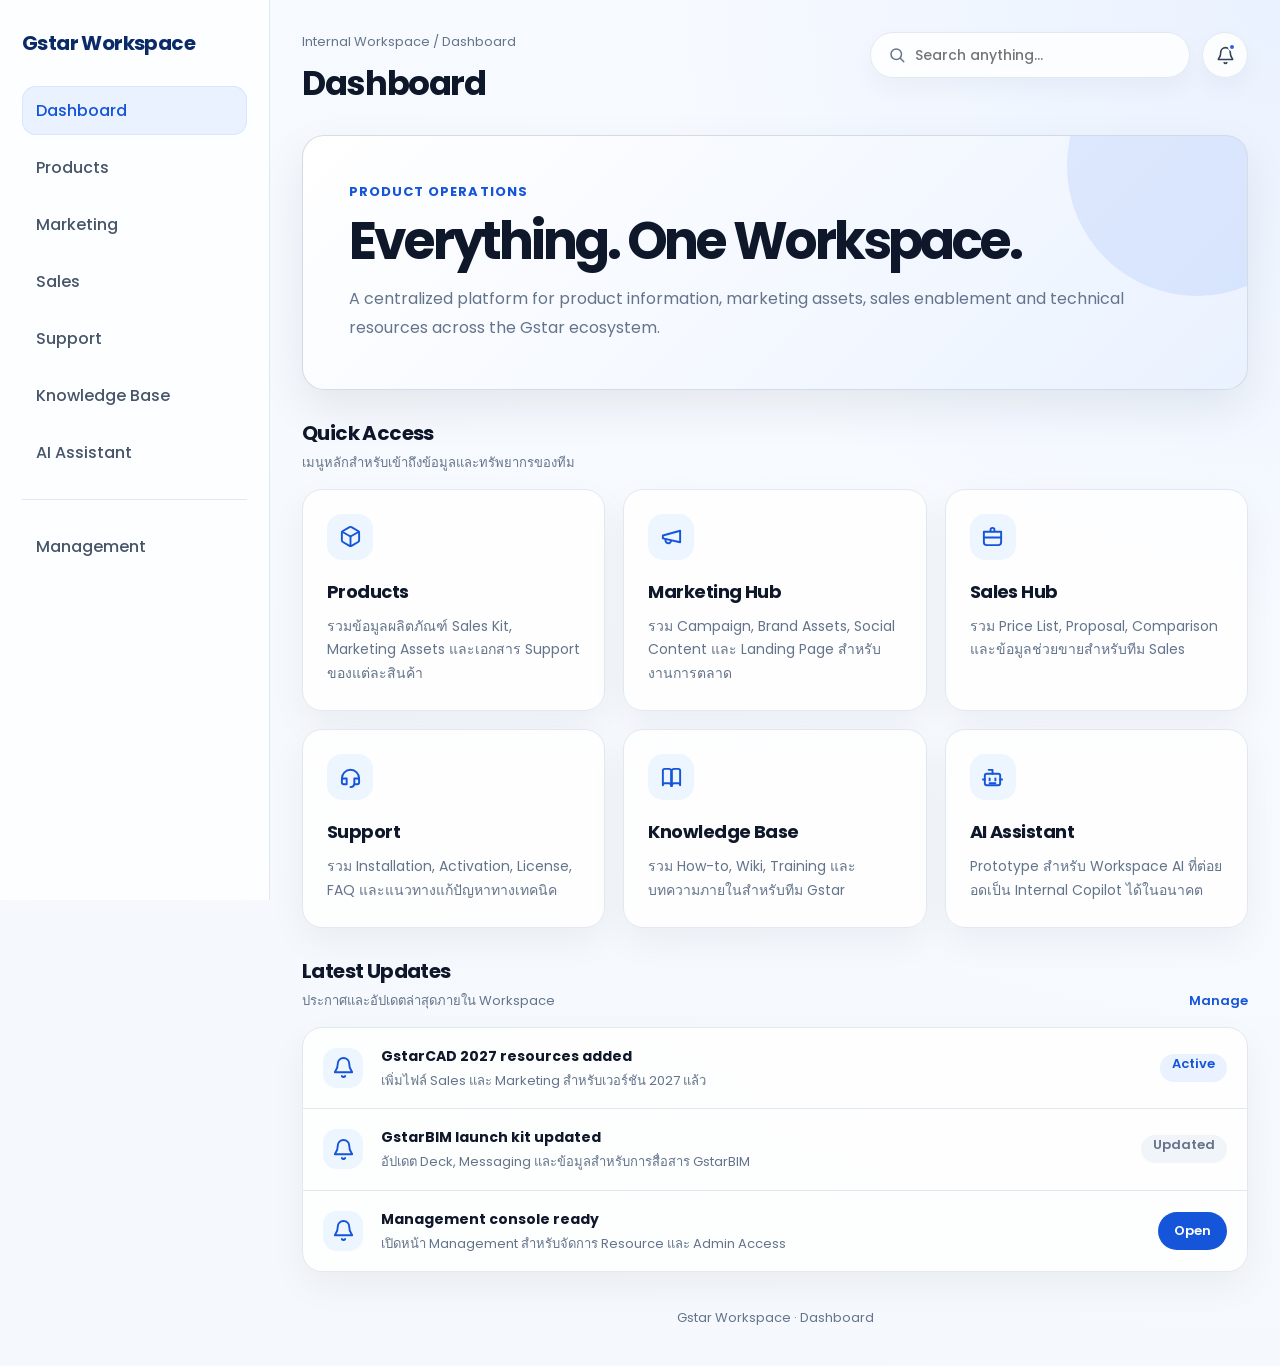
==== index.html @ fdd66564 "Add files via upload" ====
<!DOCTYPE html>
<html lang="th">
<head>
<meta charset="UTF-8">
<meta name="viewport" content="width=device-width,initial-scale=1">
<title>Gstar Workspace | Dashboard</title>
<link href="https://fonts.googleapis.com/css2?family=Poppins:wght@400;500;600;700&display=swap" rel="stylesheet">
<link rel="stylesheet" href="assets/css/style.css">
<link rel="icon" type="image/png" href="assets/img/favicon.png">
</head>
<body>
<div class="wrapper">
  <aside class="sidebar">
    <div class="logo">Gstar Workspace</div>
    <nav class="nav">
      <a class="active" href="index.html">Dashboard</a>
      <a href="products.html">Products</a>
      <a href="marketing.html">Marketing</a>
      <a href="sales.html">Sales</a>
      <a href="support.html">Support</a>
      <a href="knowledge.html">Knowledge Base</a>
      <a href="ai-assistant.html">AI Assistant</a>
      <div class="divider"></div>
      <a href="management-login.html">Management</a>
    </nav>
  </aside>

  <main class="main">
    <div class="top">
      <div>
        <div class="crumb">Internal Workspace / Dashboard</div>
        <h1>Dashboard</h1>
      </div>

      <div class="top-actions">
        <div class="search-wrap">
          <svg class="top-icon" viewBox="0 0 24 24" aria-hidden="true"><circle cx="11" cy="11" r="7"></circle><path d="m21 21-4.3-4.3"></path></svg>
          <input id="workspaceSearch" class="search-input" type="search" placeholder="Search anything..." autocomplete="off">
          <div id="searchResults" class="search-results"></div>
        </div>

        <button class="notification-btn" id="notificationBtn" type="button" aria-label="Notifications">
          <svg viewBox="0 0 24 24" aria-hidden="true"><path d="M10.27 21a2 2 0 0 0 3.46 0"></path><path d="M18 8a6 6 0 0 0-12 0c0 7-3 7-3 9h18c0-2-3-2-3-9"></path></svg>
          <span class="notification-dot"></span>
        </button>

        <div class="notification-panel" id="notificationPanel">
          <div class="notification-head">
            <strong>Latest Updates</strong>
            <span>3 new</span>
          </div>
          <a class="notification-item" href="#latest-updates">
            <span class="notification-mark"></span>
            <div><strong>GstarCAD 2027 resources added</strong><small>Sales และ Marketing materials พร้อมใช้งาน</small></div>
          </a>
          <a class="notification-item" href="#latest-updates">
            <span class="notification-mark"></span>
            <div><strong>GstarBIM launch kit updated</strong><small>อัปเดต Deck, Messaging และ Launch resources</small></div>
          </a>
          <a class="notification-item" href="management-login.html">
            <span class="notification-mark"></span>
            <div><strong>Management console ready</strong><small>เปิดใช้งานระบบจัดการภายใน Workspace</small></div>
          </a>
        </div>
      </div>
    </div>

    <section class="hero">
      <div class="kicker">Product Operations</div>
      <h2>Everything. One Workspace.</h2>
      <p>A centralized platform for product information, marketing assets, sales enablement and technical resources across the Gstar ecosystem.</p>
    </section>

    <section class="section">
      <div class="section-head">
        <div>
          <div class="section-title">Quick Access</div>
          <div class="section-desc">เมนูหลักสำหรับเข้าถึงข้อมูลและทรัพยากรของทีม</div>
        </div>
      </div>

      <div class="grid-3 dashboard-grid">
        <a class="card quick-card" href="products.html">
          <div class="quick-icon" aria-hidden="true">
            <svg viewBox="0 0 24 24"><path d="M21 16V8a2 2 0 0 0-1-1.73l-7-4a2 2 0 0 0-2 0l-7 4A2 2 0 0 0 3 8v8a2 2 0 0 0 1 1.73l7 4a2 2 0 0 0 2 0l7-4A2 2 0 0 0 21 16Z"></path><path d="m3.3 7 8.7 5 8.7-5"></path><path d="M12 22V12"></path></svg>
          </div>
          <h3>Products</h3>
          <p>รวมข้อมูลผลิตภัณฑ์ Sales Kit, Marketing Assets และเอกสาร Support ของแต่ละสินค้า</p>
        </a>

        <a class="card quick-card" href="marketing.html">
          <div class="quick-icon" aria-hidden="true">
            <svg viewBox="0 0 24 24"><path d="m3 11 18-5v12L3 14v-3Z"></path><path d="M11.6 16.8a3 3 0 1 1-5.8-1.6"></path></svg>
          </div>
          <h3>Marketing Hub</h3>
          <p>รวม Campaign, Brand Assets, Social Content และ Landing Page สำหรับงานการตลาด</p>
        </a>

        <a class="card quick-card" href="sales.html">
          <div class="quick-icon" aria-hidden="true">
            <svg viewBox="0 0 24 24"><path d="M10 6V5a2 2 0 0 1 2-2h0a2 2 0 0 1 2 2v1"></path><path d="M3 7h18v11a3 3 0 0 1-3 3H6a3 3 0 0 1-3-3V7Z"></path><path d="M3 13h18"></path></svg>
          </div>
          <h3>Sales Hub</h3>
          <p>รวม Price List, Proposal, Comparison และข้อมูลช่วยขายสำหรับทีม Sales</p>
        </a>

        <a class="card quick-card" href="support.html">
          <div class="quick-icon" aria-hidden="true">
            <svg viewBox="0 0 24 24"><path d="M3 13a9 9 0 1 1 18 0"></path><path d="M5 13h3v6H5a2 2 0 0 1-2-2v-2a2 2 0 0 1 2-2Z"></path><path d="M19 13h-3v6h3a2 2 0 0 0 2-2v-2a2 2 0 0 0-2-2Z"></path><path d="M16 19a4 4 0 0 1-4 3"></path></svg>
          </div>
          <h3>Support</h3>
          <p>รวม Installation, Activation, License, FAQ และแนวทางแก้ปัญหาทางเทคนิค</p>
        </a>

        <a class="card quick-card" href="knowledge.html">
          <div class="quick-icon" aria-hidden="true">
            <svg viewBox="0 0 24 24"><path d="M12 7v14"></path><path d="M3 5a2 2 0 0 1 2-2h4a3 3 0 0 1 3 3v15a3 3 0 0 0-3-3H5a2 2 0 0 0-2 2V5Z"></path><path d="M21 5a2 2 0 0 0-2-2h-4a3 3 0 0 0-3 3v15a3 3 0 0 1 3-3h4a2 2 0 0 1 2 2V5Z"></path></svg>
          </div>
          <h3>Knowledge Base</h3>
          <p>รวม How-to, Wiki, Training และบทความภายในสำหรับทีม Gstar</p>
        </a>

        <a class="card quick-card" href="ai-assistant.html">
          <div class="quick-icon" aria-hidden="true">
            <svg viewBox="0 0 24 24"><path d="M12 8V4H8"></path><rect x="4" y="8" width="16" height="12" rx="2"></rect><path d="M2 14h2"></path><path d="M20 14h2"></path><path d="M9 13v2"></path><path d="M15 13v2"></path><path d="M9 18h6"></path></svg>
          </div>
          <h3>AI Assistant</h3>
          <p>Prototype สำหรับ Workspace AI ที่ต่อยอดเป็น Internal Copilot ได้ในอนาคต</p>
        </a>
      </div>
    </section>

    <section class="section" id="latest-updates">
      <div class="section-head">
        <div>
          <div class="section-title">Latest Updates</div>
          <div class="section-desc">ประกาศและอัปเดตล่าสุดภายใน Workspace</div>
        </div>
        <a class="text-link" href="management-login.html">Manage</a>
      </div>

      <div class="list announcement-list" id="announcementList">
        <div class="list-item announcement-item">
          <div class="announcement-icon" aria-hidden="true">
            <svg viewBox="0 0 24 24"><path d="M18 8a6 6 0 0 0-12 0c0 7-3 7-3 9h18c0-2-3-2-3-9"></path><path d="M10.3 21a2 2 0 0 0 3.4 0"></path></svg>
          </div>
          <div><strong>GstarCAD 2027 resources added</strong><span>เพิ่มไฟล์ Sales และ Marketing สำหรับเวอร์ชัน 2027 แล้ว</span></div>
          <span class="tag blue">Active</span>
        </div>

        <div class="list-item announcement-item">
          <div class="announcement-icon" aria-hidden="true">
            <svg viewBox="0 0 24 24"><path d="M18 8a6 6 0 0 0-12 0c0 7-3 7-3 9h18c0-2-3-2-3-9"></path><path d="M10.3 21a2 2 0 0 0 3.4 0"></path></svg>
          </div>
          <div><strong>GstarBIM launch kit updated</strong><span>อัปเดต Deck, Messaging และข้อมูลสำหรับการสื่อสาร GstarBIM</span></div>
          <span class="tag">Updated</span>
        </div>

        <div class="list-item announcement-item">
          <div class="announcement-icon" aria-hidden="true">
            <svg viewBox="0 0 24 24"><path d="M18 8a6 6 0 0 0-12 0c0 7-3 7-3 9h18c0-2-3-2-3-9"></path><path d="M10.3 21a2 2 0 0 0 3.4 0"></path></svg>
          </div>
          <div><strong>Management console ready</strong><span>เปิดหน้า Management สำหรับจัดการ Resource และ Admin Access</span></div>
          <a class="btn primary" href="management-login.html">Open</a>
        </div>
      </div>
    </section>

    <div class="footer">Gstar Workspace · Dashboard</div>
  </main>
</div>
<script src="assets/js/app.js"></script>
</body>
</html>
---- assets/css/style.css ----
:root{
  --bg:#f5f8fc;
  --panel:#ffffff;
  --panel-soft:rgba(255,255,255,.82);
  --text:#0f172a;
  --muted:#64748b;
  --line:#e2e8f0;
  --blue:#1455d9;
  --blue-2:#2563eb;
  --blue-soft:#edf5ff;
  --shadow:0 18px 45px rgba(15,23,42,.08);
  --radius:22px;
}
*{box-sizing:border-box}
body{
  margin:0;
  font-family:Poppins,Arial,sans-serif;
  background:radial-gradient(circle at top right,#eaf2ff 0,#f7faff 34%,var(--bg) 78%);
  color:var(--text);
}
a{color:inherit}
.wrapper{display:flex;min-height:100vh}
.sidebar{
  width:270px;
  padding:28px 22px;
  background:rgba(255,255,255,.78);
  border-right:1px solid var(--line);
  backdrop-filter:blur(18px);
  position:sticky;
  top:0;
  height:100vh;
}
.logo{
  font-size:20px;
  font-weight:700;
  letter-spacing:-.03em;
  color:#0b2b68;
  margin-bottom:28px;
}
.nav{display:flex;flex-direction:column;gap:8px}
.nav a{
  text-decoration:none;
  color:#475569;
  padding:12px 14px;
  border-radius:14px;
  font-weight:500;
  transition:.2s ease;
}
.nav a:hover{background:#f1f5f9;color:#0f172a}
.nav a.active{background:#eaf2ff;color:var(--blue);box-shadow:inset 0 0 0 1px #d8e7ff}
.divider{height:1px;background:var(--line);margin:14px 0}
.main{flex:1;padding:32px;min-width:0}
.top{
  display:flex;
  align-items:flex-start;
  justify-content:space-between;
  gap:24px;
  margin-bottom:26px;
  position:relative;
  z-index:10;
}
.crumb{color:var(--muted);font-size:13px;margin-bottom:6px}
h1{margin:0;font-size:34px;letter-spacing:-.04em}
.top-actions{display:flex;align-items:center;gap:12px;position:relative}
.search-wrap{position:relative;width:320px}
.search-input{
  width:100%;
  height:46px;
  border:1px solid var(--line);
  border-radius:999px;
  background:var(--panel-soft);
  padding:0 18px 0 44px;
  outline:none;
  color:#0f172a;
  font:500 14px Poppins,Arial,sans-serif;
  box-shadow:0 10px 25px rgba(15,23,42,.04);
}
.search-input:focus{border-color:#b9d5ff;box-shadow:0 0 0 4px rgba(37,99,235,.10)}
.top-icon{
  width:18px;height:18px;position:absolute;left:18px;top:14px;z-index:2;
  stroke:#64748b;stroke-width:2;fill:none;stroke-linecap:round;stroke-linejoin:round;
}
.search-results{
  display:none;
  position:absolute;
  right:0;
  top:54px;
  width:380px;
  max-height:430px;
  overflow:auto;
  background:#fff;
  border:1px solid var(--line);
  border-radius:20px;
  box-shadow:var(--shadow);
  padding:10px;
}
.search-results.show{display:block}
.search-result-item{
  display:flex;gap:12px;align-items:flex-start;
  padding:12px;
  border-radius:14px;
  text-decoration:none;
}
.search-result-item:hover{background:#f8fafc}
.search-result-icon{
  width:36px;height:36px;border-radius:12px;background:var(--blue-soft);color:var(--blue);
  display:flex;align-items:center;justify-content:center;flex:0 0 auto;font-size:14px;font-weight:700;
}
.search-result-item strong{display:block;font-size:14px;margin-bottom:2px}
.search-result-item span{display:block;color:var(--muted);font-size:12px;line-height:1.5}
.search-empty{padding:18px;color:var(--muted);font-size:13px;text-align:center}
.notification-btn{
  width:46px;height:46px;border-radius:999px;border:1px solid var(--line);
  background:var(--panel-soft);display:flex;align-items:center;justify-content:center;
  color:#334155;cursor:pointer;position:relative;box-shadow:0 10px 25px rgba(15,23,42,.04);
}
.notification-btn:hover{background:#fff;color:var(--blue)}
.notification-btn svg{width:19px;height:19px;stroke:currentColor;stroke-width:2;fill:none;stroke-linecap:round;stroke-linejoin:round}
.notification-dot{position:absolute;right:11px;top:10px;width:8px;height:8px;border-radius:99px;background:#2563eb;border:2px solid #fff}
.notification-panel{
  display:none;
  position:absolute;
  right:0;
  top:56px;
  width:360px;
  background:#fff;
  border:1px solid var(--line);
  border-radius:20px;
  box-shadow:var(--shadow);
  padding:12px;
}
.notification-panel.show{display:block}
.notification-head{display:flex;align-items:center;justify-content:space-between;padding:8px 10px 12px;border-bottom:1px solid var(--line);margin-bottom:6px}
.notification-head span{font-size:12px;color:var(--blue);font-weight:600}
.notification-item{display:flex;gap:10px;text-decoration:none;padding:12px;border-radius:14px}
.notification-item:hover{background:#f8fafc}
.notification-item strong{display:block;font-size:13px;margin-bottom:3px}
.notification-item small{display:block;color:var(--muted);line-height:1.5}
.notification-mark{width:9px;height:9px;border-radius:99px;background:var(--blue);margin-top:6px;flex:0 0 auto}
.hero{
  background:linear-gradient(135deg,#ffffff 0%,#f4f8ff 55%,#eaf2ff 100%);
  border:1px solid rgba(203,213,225,.8);
  border-radius:var(--radius);
  padding:46px;
  box-shadow:var(--shadow);
  overflow:hidden;
  position:relative;
}
.hero:after{content:"";position:absolute;right:-80px;top:-100px;width:260px;height:260px;border-radius:999px;background:rgba(37,99,235,.10)}
.kicker{font-size:13px;font-weight:700;color:var(--blue);text-transform:uppercase;letter-spacing:.08em;margin-bottom:12px}
.hero h2{font-size:52px;letter-spacing:-.06em;line-height:1.02;margin:0 0 18px;max-width:760px}
.hero p{color:var(--muted);font-size:16px;line-height:1.8;max-width:780px;margin:0}
.section{margin-top:28px}
.section-head{display:flex;align-items:flex-end;justify-content:space-between;gap:20px;margin-bottom:16px}
.section-title{font-size:20px;font-weight:700;letter-spacing:-.03em}
.section-desc{font-size:13px;color:var(--muted);margin-top:4px}
.grid-4{display:grid;grid-template-columns:repeat(4,minmax(0,1fr));gap:18px}
.grid-3{display:grid;grid-template-columns:repeat(3,minmax(0,1fr));gap:18px}
.dashboard-grid{align-items:stretch}
.card{
  display:block;
  text-decoration:none;
  color:inherit;
  background:rgba(255,255,255,.86);
  border:1px solid var(--line);
  border-radius:20px;
  padding:24px;
  box-shadow:0 14px 36px rgba(15,23,42,.05);
  transition:.2s ease;
}
.card:hover{transform:translateY(-3px);box-shadow:0 22px 50px rgba(15,23,42,.08);border-color:#c8daf6}
.card h3{margin:0 0 10px;font-size:18px;letter-spacing:-.03em;text-decoration:none}
.card p{margin:0;color:var(--muted);line-height:1.7;font-size:14px;text-decoration:none}
.icon,.quick-icon{
  width:46px;height:46px;border-radius:15px;background:var(--blue-soft);color:var(--blue);
  display:flex;align-items:center;justify-content:center;margin-bottom:18px;font-weight:700;
}
.quick-icon svg,.announcement-icon svg{width:23px;height:23px;stroke:currentColor;stroke-width:2;fill:none;stroke-linecap:round;stroke-linejoin:round}
.list{background:rgba(255,255,255,.86);border:1px solid var(--line);border-radius:20px;overflow:hidden;box-shadow:0 14px 36px rgba(15,23,42,.05)}
.list-item{display:flex;align-items:center;justify-content:space-between;gap:18px;padding:18px 20px;border-bottom:1px solid var(--line)}
.list-item:last-child{border-bottom:0}
.list-item strong{display:block;font-size:14px;margin-bottom:4px}
.list-item span{display:block;color:var(--muted);font-size:13px;line-height:1.5}
.announcement-item{justify-content:flex-start}
.announcement-item>div:nth-child(2){flex:1}
.announcement-icon{width:40px;height:40px;border-radius:14px;background:var(--blue-soft);color:var(--blue);display:flex;align-items:center;justify-content:center;flex:0 0 auto}
.tag{display:inline-flex;align-items:center;justify-content:center;height:28px;padding:0 12px;border-radius:999px;background:#f1f5f9;color:#475569;font-size:12px;font-weight:600;white-space:nowrap}
.tag.blue{background:#eaf2ff;color:var(--blue)}
.btn{display:inline-flex;align-items:center;justify-content:center;min-height:38px;padding:0 16px;border-radius:999px;text-decoration:none;border:0;font:600 13px Poppins,Arial,sans-serif;cursor:pointer;white-space:nowrap}
.btn.primary{background:var(--blue);color:#fff}
.btn.secondary{background:#f1f5f9;color:#334155}
.text-link{font-size:13px;font-weight:600;color:var(--blue);text-decoration:none}
.footer{color:var(--muted);font-size:13px;text-align:center;margin:36px 0 6px}
.login-page{min-height:100vh;display:grid;grid-template-columns:1.05fr .95fr;background:radial-gradient(circle at top left,#eaf2ff,#f8fbff 48%,#f5f8fc)}
.login-brand-panel{padding:48px;display:flex;flex-direction:column;justify-content:space-between}
.login-logo{font-size:22px;font-weight:700;color:#0b2b68;letter-spacing:-.03em}
.login-copy h1{font-size:52px;line-height:1.02;letter-spacing:-.06em;margin:0 0 18px;max-width:620px}
.login-copy p{color:var(--muted);line-height:1.8;max-width:620px}
.back-link{display:inline-flex;margin-top:22px;text-decoration:none;color:var(--blue);font-weight:600}
.login-side{display:flex;align-items:center;justify-content:center;padding:40px}
.login-card{width:min(440px,100%);background:#fff;border:1px solid var(--line);border-radius:24px;padding:34px;box-shadow:var(--shadow)}
.login-card h2{margin:0 0 8px;font-size:28px;letter-spacing:-.04em}
.login-card p,.login-note{color:var(--muted);line-height:1.7;font-size:13px}
.login-card label{display:block;margin:22px 0 8px;font-size:13px;font-weight:600;color:#334155}
.login-card input{width:100%;height:48px;border:1px solid var(--line);border-radius:14px;padding:0 14px;outline:none;font:500 14px Poppins,Arial,sans-serif;margin-bottom:16px}
.login-card input:focus{border-color:#b9d5ff;box-shadow:0 0 0 4px rgba(37,99,235,.10)}
.login-card .btn{width:100%;height:48px;margin-bottom:14px}
.login-error{display:none;color:#dc2626;background:#fef2f2;border:1px solid #fecaca;border-radius:12px;padding:10px 12px;font-size:13px;margin-bottom:12px}
.login-error.show{display:block}
.chat-box{background:#fff;border:1px solid var(--line);border-radius:20px;box-shadow:var(--shadow);overflow:hidden}
.chat-area{padding:20px;display:flex;flex-direction:column;gap:12px;min-height:260px}
.bubble{max-width:70%;padding:14px 16px;border-radius:18px;line-height:1.6;font-size:14px}
.bubble.ai{background:#f1f5f9;align-self:flex-start}.bubble.user{background:#eaf2ff;color:#0b2b68;align-self:flex-end}
.prompt-row{display:flex;gap:10px;border-top:1px solid var(--line);padding:14px}.prompt-row input{flex:1;border:1px solid var(--line);border-radius:999px;padding:0 16px;outline:none}
@media(max-width:1100px){.grid-4,.grid-3{grid-template-columns:repeat(2,minmax(0,1fr))}.sidebar{width:240px}.hero h2{font-size:42px}}
@media(max-width:820px){.wrapper{display:block}.sidebar{position:relative;width:100%;height:auto}.main{padding:22px}.top{display:block}.top-actions{margin-top:18px}.search-wrap{width:100%}.search-results,.notification-panel{width:calc(100vw - 44px);right:0}.grid-4,.grid-3{grid-template-columns:1fr}.hero{padding:30px}.hero h2{font-size:36px}.login-page{grid-template-columns:1fr}.login-brand-panel{gap:70px}}
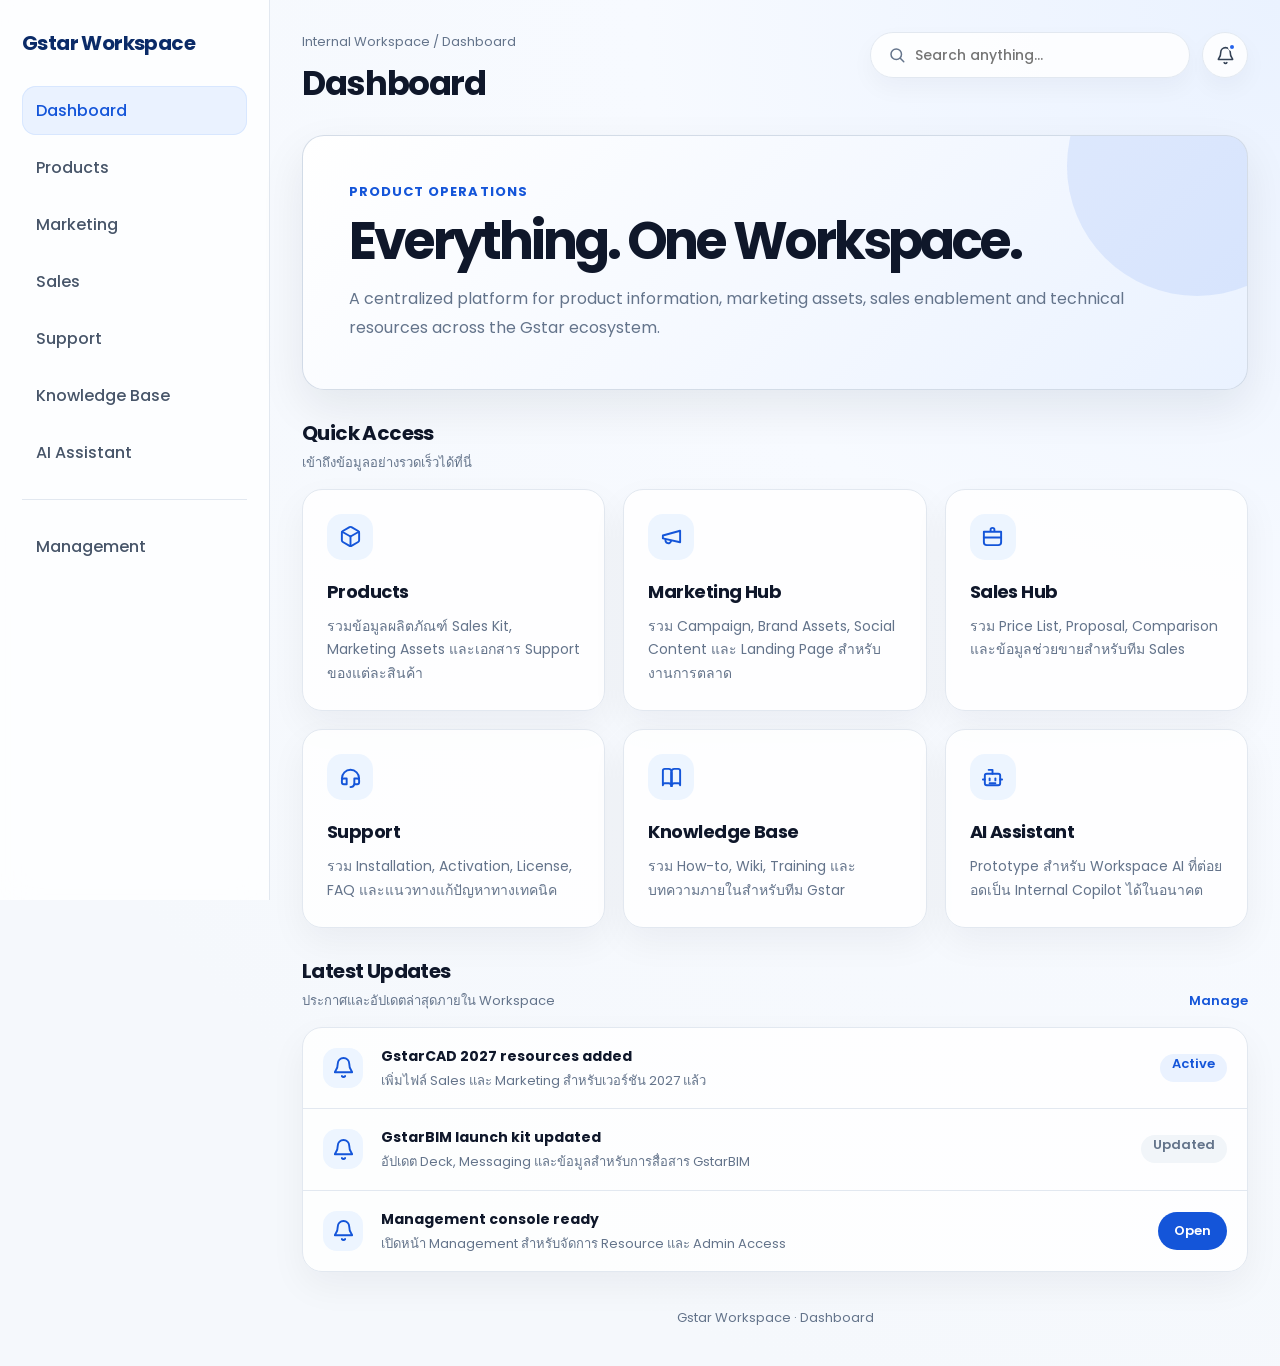
==== commit 93a840dd: "Update index.html" ====
--- a/index.html
+++ b/index.html
@@ -75,7 +75,7 @@
       <div class="section-head">
         <div>
           <div class="section-title">Quick Access</div>
-          <div class="section-desc">เมนูหลักสำหรับเข้าถึงข้อมูลและทรัพยากรของทีม</div>
+          <div class="section-desc">เข้าถึงข้อมูลอย่างรวดเร็วได้ที่นี่</div>
         </div>
       </div>
 
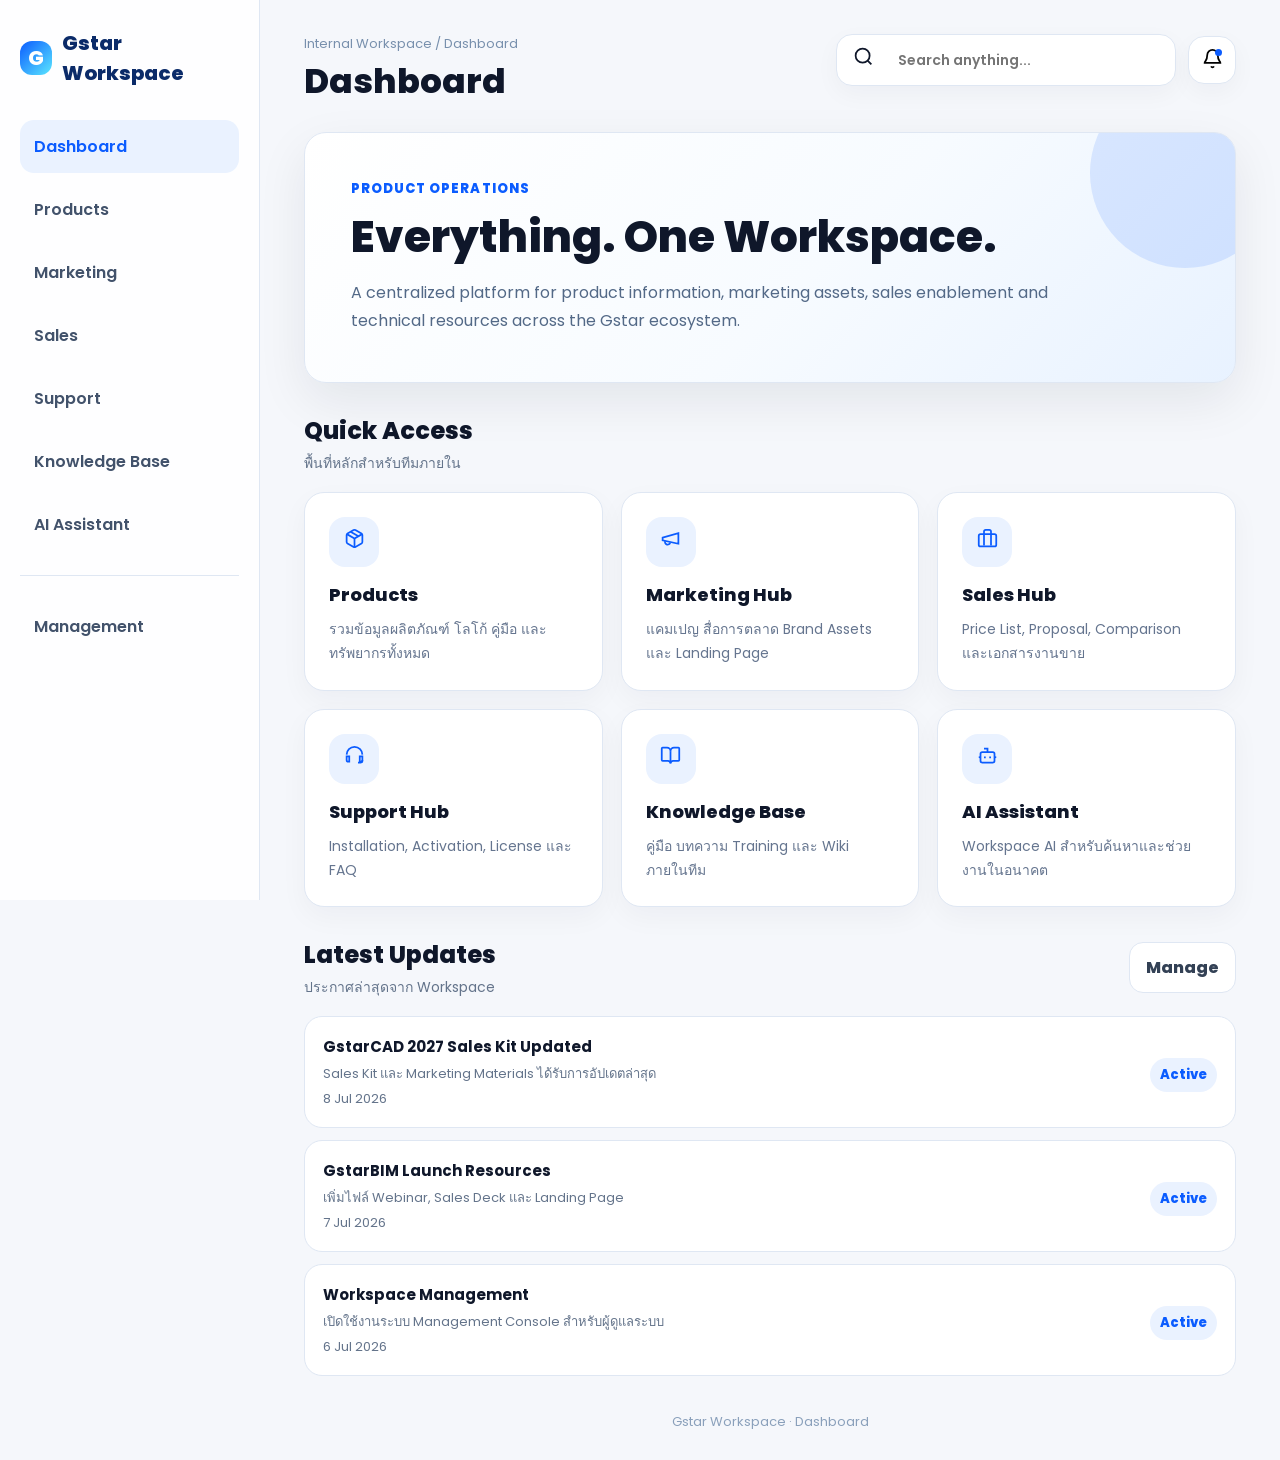
==== commit 943f5cdd: "Add files via upload" ====
--- a/index.html
+++ b/index.html
@@ -1,174 +1,57 @@
 <!DOCTYPE html>
-<html lang="th">
+<html lang="en">
 <head>
 <meta charset="UTF-8">
-<meta name="viewport" content="width=device-width,initial-scale=1">
+<meta name="viewport" content="width=device-width, initial-scale=1">
 <title>Gstar Workspace | Dashboard</title>
-<link href="https://fonts.googleapis.com/css2?family=Poppins:wght@400;500;600;700&display=swap" rel="stylesheet">
+<link rel="preconnect" href="https://fonts.googleapis.com">
+<link rel="preconnect" href="https://fonts.gstatic.com" crossorigin>
+<link href="https://fonts.googleapis.com/css2?family=Poppins:wght@400;500;600;700;800&display=swap" rel="stylesheet">
 <link rel="stylesheet" href="assets/css/style.css">
 <link rel="icon" type="image/png" href="assets/img/favicon.png">
 </head>
 <body>
 <div class="wrapper">
   <aside class="sidebar">
-    <div class="logo">Gstar Workspace</div>
-    <nav class="nav">
-      <a class="active" href="index.html">Dashboard</a>
-      <a href="products.html">Products</a>
-      <a href="marketing.html">Marketing</a>
-      <a href="sales.html">Sales</a>
-      <a href="support.html">Support</a>
-      <a href="knowledge.html">Knowledge Base</a>
-      <a href="ai-assistant.html">AI Assistant</a>
-      <div class="divider"></div>
-      <a href="management-login.html">Management</a>
-    </nav>
+    <a class="brand" href="index.html"><span class="brand-mark">G</span><span>Gstar Workspace</span></a>
+    <nav class="nav"><a class="active" href="index.html">Dashboard</a>
+<a class="" href="products.html">Products</a>
+<a class="" href="marketing.html">Marketing</a>
+<a class="" href="sales.html">Sales</a>
+<a class="" href="support.html">Support</a>
+<a class="" href="knowledge.html">Knowledge Base</a>
+<a class="" href="ai-assistant.html">AI Assistant</a><div class="divider"></div><a class="" href="management-login.html">Management</a></nav>
   </aside>
-
   <main class="main">
-    <div class="top">
-      <div>
-        <div class="crumb">Internal Workspace / Dashboard</div>
-        <h1>Dashboard</h1>
-      </div>
-
-      <div class="top-actions">
-        <div class="search-wrap">
-          <svg class="top-icon" viewBox="0 0 24 24" aria-hidden="true"><circle cx="11" cy="11" r="7"></circle><path d="m21 21-4.3-4.3"></path></svg>
-          <input id="workspaceSearch" class="search-input" type="search" placeholder="Search anything..." autocomplete="off">
-          <div id="searchResults" class="search-results"></div>
-        </div>
-
-        <button class="notification-btn" id="notificationBtn" type="button" aria-label="Notifications">
-          <svg viewBox="0 0 24 24" aria-hidden="true"><path d="M10.27 21a2 2 0 0 0 3.46 0"></path><path d="M18 8a6 6 0 0 0-12 0c0 7-3 7-3 9h18c0-2-3-2-3-9"></path></svg>
-          <span class="notification-dot"></span>
-        </button>
-
-        <div class="notification-panel" id="notificationPanel">
-          <div class="notification-head">
-            <strong>Latest Updates</strong>
-            <span>3 new</span>
-          </div>
-          <a class="notification-item" href="#latest-updates">
-            <span class="notification-mark"></span>
-            <div><strong>GstarCAD 2027 resources added</strong><small>Sales และ Marketing materials พร้อมใช้งาน</small></div>
-          </a>
-          <a class="notification-item" href="#latest-updates">
-            <span class="notification-mark"></span>
-            <div><strong>GstarBIM launch kit updated</strong><small>อัปเดต Deck, Messaging และ Launch resources</small></div>
-          </a>
-          <a class="notification-item" href="management-login.html">
-            <span class="notification-mark"></span>
-            <div><strong>Management console ready</strong><small>เปิดใช้งานระบบจัดการภายใน Workspace</small></div>
-          </a>
-        </div>
-      </div>
-    </div>
-
-    <section class="hero">
-      <div class="kicker">Product Operations</div>
-      <h2>Everything. One Workspace.</h2>
-      <p>A centralized platform for product information, marketing assets, sales enablement and technical resources across the Gstar ecosystem.</p>
-    </section>
-
-    <section class="section">
-      <div class="section-head">
-        <div>
-          <div class="section-title">Quick Access</div>
-          <div class="section-desc">เข้าถึงข้อมูลอย่างรวดเร็วได้ที่นี่</div>
-        </div>
-      </div>
-
-      <div class="grid-3 dashboard-grid">
-        <a class="card quick-card" href="products.html">
-          <div class="quick-icon" aria-hidden="true">
-            <svg viewBox="0 0 24 24"><path d="M21 16V8a2 2 0 0 0-1-1.73l-7-4a2 2 0 0 0-2 0l-7 4A2 2 0 0 0 3 8v8a2 2 0 0 0 1 1.73l7 4a2 2 0 0 0 2 0l7-4A2 2 0 0 0 21 16Z"></path><path d="m3.3 7 8.7 5 8.7-5"></path><path d="M12 22V12"></path></svg>
-          </div>
-          <h3>Products</h3>
-          <p>รวมข้อมูลผลิตภัณฑ์ Sales Kit, Marketing Assets และเอกสาร Support ของแต่ละสินค้า</p>
-        </a>
-
-        <a class="card quick-card" href="marketing.html">
-          <div class="quick-icon" aria-hidden="true">
-            <svg viewBox="0 0 24 24"><path d="m3 11 18-5v12L3 14v-3Z"></path><path d="M11.6 16.8a3 3 0 1 1-5.8-1.6"></path></svg>
-          </div>
-          <h3>Marketing Hub</h3>
-          <p>รวม Campaign, Brand Assets, Social Content และ Landing Page สำหรับงานการตลาด</p>
-        </a>
-
-        <a class="card quick-card" href="sales.html">
-          <div class="quick-icon" aria-hidden="true">
-            <svg viewBox="0 0 24 24"><path d="M10 6V5a2 2 0 0 1 2-2h0a2 2 0 0 1 2 2v1"></path><path d="M3 7h18v11a3 3 0 0 1-3 3H6a3 3 0 0 1-3-3V7Z"></path><path d="M3 13h18"></path></svg>
-          </div>
-          <h3>Sales Hub</h3>
-          <p>รวม Price List, Proposal, Comparison และข้อมูลช่วยขายสำหรับทีม Sales</p>
-        </a>
-
-        <a class="card quick-card" href="support.html">
-          <div class="quick-icon" aria-hidden="true">
-            <svg viewBox="0 0 24 24"><path d="M3 13a9 9 0 1 1 18 0"></path><path d="M5 13h3v6H5a2 2 0 0 1-2-2v-2a2 2 0 0 1 2-2Z"></path><path d="M19 13h-3v6h3a2 2 0 0 0 2-2v-2a2 2 0 0 0-2-2Z"></path><path d="M16 19a4 4 0 0 1-4 3"></path></svg>
-          </div>
-          <h3>Support</h3>
-          <p>รวม Installation, Activation, License, FAQ และแนวทางแก้ปัญหาทางเทคนิค</p>
-        </a>
-
-        <a class="card quick-card" href="knowledge.html">
-          <div class="quick-icon" aria-hidden="true">
-            <svg viewBox="0 0 24 24"><path d="M12 7v14"></path><path d="M3 5a2 2 0 0 1 2-2h4a3 3 0 0 1 3 3v15a3 3 0 0 0-3-3H5a2 2 0 0 0-2 2V5Z"></path><path d="M21 5a2 2 0 0 0-2-2h-4a3 3 0 0 0-3 3v15a3 3 0 0 1 3-3h4a2 2 0 0 1 2 2V5Z"></path></svg>
-          </div>
-          <h3>Knowledge Base</h3>
-          <p>รวม How-to, Wiki, Training และบทความภายในสำหรับทีม Gstar</p>
-        </a>
-
-        <a class="card quick-card" href="ai-assistant.html">
-          <div class="quick-icon" aria-hidden="true">
-            <svg viewBox="0 0 24 24"><path d="M12 8V4H8"></path><rect x="4" y="8" width="16" height="12" rx="2"></rect><path d="M2 14h2"></path><path d="M20 14h2"></path><path d="M9 13v2"></path><path d="M15 13v2"></path><path d="M9 18h6"></path></svg>
-          </div>
-          <h3>AI Assistant</h3>
-          <p>Prototype สำหรับ Workspace AI ที่ต่อยอดเป็น Internal Copilot ได้ในอนาคต</p>
-        </a>
-      </div>
-    </section>
-
-    <section class="section" id="latest-updates">
-      <div class="section-head">
-        <div>
-          <div class="section-title">Latest Updates</div>
-          <div class="section-desc">ประกาศและอัปเดตล่าสุดภายใน Workspace</div>
-        </div>
-        <a class="text-link" href="management-login.html">Manage</a>
-      </div>
-
-      <div class="list announcement-list" id="announcementList">
-        <div class="list-item announcement-item">
-          <div class="announcement-icon" aria-hidden="true">
-            <svg viewBox="0 0 24 24"><path d="M18 8a6 6 0 0 0-12 0c0 7-3 7-3 9h18c0-2-3-2-3-9"></path><path d="M10.3 21a2 2 0 0 0 3.4 0"></path></svg>
-          </div>
-          <div><strong>GstarCAD 2027 resources added</strong><span>เพิ่มไฟล์ Sales และ Marketing สำหรับเวอร์ชัน 2027 แล้ว</span></div>
-          <span class="tag blue">Active</span>
-        </div>
-
-        <div class="list-item announcement-item">
-          <div class="announcement-icon" aria-hidden="true">
-            <svg viewBox="0 0 24 24"><path d="M18 8a6 6 0 0 0-12 0c0 7-3 7-3 9h18c0-2-3-2-3-9"></path><path d="M10.3 21a2 2 0 0 0 3.4 0"></path></svg>
-          </div>
-          <div><strong>GstarBIM launch kit updated</strong><span>อัปเดต Deck, Messaging และข้อมูลสำหรับการสื่อสาร GstarBIM</span></div>
-          <span class="tag">Updated</span>
-        </div>
-
-        <div class="list-item announcement-item">
-          <div class="announcement-icon" aria-hidden="true">
-            <svg viewBox="0 0 24 24"><path d="M18 8a6 6 0 0 0-12 0c0 7-3 7-3 9h18c0-2-3-2-3-9"></path><path d="M10.3 21a2 2 0 0 0 3.4 0"></path></svg>
-          </div>
-          <div><strong>Management console ready</strong><span>เปิดหน้า Management สำหรับจัดการ Resource และ Admin Access</span></div>
-          <a class="btn primary" href="management-login.html">Open</a>
-        </div>
-      </div>
-    </section>
-
-    <div class="footer">Gstar Workspace · Dashboard</div>
+    <header class="topbar">
+      <div><div class="crumb">Internal Workspace / Dashboard</div><h1>Dashboard</h1></div>
+      <div class="top-actions"><div class="search-shell"><span data-icon="search"></span><input id="globalSearch" type="search" placeholder="Search anything..." autocomplete="off"><div id="globalSearchResults" class="search-results"></div></div><button class="icon-btn" id="bellButton" aria-label="Notifications"><span data-icon="bell"></span><span class="dot"></span></button></div>
+    </header>
+    <div class="notification-panel" id="notificationPanel"><div class="panel-title">Latest Updates</div><div id="notificationItems"></div><a class="panel-link" href="Gstar-Management.html">Manage announcements →</a></div>
+    <section class="hero dashboard-hero">
+  <div class="kicker">Product Operations</div>
+  <h2>Everything. One Workspace.</h2>
+  <p>A centralized platform for product information, marketing assets, sales enablement and technical resources across the Gstar ecosystem.</p>
+</section>
+<section class="section">
+  <div class="section-head"><div><div class="section-title">Quick Access</div><div class="section-desc">พื้นที่หลักสำหรับทีมภายใน</div></div></div>
+  <div class="grid-6 quick-grid">
+    <a class="card quick-card" href="products.html"><div class="icon-badge"><span data-icon="package"></span></div><h3>Products</h3><p>รวมข้อมูลผลิตภัณฑ์ โลโก้ คู่มือ และทรัพยากรทั้งหมด</p></a>
+    <a class="card quick-card" href="marketing.html"><div class="icon-badge"><span data-icon="megaphone"></span></div><h3>Marketing Hub</h3><p>แคมเปญ สื่อการตลาด Brand Assets และ Landing Page</p></a>
+    <a class="card quick-card" href="sales.html"><div class="icon-badge"><span data-icon="briefcase"></span></div><h3>Sales Hub</h3><p>Price List, Proposal, Comparison และเอกสารงานขาย</p></a>
+    <a class="card quick-card" href="support.html"><div class="icon-badge"><span data-icon="headset"></span></div><h3>Support Hub</h3><p>Installation, Activation, License และ FAQ</p></a>
+    <a class="card quick-card" href="knowledge.html"><div class="icon-badge"><span data-icon="book-open"></span></div><h3>Knowledge Base</h3><p>คู่มือ บทความ Training และ Wiki ภายในทีม</p></a>
+    <a class="card quick-card" href="ai-assistant.html"><div class="icon-badge"><span data-icon="bot"></span></div><h3>AI Assistant</h3><p>Workspace AI สำหรับค้นหาและช่วยงานในอนาคต</p></a>
+  </div>
+</section>
+<section class="section">
+  <div class="section-head"><div><div class="section-title">Latest Updates</div><div class="section-desc">ประกาศล่าสุดจาก Workspace</div></div><a class="btn secondary" href="Gstar-Management.html">Manage</a></div>
+  <div class="list" id="dashboardAnnouncements"></div>
+</section>
+    <footer class="footer">Gstar Workspace · Dashboard</footer>
   </main>
 </div>
 <script src="assets/js/app.js"></script>
+
 </body>
-</html>
+</html>
--- a/assets/css/style.css
+++ b/assets/css/style.css
@@ -1,216 +1,2 @@
-:root{
-  --bg:#f5f8fc;
-  --panel:#ffffff;
-  --panel-soft:rgba(255,255,255,.82);
-  --text:#0f172a;
-  --muted:#64748b;
-  --line:#e2e8f0;
-  --blue:#1455d9;
-  --blue-2:#2563eb;
-  --blue-soft:#edf5ff;
-  --shadow:0 18px 45px rgba(15,23,42,.08);
-  --radius:22px;
-}
-*{box-sizing:border-box}
-body{
-  margin:0;
-  font-family:Poppins,Arial,sans-serif;
-  background:radial-gradient(circle at top right,#eaf2ff 0,#f7faff 34%,var(--bg) 78%);
-  color:var(--text);
-}
-a{color:inherit}
-.wrapper{display:flex;min-height:100vh}
-.sidebar{
-  width:270px;
-  padding:28px 22px;
-  background:rgba(255,255,255,.78);
-  border-right:1px solid var(--line);
-  backdrop-filter:blur(18px);
-  position:sticky;
-  top:0;
-  height:100vh;
-}
-.logo{
-  font-size:20px;
-  font-weight:700;
-  letter-spacing:-.03em;
-  color:#0b2b68;
-  margin-bottom:28px;
-}
-.nav{display:flex;flex-direction:column;gap:8px}
-.nav a{
-  text-decoration:none;
-  color:#475569;
-  padding:12px 14px;
-  border-radius:14px;
-  font-weight:500;
-  transition:.2s ease;
-}
-.nav a:hover{background:#f1f5f9;color:#0f172a}
-.nav a.active{background:#eaf2ff;color:var(--blue);box-shadow:inset 0 0 0 1px #d8e7ff}
-.divider{height:1px;background:var(--line);margin:14px 0}
-.main{flex:1;padding:32px;min-width:0}
-.top{
-  display:flex;
-  align-items:flex-start;
-  justify-content:space-between;
-  gap:24px;
-  margin-bottom:26px;
-  position:relative;
-  z-index:10;
-}
-.crumb{color:var(--muted);font-size:13px;margin-bottom:6px}
-h1{margin:0;font-size:34px;letter-spacing:-.04em}
-.top-actions{display:flex;align-items:center;gap:12px;position:relative}
-.search-wrap{position:relative;width:320px}
-.search-input{
-  width:100%;
-  height:46px;
-  border:1px solid var(--line);
-  border-radius:999px;
-  background:var(--panel-soft);
-  padding:0 18px 0 44px;
-  outline:none;
-  color:#0f172a;
-  font:500 14px Poppins,Arial,sans-serif;
-  box-shadow:0 10px 25px rgba(15,23,42,.04);
-}
-.search-input:focus{border-color:#b9d5ff;box-shadow:0 0 0 4px rgba(37,99,235,.10)}
-.top-icon{
-  width:18px;height:18px;position:absolute;left:18px;top:14px;z-index:2;
-  stroke:#64748b;stroke-width:2;fill:none;stroke-linecap:round;stroke-linejoin:round;
-}
-.search-results{
-  display:none;
-  position:absolute;
-  right:0;
-  top:54px;
-  width:380px;
-  max-height:430px;
-  overflow:auto;
-  background:#fff;
-  border:1px solid var(--line);
-  border-radius:20px;
-  box-shadow:var(--shadow);
-  padding:10px;
-}
-.search-results.show{display:block}
-.search-result-item{
-  display:flex;gap:12px;align-items:flex-start;
-  padding:12px;
-  border-radius:14px;
-  text-decoration:none;
-}
-.search-result-item:hover{background:#f8fafc}
-.search-result-icon{
-  width:36px;height:36px;border-radius:12px;background:var(--blue-soft);color:var(--blue);
-  display:flex;align-items:center;justify-content:center;flex:0 0 auto;font-size:14px;font-weight:700;
-}
-.search-result-item strong{display:block;font-size:14px;margin-bottom:2px}
-.search-result-item span{display:block;color:var(--muted);font-size:12px;line-height:1.5}
-.search-empty{padding:18px;color:var(--muted);font-size:13px;text-align:center}
-.notification-btn{
-  width:46px;height:46px;border-radius:999px;border:1px solid var(--line);
-  background:var(--panel-soft);display:flex;align-items:center;justify-content:center;
-  color:#334155;cursor:pointer;position:relative;box-shadow:0 10px 25px rgba(15,23,42,.04);
-}
-.notification-btn:hover{background:#fff;color:var(--blue)}
-.notification-btn svg{width:19px;height:19px;stroke:currentColor;stroke-width:2;fill:none;stroke-linecap:round;stroke-linejoin:round}
-.notification-dot{position:absolute;right:11px;top:10px;width:8px;height:8px;border-radius:99px;background:#2563eb;border:2px solid #fff}
-.notification-panel{
-  display:none;
-  position:absolute;
-  right:0;
-  top:56px;
-  width:360px;
-  background:#fff;
-  border:1px solid var(--line);
-  border-radius:20px;
-  box-shadow:var(--shadow);
-  padding:12px;
-}
-.notification-panel.show{display:block}
-.notification-head{display:flex;align-items:center;justify-content:space-between;padding:8px 10px 12px;border-bottom:1px solid var(--line);margin-bottom:6px}
-.notification-head span{font-size:12px;color:var(--blue);font-weight:600}
-.notification-item{display:flex;gap:10px;text-decoration:none;padding:12px;border-radius:14px}
-.notification-item:hover{background:#f8fafc}
-.notification-item strong{display:block;font-size:13px;margin-bottom:3px}
-.notification-item small{display:block;color:var(--muted);line-height:1.5}
-.notification-mark{width:9px;height:9px;border-radius:99px;background:var(--blue);margin-top:6px;flex:0 0 auto}
-.hero{
-  background:linear-gradient(135deg,#ffffff 0%,#f4f8ff 55%,#eaf2ff 100%);
-  border:1px solid rgba(203,213,225,.8);
-  border-radius:var(--radius);
-  padding:46px;
-  box-shadow:var(--shadow);
-  overflow:hidden;
-  position:relative;
-}
-.hero:after{content:"";position:absolute;right:-80px;top:-100px;width:260px;height:260px;border-radius:999px;background:rgba(37,99,235,.10)}
-.kicker{font-size:13px;font-weight:700;color:var(--blue);text-transform:uppercase;letter-spacing:.08em;margin-bottom:12px}
-.hero h2{font-size:52px;letter-spacing:-.06em;line-height:1.02;margin:0 0 18px;max-width:760px}
-.hero p{color:var(--muted);font-size:16px;line-height:1.8;max-width:780px;margin:0}
-.section{margin-top:28px}
-.section-head{display:flex;align-items:flex-end;justify-content:space-between;gap:20px;margin-bottom:16px}
-.section-title{font-size:20px;font-weight:700;letter-spacing:-.03em}
-.section-desc{font-size:13px;color:var(--muted);margin-top:4px}
-.grid-4{display:grid;grid-template-columns:repeat(4,minmax(0,1fr));gap:18px}
-.grid-3{display:grid;grid-template-columns:repeat(3,minmax(0,1fr));gap:18px}
-.dashboard-grid{align-items:stretch}
-.card{
-  display:block;
-  text-decoration:none;
-  color:inherit;
-  background:rgba(255,255,255,.86);
-  border:1px solid var(--line);
-  border-radius:20px;
-  padding:24px;
-  box-shadow:0 14px 36px rgba(15,23,42,.05);
-  transition:.2s ease;
-}
-.card:hover{transform:translateY(-3px);box-shadow:0 22px 50px rgba(15,23,42,.08);border-color:#c8daf6}
-.card h3{margin:0 0 10px;font-size:18px;letter-spacing:-.03em;text-decoration:none}
-.card p{margin:0;color:var(--muted);line-height:1.7;font-size:14px;text-decoration:none}
-.icon,.quick-icon{
-  width:46px;height:46px;border-radius:15px;background:var(--blue-soft);color:var(--blue);
-  display:flex;align-items:center;justify-content:center;margin-bottom:18px;font-weight:700;
-}
-.quick-icon svg,.announcement-icon svg{width:23px;height:23px;stroke:currentColor;stroke-width:2;fill:none;stroke-linecap:round;stroke-linejoin:round}
-.list{background:rgba(255,255,255,.86);border:1px solid var(--line);border-radius:20px;overflow:hidden;box-shadow:0 14px 36px rgba(15,23,42,.05)}
-.list-item{display:flex;align-items:center;justify-content:space-between;gap:18px;padding:18px 20px;border-bottom:1px solid var(--line)}
-.list-item:last-child{border-bottom:0}
-.list-item strong{display:block;font-size:14px;margin-bottom:4px}
-.list-item span{display:block;color:var(--muted);font-size:13px;line-height:1.5}
-.announcement-item{justify-content:flex-start}
-.announcement-item>div:nth-child(2){flex:1}
-.announcement-icon{width:40px;height:40px;border-radius:14px;background:var(--blue-soft);color:var(--blue);display:flex;align-items:center;justify-content:center;flex:0 0 auto}
-.tag{display:inline-flex;align-items:center;justify-content:center;height:28px;padding:0 12px;border-radius:999px;background:#f1f5f9;color:#475569;font-size:12px;font-weight:600;white-space:nowrap}
-.tag.blue{background:#eaf2ff;color:var(--blue)}
-.btn{display:inline-flex;align-items:center;justify-content:center;min-height:38px;padding:0 16px;border-radius:999px;text-decoration:none;border:0;font:600 13px Poppins,Arial,sans-serif;cursor:pointer;white-space:nowrap}
-.btn.primary{background:var(--blue);color:#fff}
-.btn.secondary{background:#f1f5f9;color:#334155}
-.text-link{font-size:13px;font-weight:600;color:var(--blue);text-decoration:none}
-.footer{color:var(--muted);font-size:13px;text-align:center;margin:36px 0 6px}
-.login-page{min-height:100vh;display:grid;grid-template-columns:1.05fr .95fr;background:radial-gradient(circle at top left,#eaf2ff,#f8fbff 48%,#f5f8fc)}
-.login-brand-panel{padding:48px;display:flex;flex-direction:column;justify-content:space-between}
-.login-logo{font-size:22px;font-weight:700;color:#0b2b68;letter-spacing:-.03em}
-.login-copy h1{font-size:52px;line-height:1.02;letter-spacing:-.06em;margin:0 0 18px;max-width:620px}
-.login-copy p{color:var(--muted);line-height:1.8;max-width:620px}
-.back-link{display:inline-flex;margin-top:22px;text-decoration:none;color:var(--blue);font-weight:600}
-.login-side{display:flex;align-items:center;justify-content:center;padding:40px}
-.login-card{width:min(440px,100%);background:#fff;border:1px solid var(--line);border-radius:24px;padding:34px;box-shadow:var(--shadow)}
-.login-card h2{margin:0 0 8px;font-size:28px;letter-spacing:-.04em}
-.login-card p,.login-note{color:var(--muted);line-height:1.7;font-size:13px}
-.login-card label{display:block;margin:22px 0 8px;font-size:13px;font-weight:600;color:#334155}
-.login-card input{width:100%;height:48px;border:1px solid var(--line);border-radius:14px;padding:0 14px;outline:none;font:500 14px Poppins,Arial,sans-serif;margin-bottom:16px}
-.login-card input:focus{border-color:#b9d5ff;box-shadow:0 0 0 4px rgba(37,99,235,.10)}
-.login-card .btn{width:100%;height:48px;margin-bottom:14px}
-.login-error{display:none;color:#dc2626;background:#fef2f2;border:1px solid #fecaca;border-radius:12px;padding:10px 12px;font-size:13px;margin-bottom:12px}
-.login-error.show{display:block}
-.chat-box{background:#fff;border:1px solid var(--line);border-radius:20px;box-shadow:var(--shadow);overflow:hidden}
-.chat-area{padding:20px;display:flex;flex-direction:column;gap:12px;min-height:260px}
-.bubble{max-width:70%;padding:14px 16px;border-radius:18px;line-height:1.6;font-size:14px}
-.bubble.ai{background:#f1f5f9;align-self:flex-start}.bubble.user{background:#eaf2ff;color:#0b2b68;align-self:flex-end}
-.prompt-row{display:flex;gap:10px;border-top:1px solid var(--line);padding:14px}.prompt-row input{flex:1;border:1px solid var(--line);border-radius:999px;padding:0 16px;outline:none}
-@media(max-width:1100px){.grid-4,.grid-3{grid-template-columns:repeat(2,minmax(0,1fr))}.sidebar{width:240px}.hero h2{font-size:42px}}
-@media(max-width:820px){.wrapper{display:block}.sidebar{position:relative;width:100%;height:auto}.main{padding:22px}.top{display:block}.top-actions{margin-top:18px}.search-wrap{width:100%}.search-results,.notification-panel{width:calc(100vw - 44px);right:0}.grid-4,.grid-3{grid-template-columns:1fr}.hero{padding:30px}.hero h2{font-size:36px}.login-page{grid-template-columns:1fr}.login-brand-panel{gap:70px}}
+
+:root{--bg:#f5f7fb;--panel:#fff;--text:#0f172a;--muted:#64748b;--line:#dfe7f3;--blue:#0b5cff;--blue2:#eaf2ff;--shadow:0 18px 50px rgba(15,23,42,.08);--radius:22px}*{box-sizing:border-box}body{margin:0;font-family:Poppins,Arial,sans-serif;background:var(--bg);color:var(--text)}a{color:inherit}.wrapper{display:flex;min-height:100vh}.sidebar{width:260px;background:rgba(255,255,255,.86);border-right:1px solid var(--line);padding:28px 20px;position:fixed;inset:0 auto 0 0;backdrop-filter:blur(16px)}.brand{display:flex;align-items:center;gap:10px;font-weight:800;font-size:20px;text-decoration:none;color:#0b2b69}.brand-mark{width:34px;height:34px;border-radius:12px;background:linear-gradient(135deg,#0b5cff,#5be7ff);color:#fff;display:grid;place-items:center;font-weight:800}.nav{display:flex;flex-direction:column;gap:10px;margin-top:32px}.nav a{text-decoration:none;color:#42526b;font-weight:600;padding:14px 14px;border-radius:14px}.nav a:hover,.nav a.active{background:var(--blue2);color:var(--blue)}.divider{height:1px;background:var(--line);margin:14px 0}.main{margin-left:260px;width:calc(100% - 260px);padding:34px 44px 28px}.topbar{display:flex;justify-content:space-between;gap:24px;align-items:flex-start;margin-bottom:34px}.crumb{font-size:13px;color:#7890ad;margin-bottom:10px}.topbar h1{font-size:34px;line-height:1;margin:0;font-weight:800}.top-actions{display:flex;align-items:center;gap:12px;position:relative}.search-shell,.product-search{height:52px;background:#fff;border:1px solid var(--line);border-radius:16px;display:flex;align-items:center;gap:10px;padding:0 16px;box-shadow:0 8px 24px rgba(15,23,42,.04);position:relative}.search-shell{width:340px}.search-shell input,.product-search input{border:0;outline:0;width:100%;font:600 14px Poppins;color:var(--text);background:transparent}.icon-btn{width:48px;height:48px;border-radius:16px;border:1px solid var(--line);background:#fff;display:grid;place-items:center;cursor:pointer;position:relative;box-shadow:0 8px 24px rgba(15,23,42,.04)}.dot{position:absolute;right:13px;top:12px;width:7px;height:7px;border-radius:50%;background:var(--blue)}[data-icon] svg{width:21px;height:21px;stroke:currentColor}.notification-panel{display:none;position:absolute;right:44px;top:98px;width:360px;background:#fff;border:1px solid var(--line);border-radius:18px;box-shadow:var(--shadow);z-index:30;padding:16px}.notification-panel.show{display:block}.panel-title{font-weight:800;margin-bottom:8px}.panel-link{display:block;text-decoration:none;color:var(--blue);font-weight:700;margin-top:12px}.hero{background:linear-gradient(135deg,#fff 0%,#f7fbff 55%,#e8f2ff 100%);border:1px solid var(--line);border-radius:var(--radius);padding:46px;box-shadow:var(--shadow);margin-bottom:30px;position:relative;overflow:hidden}.hero:after{content:"";position:absolute;right:-45px;top:-55px;width:190px;height:190px;border-radius:50%;background:rgba(11,92,255,.12)}.kicker{color:var(--blue);font-size:13px;font-weight:800;letter-spacing:.08em;text-transform:uppercase;margin-bottom:14px}.hero h2{font-size:44px;line-height:1.08;margin:0 0 18px;font-weight:800;max-width:820px}.hero p{font-size:16px;line-height:1.8;color:#536987;max-width:760px;margin:0}.section{margin-top:30px}.section-head{display:flex;justify-content:space-between;gap:16px;align-items:center;margin-bottom:18px}.section-title{font-size:24px;font-weight:800}.section-desc{font-size:14px;color:var(--muted);margin-top:4px}.grid-3,.grid-4,.grid-6{display:grid;gap:18px}.grid-3{grid-template-columns:repeat(3,1fr)}.grid-4{grid-template-columns:repeat(4,1fr)}.grid-6{grid-template-columns:repeat(3,1fr)}.card{background:#fff;border:1px solid var(--line);border-radius:20px;padding:24px;text-decoration:none;box-shadow:0 10px 28px rgba(15,23,42,.04);transition:.2s;color:inherit}.card:hover{transform:translateY(-4px);border-color:#b8d1ff;box-shadow:var(--shadow)}.card h3{font-size:18px;margin:14px 0 10px;font-weight:800;text-decoration:none}.card p{font-size:14px;line-height:1.7;color:#65758f;margin:0;text-decoration:none}.icon-badge{width:50px;height:50px;border-radius:16px;background:var(--blue2);color:var(--blue);display:grid;place-items:center}.list{display:grid;gap:12px}.list-item{background:#fff;border:1px solid var(--line);border-radius:18px;padding:18px;display:flex;justify-content:space-between;gap:18px;align-items:center}.list-item strong{display:block;font-size:15px}.list-item span{display:block;color:var(--muted);font-size:13px;margin-top:5px}.tag{padding:7px 10px;border-radius:999px;background:#eef2f7;color:#54657d;font-size:12px;font-weight:800;white-space:nowrap}.tag.blue{background:var(--blue2);color:var(--blue)}.tag.off{background:#fff1f2;color:#e11d48}.btn{border:0;border-radius:14px;padding:12px 16px;font-weight:800;text-decoration:none;cursor:pointer;font-family:Poppins}.btn.primary{background:var(--blue);color:#fff}.btn.secondary{background:#fff;border:1px solid var(--line);color:#334155}.footer{text-align:center;color:#8aa0bb;font-size:13px;margin-top:36px}.search-results{display:none;position:absolute;top:58px;right:0;width:420px;background:#fff;border:1px solid var(--line);border-radius:18px;box-shadow:var(--shadow);z-index:40;overflow:hidden}.search-results.show{display:block}.search-result{display:flex;gap:12px;padding:14px 16px;text-decoration:none;border-bottom:1px solid #edf2f8}.search-result:hover{background:#f8fbff}.search-result:last-child{border-bottom:0}.search-result small{color:var(--muted)}.products-toolbar{display:flex;justify-content:space-between;gap:16px;align-items:center}.product-search{width:340px}.category-tabs{display:flex;gap:10px;flex-wrap:wrap;justify-content:flex-end}.tab{border:1px solid var(--line);background:#fff;border-radius:999px;padding:10px 14px;font-weight:800;color:#50627b;cursor:pointer}.tab.active{background:var(--blue);border-color:var(--blue);color:#fff}.product-groups{display:grid;gap:28px}.product-group-title{font-size:22px;font-weight:800;margin:0 0 14px;display:flex;align-items:center;gap:10px}.product-count{font-size:13px;color:var(--muted);font-weight:700}.product-grid{display:grid;grid-template-columns:repeat(4,1fr);gap:18px}.product-card{background:#fff;border:1px solid var(--line);border-radius:24px;padding:22px;text-align:center;text-decoration:none;box-shadow:0 12px 30px rgba(15,23,42,.05);transition:.22s;position:relative;overflow:hidden}.product-card:hover{transform:translateY(-5px);border-color:#b6d0ff;box-shadow:var(--shadow)}.product-logo-wrap{height:120px;display:grid;place-items:center;margin-bottom:16px}.product-logo{max-width:112px;max-height:96px;object-fit:contain;transition:.22s}.product-card:hover .product-logo{transform:scale(1.06)}.product-card h3{font-size:18px;margin:0 0 6px;font-weight:800}.product-card p{font-size:13px;color:#64748b;margin:0 0 12px;line-height:1.5}.product-meta{display:flex;justify-content:center;gap:8px;flex-wrap:wrap}.external-mark{position:absolute;right:14px;top:14px;color:var(--blue)}.empty-state{padding:28px;border:1px dashed var(--line);border-radius:20px;color:var(--muted);text-align:center}.login-page{min-height:100vh;display:grid;grid-template-columns:1fr 520px}.login-brand-panel{padding:48px;background:linear-gradient(135deg,#fff,#eaf2ff);display:flex;flex-direction:column;justify-content:space-between}.login-copy h1{font-size:48px;line-height:1.08;margin:14px 0}.login-copy p{color:#536987;line-height:1.8;max-width:620px}.back-link{color:var(--blue);font-weight:800;text-decoration:none}.login-side{display:grid;place-items:center;background:#fff}.login-card{width:380px;border:1px solid var(--line);border-radius:24px;padding:30px;box-shadow:var(--shadow)}label{display:block;font-size:13px;font-weight:800;color:#46566d;margin:14px 0 7px}input,textarea{width:100%;border:1px solid var(--line);border-radius:14px;padding:12px 14px;font-family:Poppins;outline:none}textarea{resize:vertical}.login-error{display:none;color:#e11d48;font-size:13px;font-weight:700;margin-top:12px}.login-error.show{display:block}.login-note{font-size:12px;color:var(--muted);line-height:1.7;margin-top:14px}.admin-table{display:grid;gap:10px}.admin-row{background:#fff;border:1px solid var(--line);border-radius:18px;padding:14px;display:grid;grid-template-columns:1fr auto;gap:14px;align-items:center}.admin-row-actions{display:flex;gap:8px;flex-wrap:wrap}.mini-btn{border:1px solid var(--line);background:#fff;border-radius:10px;padding:8px 10px;font-weight:800;cursor:pointer}.mini-btn.danger{color:#e11d48}.modal{position:fixed;inset:0;background:rgba(15,23,42,.45);display:none;place-items:center;z-index:100}.modal.show{display:grid}.modal-card{width:min(520px,92vw);background:#fff;border-radius:24px;padding:24px;box-shadow:var(--shadow)}.modal-card h3{margin-top:0}.check{display:flex;gap:10px;align-items:center}.check input{width:auto}.modal-actions{display:flex;justify-content:flex-end;gap:10px;margin-top:18px}@media(max-width:1100px){.grid-4,.product-grid{grid-template-columns:repeat(2,1fr)}.grid-6{grid-template-columns:repeat(2,1fr)}.topbar{flex-direction:column}.search-shell{width:min(100%,420px)}.products-toolbar{align-items:flex-start;flex-direction:column}.category-tabs{justify-content:flex-start}.login-page{grid-template-columns:1fr}}@media(max-width:760px){.sidebar{position:static;width:100%;border-right:0;border-bottom:1px solid var(--line)}.wrapper{display:block}.main{margin-left:0;width:100%;padding:24px 18px}.grid-3,.grid-4,.grid-6,.product-grid{grid-template-columns:1fr}.hero{padding:30px}.hero h2{font-size:34px}.search-results{width:calc(100vw - 36px);right:auto;left:0}.notification-panel{right:18px;left:18px;width:auto}.product-search{width:100%}}
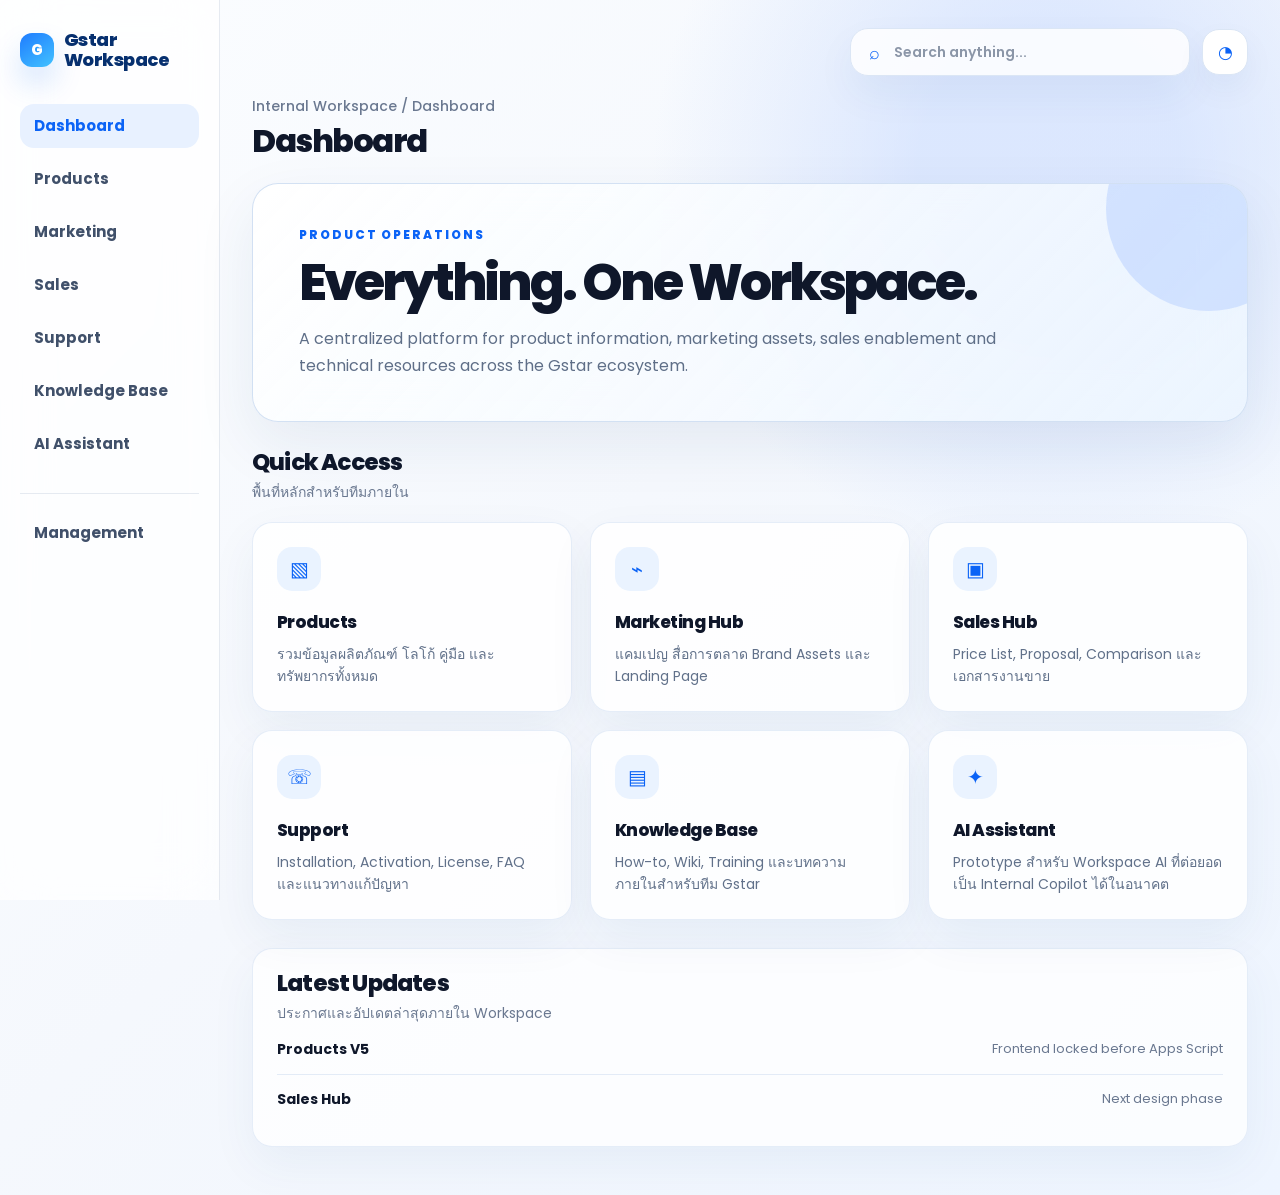
==== commit 6080d8c2: "Add files via upload" ====
--- a/index.html
+++ b/index.html
@@ -1,57 +1,103 @@
 <!DOCTYPE html>
-<html lang="en">
+<html lang="th">
 <head>
-<meta charset="UTF-8">
-<meta name="viewport" content="width=device-width, initial-scale=1">
-<title>Gstar Workspace | Dashboard</title>
-<link rel="preconnect" href="https://fonts.googleapis.com">
-<link rel="preconnect" href="https://fonts.gstatic.com" crossorigin>
-<link href="https://fonts.googleapis.com/css2?family=Poppins:wght@400;500;600;700;800&display=swap" rel="stylesheet">
-<link rel="stylesheet" href="assets/css/style.css">
-<link rel="icon" type="image/png" href="assets/img/favicon.png">
+  <meta charset="UTF-8" />
+  <meta name="viewport" content="width=device-width, initial-scale=1.0" />
+  <title>Gstar Workspace | Dashboard</title>
+  <link rel="preconnect" href="https://fonts.googleapis.com">
+  <link rel="preconnect" href="https://fonts.gstatic.com" crossorigin>
+  <link href="https://fonts.googleapis.com/css2?family=Poppins:wght@400;500;600;700;800&display=swap" rel="stylesheet">
+  <link rel="stylesheet" href="style.css" />
+  <link rel="stylesheet" href="dashboard.css" />
 </head>
 <body>
-<div class="wrapper">
-  <aside class="sidebar">
-    <a class="brand" href="index.html"><span class="brand-mark">G</span><span>Gstar Workspace</span></a>
-    <nav class="nav"><a class="active" href="index.html">Dashboard</a>
-<a class="" href="products.html">Products</a>
-<a class="" href="marketing.html">Marketing</a>
-<a class="" href="sales.html">Sales</a>
-<a class="" href="support.html">Support</a>
-<a class="" href="knowledge.html">Knowledge Base</a>
-<a class="" href="ai-assistant.html">AI Assistant</a><div class="divider"></div><a class="" href="management-login.html">Management</a></nav>
-  </aside>
-  <main class="main">
-    <header class="topbar">
-      <div><div class="crumb">Internal Workspace / Dashboard</div><h1>Dashboard</h1></div>
-      <div class="top-actions"><div class="search-shell"><span data-icon="search"></span><input id="globalSearch" type="search" placeholder="Search anything..." autocomplete="off"><div id="globalSearchResults" class="search-results"></div></div><button class="icon-btn" id="bellButton" aria-label="Notifications"><span data-icon="bell"></span><span class="dot"></span></button></div>
-    </header>
-    <div class="notification-panel" id="notificationPanel"><div class="panel-title">Latest Updates</div><div id="notificationItems"></div><a class="panel-link" href="Gstar-Management.html">Manage announcements →</a></div>
-    <section class="hero dashboard-hero">
-  <div class="kicker">Product Operations</div>
-  <h2>Everything. One Workspace.</h2>
-  <p>A centralized platform for product information, marketing assets, sales enablement and technical resources across the Gstar ecosystem.</p>
-</section>
-<section class="section">
-  <div class="section-head"><div><div class="section-title">Quick Access</div><div class="section-desc">พื้นที่หลักสำหรับทีมภายใน</div></div></div>
-  <div class="grid-6 quick-grid">
-    <a class="card quick-card" href="products.html"><div class="icon-badge"><span data-icon="package"></span></div><h3>Products</h3><p>รวมข้อมูลผลิตภัณฑ์ โลโก้ คู่มือ และทรัพยากรทั้งหมด</p></a>
-    <a class="card quick-card" href="marketing.html"><div class="icon-badge"><span data-icon="megaphone"></span></div><h3>Marketing Hub</h3><p>แคมเปญ สื่อการตลาด Brand Assets และ Landing Page</p></a>
-    <a class="card quick-card" href="sales.html"><div class="icon-badge"><span data-icon="briefcase"></span></div><h3>Sales Hub</h3><p>Price List, Proposal, Comparison และเอกสารงานขาย</p></a>
-    <a class="card quick-card" href="support.html"><div class="icon-badge"><span data-icon="headset"></span></div><h3>Support Hub</h3><p>Installation, Activation, License และ FAQ</p></a>
-    <a class="card quick-card" href="knowledge.html"><div class="icon-badge"><span data-icon="book-open"></span></div><h3>Knowledge Base</h3><p>คู่มือ บทความ Training และ Wiki ภายในทีม</p></a>
-    <a class="card quick-card" href="ai-assistant.html"><div class="icon-badge"><span data-icon="bot"></span></div><h3>AI Assistant</h3><p>Workspace AI สำหรับค้นหาและช่วยงานในอนาคต</p></a>
+  <div class="workspace-shell">
+    <aside class="sidebar">
+      <div class="brand-block">
+        <div class="brand-mark">G</div>
+        <div class="brand-name"><span>Gstar</span><span>Workspace</span></div>
+      </div>
+
+      <nav class="side-nav" aria-label="Main navigation">
+        <a href="index.html" class="active">Dashboard</a>
+        <a href="products.html">Products</a>
+        <a href="marketing.html">Marketing</a>
+        <a href="sales.html">Sales</a>
+        <a href="support.html">Support</a>
+        <a href="knowledge.html">Knowledge Base</a>
+        <a href="ai.html">AI Assistant</a>
+        <div class="nav-separator"></div>
+        <a href="management.html">Management</a>
+      </nav>
+    </aside>
+
+    <main class="main-content">
+      <header class="topbar">
+        <div></div>
+        <div class="global-search"><span class="search-icon">⌕</span><input type="search" placeholder="Search anything..." /></div>
+        <button class="notify-button" aria-label="Notifications">◔</button>
+      </header>
+
+      <section class="page-title-row">
+        <p>Internal Workspace / Dashboard</p>
+        <h1>Dashboard</h1>
+      </section>
+
+      <section class="hero-panel glass-panel dashboard-hero">
+        <div class="hero-copy">
+          <p class="eyebrow">Product Operations</p>
+          <h2>Everything. One Workspace.</h2>
+          <p>A centralized platform for product information, marketing assets, sales enablement and technical resources across the Gstar ecosystem.</p>
+        </div>
+      </section>
+
+      <section class="quick-section">
+        <div class="section-head">
+          <h2 class="section-title">Quick Access</h2>
+          <p class="section-subtitle">พื้นที่หลักสำหรับทีมภายใน</p>
+        </div>
+
+        <div class="compact-grid">
+          <article class="workspace-card">
+            <div class="card-icon">▧</div>
+            <h3>Products</h3>
+            <p>รวมข้อมูลผลิตภัณฑ์ โลโก้ คู่มือ และทรัพยากรทั้งหมด</p>
+          </article>
+          <article class="workspace-card">
+            <div class="card-icon">⌁</div>
+            <h3>Marketing Hub</h3>
+            <p>แคมเปญ สื่อการตลาด Brand Assets และ Landing Page</p>
+          </article>
+          <article class="workspace-card">
+            <div class="card-icon">▣</div>
+            <h3>Sales Hub</h3>
+            <p>Price List, Proposal, Comparison และเอกสารงานขาย</p>
+          </article>
+          <article class="workspace-card">
+            <div class="card-icon">☏</div>
+            <h3>Support</h3>
+            <p>Installation, Activation, License, FAQ และแนวทางแก้ปัญหา</p>
+          </article>
+          <article class="workspace-card">
+            <div class="card-icon">▤</div>
+            <h3>Knowledge Base</h3>
+            <p>How-to, Wiki, Training และบทความภายในสำหรับทีม Gstar</p>
+          </article>
+          <article class="workspace-card">
+            <div class="card-icon">✦</div>
+            <h3>AI Assistant</h3>
+            <p>Prototype สำหรับ Workspace AI ที่ต่อยอดเป็น Internal Copilot ได้ในอนาคต</p>
+          </article>
+        </div>
+      </section>
+
+      <section class="latest-panel">
+        <h2 class="section-title">Latest Updates</h2>
+        <p class="section-subtitle">ประกาศและอัปเดตล่าสุดภายใน Workspace</p>
+        <div class="latest-row"><strong>Products V5</strong><span>Frontend locked before Apps Script</span></div>
+        <div class="latest-row"><strong>Sales Hub</strong><span>Next design phase</span></div>
+      </section>
+    </main>
   </div>
-</section>
-<section class="section">
-  <div class="section-head"><div><div class="section-title">Latest Updates</div><div class="section-desc">ประกาศล่าสุดจาก Workspace</div></div><a class="btn secondary" href="Gstar-Management.html">Manage</a></div>
-  <div class="list" id="dashboardAnnouncements"></div>
-</section>
-    <footer class="footer">Gstar Workspace · Dashboard</footer>
-  </main>
-</div>
-<script src="assets/js/app.js"></script>
-
 </body>
-</html>+</html>
--- a/style.css
+++ b/style.css
@@ -0,0 +1,105 @@
+:root{
+  --bg:#f5f7fb;
+  --panel:#ffffff;
+  --panel-soft:#f7fbff;
+  --text:#0f172a;
+  --muted:#66758d;
+  --muted-2:#8a98ad;
+  --blue:#0b63f6;
+  --blue-2:#eaf3ff;
+  --line:#dbe6f5;
+  --line-soft:rgba(219,230,245,.72);
+  --shadow:0 22px 60px rgba(24,64,120,.08);
+  --shadow-strong:0 34px 90px rgba(24,64,120,.13);
+  --radius-xl:26px;
+  --radius-lg:20px;
+  --radius-md:16px;
+  --sidebar:220px;
+  --font:'Poppins','DB Heavent','DB Helvethaica X',Arial,sans-serif;
+}
+*{box-sizing:border-box}
+html{scroll-behavior:smooth}
+body{
+  margin:0;
+  min-height:100vh;
+  color:var(--text);
+  font-family:var(--font);
+  background:
+    radial-gradient(circle at 82% 14%,rgba(201,219,255,.58) 0 9%,transparent 27%),
+    linear-gradient(135deg,#fbfdff 0%,#f5f8fd 46%,#eef5ff 100%);
+}
+button,input{font-family:inherit}
+button{cursor:pointer}
+.workspace-shell{display:grid;grid-template-columns:var(--sidebar) 1fr;min-height:100vh}
+.sidebar{
+  position:sticky;top:0;height:100vh;
+  padding:30px 20px;
+  border-right:1px solid rgba(25,65,120,.10);
+  background:rgba(255,255,255,.72);
+  backdrop-filter:blur(24px);
+}
+.brand-block{display:flex;align-items:center;gap:10px;margin:0 0 34px}
+.brand-mark{
+  width:34px;height:34px;border-radius:12px;
+  display:grid;place-items:center;
+  color:white;font-weight:800;font-size:15px;
+  background:linear-gradient(145deg,#1f7cff,#42c2ff);
+  box-shadow:0 16px 30px rgba(13,99,246,.18);
+}
+.brand-name{display:grid;gap:1px;color:#07306f;font-weight:800;font-size:18px;line-height:1.08;letter-spacing:-.03em}
+.side-nav{display:grid;gap:9px}
+.side-nav a{
+  display:flex;align-items:center;min-height:44px;
+  padding:0 14px;border-radius:14px;
+  text-decoration:none;color:#40506a;
+  font-size:15px;font-weight:700;
+  transition:background .18s ease,color .18s ease,transform .18s ease;
+}
+.side-nav a:hover{background:rgba(234,243,255,.72);color:var(--blue);transform:translateX(2px)}
+.side-nav a.active{background:#e8f1ff;color:var(--blue)}
+.side-nav .nav-separator{height:1px;background:rgba(25,65,120,.10);margin:18px 0 8px}
+.main-content{width:min(1240px,100%);margin:0 auto;padding:28px 32px 48px}
+.topbar{display:grid;grid-template-columns:1fr minmax(260px,340px) 46px;gap:12px;align-items:center;margin-bottom:20px}
+.global-search{
+  height:48px;display:flex;align-items:center;gap:12px;padding:0 18px;
+  border:1px solid var(--line);border-radius:18px;
+  background:rgba(255,255,255,.84);box-shadow:0 18px 42px rgba(24,64,120,.055);
+}
+.global-search .search-icon{font-size:18px;color:var(--blue)}
+.global-search input{width:100%;border:0;outline:0;background:transparent;color:var(--text);font-size:14px;font-weight:600}
+.global-search input::placeholder{color:#8b96a8}
+.notify-button{width:46px;height:46px;border:1px solid var(--line);border-radius:17px;background:#fff;color:var(--blue);font-size:17px;box-shadow:0 14px 32px rgba(24,64,120,.05)}
+.page-title-row{margin:0 0 26px}
+.page-title-row p{margin:0 0 8px;color:#6a7890;font-size:14px;font-weight:500}
+.page-title-row h1{margin:0;font-size:32px;line-height:1;font-weight:800;letter-spacing:-.045em}
+.glass-panel{
+  position:relative;overflow:hidden;
+  border:1px solid rgba(207,222,242,.9);
+  border-radius:var(--radius-xl);
+  background:linear-gradient(135deg,rgba(255,255,255,.92),rgba(237,246,255,.78));
+  box-shadow:var(--shadow);
+  backdrop-filter:blur(22px);
+}
+.glass-panel::after{
+  content:"";position:absolute;right:-64px;top:-78px;width:205px;height:205px;border-radius:999px;
+  background:rgba(188,211,255,.56);pointer-events:none;
+}
+.eyebrow{margin:0 0 12px;color:var(--blue);text-transform:uppercase;letter-spacing:.16em;font-size:12px;font-weight:800}
+.hero-panel{padding:42px 46px;margin-bottom:28px;min-height:210px;display:grid;align-items:center}
+.hero-panel .hero-copy{position:relative;z-index:1;max-width:820px}
+.hero-panel h2{margin:0;font-size:clamp(38px,4vw,56px);line-height:1.02;font-weight:800;letter-spacing:-.06em}
+.hero-panel p:not(.eyebrow){margin:18px 0 0;color:#5f6f88;font-size:16px;line-height:1.65;max-width:760px}
+.section-title{margin:0 0 6px;font-size:23px;line-height:1.1;font-weight:800;letter-spacing:-.035em}
+.section-subtitle{margin:0;color:#6a7890;font-size:14px;line-height:1.6}
+.compact-grid{display:grid;grid-template-columns:repeat(3,minmax(0,1fr));gap:18px}
+.workspace-card,.quick-card,.dashboard-card{
+  min-height:166px;padding:24px;border:1px solid var(--line-soft);border-radius:20px;background:rgba(255,255,255,.84);
+  box-shadow:0 18px 48px rgba(24,64,120,.06);transition:transform .18s ease,box-shadow .18s ease,border-color .18s ease;
+}
+.workspace-card:hover,.quick-card:hover,.dashboard-card:hover{transform:translateY(-3px);border-color:#cfe0fb;box-shadow:0 28px 70px rgba(24,64,120,.10)}
+.card-icon{width:44px;height:44px;border-radius:15px;display:grid;place-items:center;background:#eaf3ff;color:var(--blue);font-size:20px;margin-bottom:18px}
+.workspace-card h3,.quick-card h3,.dashboard-card h3{margin:0 0 8px;font-size:17px;font-weight:800;letter-spacing:-.03em}
+.workspace-card p,.quick-card p,.dashboard-card p{margin:0;color:#61718a;font-size:14px;line-height:1.58}
+.footer-note{text-align:center;color:#8b98ad;font-size:12px;margin:36px 0 0}
+@media(max-width:1100px){.compact-grid{grid-template-columns:repeat(2,minmax(0,1fr))}.main-content{padding:26px 26px 44px}}
+@media(max-width:820px){.workspace-shell{grid-template-columns:1fr}.sidebar{position:relative;height:auto;padding:22px}.side-nav{grid-template-columns:repeat(2,minmax(0,1fr))}.side-nav .nav-separator{grid-column:1/-1}.topbar{grid-template-columns:1fr}.main-content{padding:22px}.hero-panel{padding:32px 26px}.compact-grid{grid-template-columns:1fr}}
--- a/dashboard.css
+++ b/dashboard.css
@@ -0,0 +1,5 @@
+.dashboard-hero{margin-bottom:28px}
+.quick-section{margin-top:4px}.quick-section .section-head{margin-bottom:18px}
+.latest-panel{margin-top:28px;padding:22px 24px;border:1px solid var(--line-soft);border-radius:20px;background:rgba(255,255,255,.76);box-shadow:0 18px 48px rgba(24,64,120,.055)}
+.latest-row{display:flex;align-items:center;justify-content:space-between;gap:18px;padding:14px 0;border-top:1px solid rgba(219,230,245,.75)}
+.latest-row:first-of-type{border-top:0}.latest-row strong{font-size:14px}.latest-row span{color:#6a7890;font-size:13px}.manage-link{color:var(--blue);font-weight:800;text-decoration:none;font-size:13px}
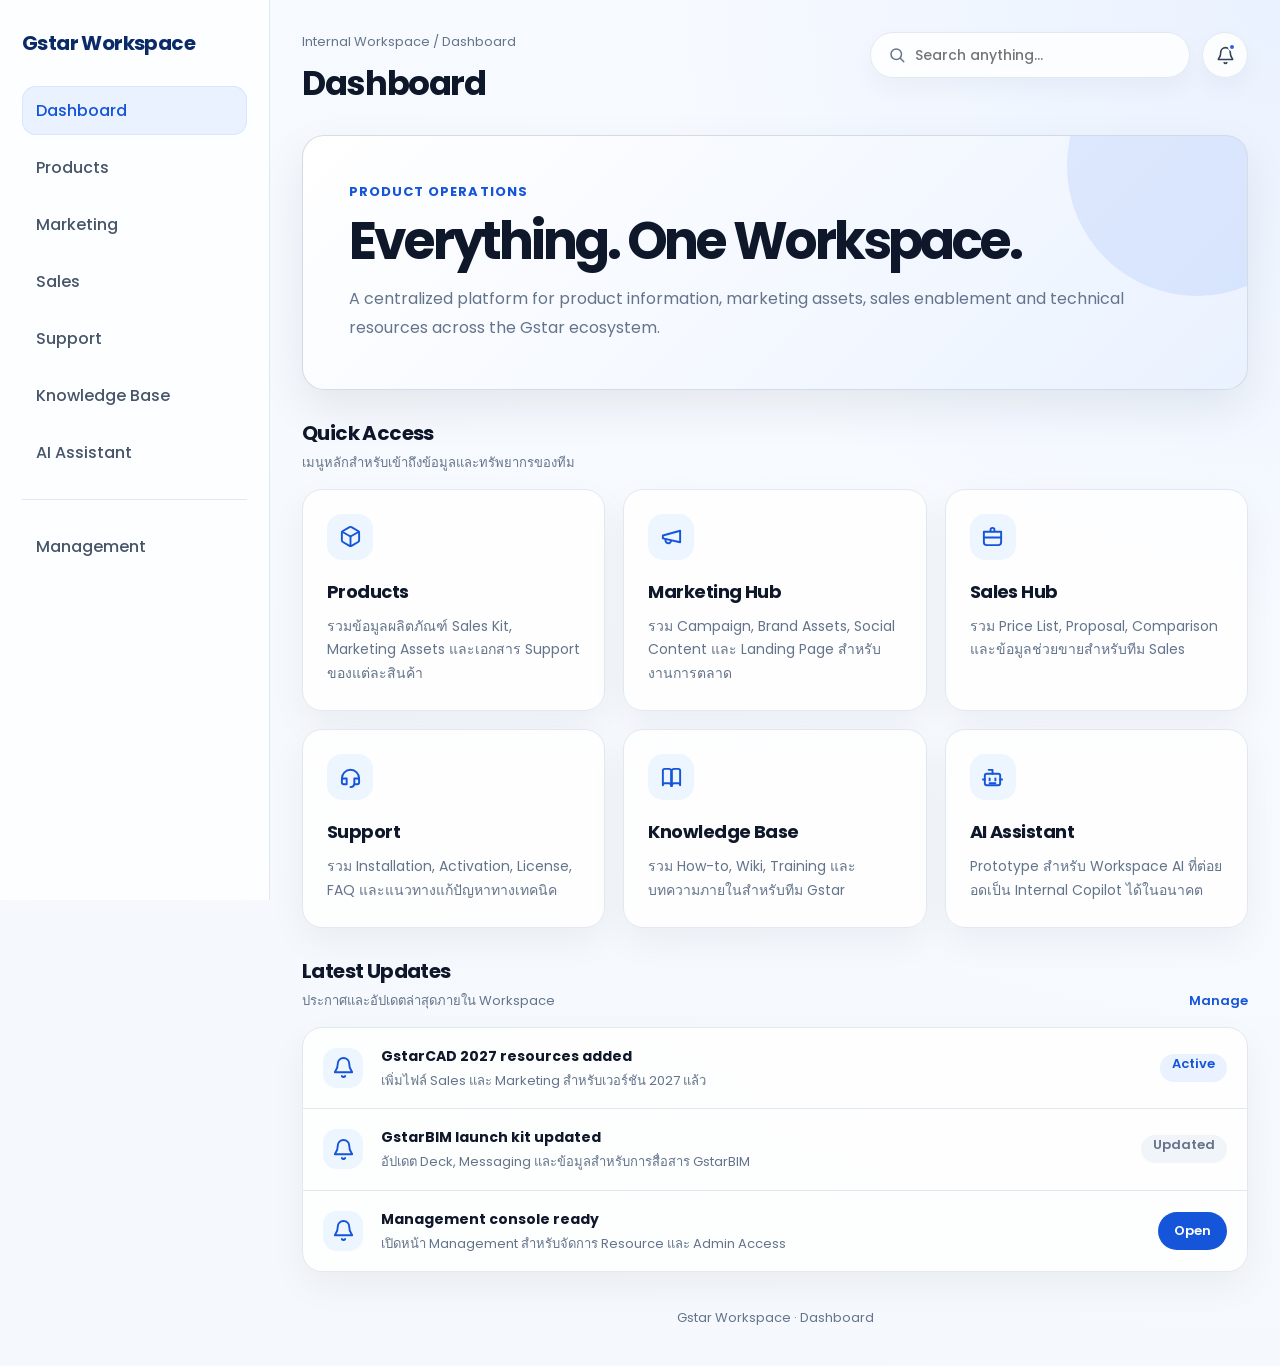
==== commit 1a25acce: "Add files via upload" ====
--- a/index.html
+++ b/index.html
@@ -1,103 +1,174 @@
 <!DOCTYPE html>
 <html lang="th">
 <head>
-  <meta charset="UTF-8" />
-  <meta name="viewport" content="width=device-width, initial-scale=1.0" />
-  <title>Gstar Workspace | Dashboard</title>
-  <link rel="preconnect" href="https://fonts.googleapis.com">
-  <link rel="preconnect" href="https://fonts.gstatic.com" crossorigin>
-  <link href="https://fonts.googleapis.com/css2?family=Poppins:wght@400;500;600;700;800&display=swap" rel="stylesheet">
-  <link rel="stylesheet" href="style.css" />
-  <link rel="stylesheet" href="dashboard.css" />
+<meta charset="UTF-8">
+<meta name="viewport" content="width=device-width,initial-scale=1">
+<title>Gstar Workspace | Dashboard</title>
+<link href="https://fonts.googleapis.com/css2?family=Poppins:wght@400;500;600;700&display=swap" rel="stylesheet">
+<link rel="stylesheet" href="assets/css/style.css">
+<link rel="icon" type="image/png" href="assets/img/favicon.png">
 </head>
 <body>
-  <div class="workspace-shell">
-    <aside class="sidebar">
-      <div class="brand-block">
-        <div class="brand-mark">G</div>
-        <div class="brand-name"><span>Gstar</span><span>Workspace</span></div>
+<div class="wrapper">
+  <aside class="sidebar">
+    <div class="logo">Gstar Workspace</div>
+    <nav class="nav">
+      <a class="active" href="index.html">Dashboard</a>
+      <a href="products.html">Products</a>
+      <a href="marketing.html">Marketing</a>
+      <a href="sales.html">Sales</a>
+      <a href="support.html">Support</a>
+      <a href="knowledge.html">Knowledge Base</a>
+      <a href="ai-assistant.html">AI Assistant</a>
+      <div class="divider"></div>
+      <a href="management-login.html">Management</a>
+    </nav>
+  </aside>
+
+  <main class="main">
+    <div class="top">
+      <div>
+        <div class="crumb">Internal Workspace / Dashboard</div>
+        <h1>Dashboard</h1>
       </div>
 
-      <nav class="side-nav" aria-label="Main navigation">
-        <a href="index.html" class="active">Dashboard</a>
-        <a href="products.html">Products</a>
-        <a href="marketing.html">Marketing</a>
-        <a href="sales.html">Sales</a>
-        <a href="support.html">Support</a>
-        <a href="knowledge.html">Knowledge Base</a>
-        <a href="ai.html">AI Assistant</a>
-        <div class="nav-separator"></div>
-        <a href="management.html">Management</a>
-      </nav>
-    </aside>
-
-    <main class="main-content">
-      <header class="topbar">
-        <div></div>
-        <div class="global-search"><span class="search-icon">⌕</span><input type="search" placeholder="Search anything..." /></div>
-        <button class="notify-button" aria-label="Notifications">◔</button>
-      </header>
-
-      <section class="page-title-row">
-        <p>Internal Workspace / Dashboard</p>
-        <h1>Dashboard</h1>
-      </section>
-
-      <section class="hero-panel glass-panel dashboard-hero">
-        <div class="hero-copy">
-          <p class="eyebrow">Product Operations</p>
-          <h2>Everything. One Workspace.</h2>
-          <p>A centralized platform for product information, marketing assets, sales enablement and technical resources across the Gstar ecosystem.</p>
-        </div>
-      </section>
-
-      <section class="quick-section">
-        <div class="section-head">
-          <h2 class="section-title">Quick Access</h2>
-          <p class="section-subtitle">พื้นที่หลักสำหรับทีมภายใน</p>
+      <div class="top-actions">
+        <div class="search-wrap">
+          <svg class="top-icon" viewBox="0 0 24 24" aria-hidden="true"><circle cx="11" cy="11" r="7"></circle><path d="m21 21-4.3-4.3"></path></svg>
+          <input id="workspaceSearch" class="search-input" type="search" placeholder="Search anything..." autocomplete="off">
+          <div id="searchResults" class="search-results"></div>
         </div>
 
-        <div class="compact-grid">
-          <article class="workspace-card">
-            <div class="card-icon">▧</div>
-            <h3>Products</h3>
-            <p>รวมข้อมูลผลิตภัณฑ์ โลโก้ คู่มือ และทรัพยากรทั้งหมด</p>
-          </article>
-          <article class="workspace-card">
-            <div class="card-icon">⌁</div>
-            <h3>Marketing Hub</h3>
-            <p>แคมเปญ สื่อการตลาด Brand Assets และ Landing Page</p>
-          </article>
-          <article class="workspace-card">
-            <div class="card-icon">▣</div>
-            <h3>Sales Hub</h3>
-            <p>Price List, Proposal, Comparison และเอกสารงานขาย</p>
-          </article>
-          <article class="workspace-card">
-            <div class="card-icon">☏</div>
-            <h3>Support</h3>
-            <p>Installation, Activation, License, FAQ และแนวทางแก้ปัญหา</p>
-          </article>
-          <article class="workspace-card">
-            <div class="card-icon">▤</div>
-            <h3>Knowledge Base</h3>
-            <p>How-to, Wiki, Training และบทความภายในสำหรับทีม Gstar</p>
-          </article>
-          <article class="workspace-card">
-            <div class="card-icon">✦</div>
-            <h3>AI Assistant</h3>
-            <p>Prototype สำหรับ Workspace AI ที่ต่อยอดเป็น Internal Copilot ได้ในอนาคต</p>
-          </article>
+        <button class="notification-btn" id="notificationBtn" type="button" aria-label="Notifications">
+          <svg viewBox="0 0 24 24" aria-hidden="true"><path d="M10.27 21a2 2 0 0 0 3.46 0"></path><path d="M18 8a6 6 0 0 0-12 0c0 7-3 7-3 9h18c0-2-3-2-3-9"></path></svg>
+          <span class="notification-dot"></span>
+        </button>
+
+        <div class="notification-panel" id="notificationPanel">
+          <div class="notification-head">
+            <strong>Latest Updates</strong>
+            <span>3 new</span>
+          </div>
+          <a class="notification-item" href="#latest-updates">
+            <span class="notification-mark"></span>
+            <div><strong>GstarCAD 2027 resources added</strong><small>Sales และ Marketing materials พร้อมใช้งาน</small></div>
+          </a>
+          <a class="notification-item" href="#latest-updates">
+            <span class="notification-mark"></span>
+            <div><strong>GstarBIM launch kit updated</strong><small>อัปเดต Deck, Messaging และ Launch resources</small></div>
+          </a>
+          <a class="notification-item" href="management-login.html">
+            <span class="notification-mark"></span>
+            <div><strong>Management console ready</strong><small>เปิดใช้งานระบบจัดการภายใน Workspace</small></div>
+          </a>
         </div>
-      </section>
+      </div>
+    </div>
 
-      <section class="latest-panel">
-        <h2 class="section-title">Latest Updates</h2>
-        <p class="section-subtitle">ประกาศและอัปเดตล่าสุดภายใน Workspace</p>
-        <div class="latest-row"><strong>Products V5</strong><span>Frontend locked before Apps Script</span></div>
-        <div class="latest-row"><strong>Sales Hub</strong><span>Next design phase</span></div>
-      </section>
-    </main>
-  </div>
+    <section class="hero">
+      <div class="kicker">Product Operations</div>
+      <h2>Everything. One Workspace.</h2>
+      <p>A centralized platform for product information, marketing assets, sales enablement and technical resources across the Gstar ecosystem.</p>
+    </section>
+
+    <section class="section">
+      <div class="section-head">
+        <div>
+          <div class="section-title">Quick Access</div>
+          <div class="section-desc">เมนูหลักสำหรับเข้าถึงข้อมูลและทรัพยากรของทีม</div>
+        </div>
+      </div>
+
+      <div class="grid-3 dashboard-grid">
+        <a class="card quick-card" href="products.html">
+          <div class="quick-icon" aria-hidden="true">
+            <svg viewBox="0 0 24 24"><path d="M21 16V8a2 2 0 0 0-1-1.73l-7-4a2 2 0 0 0-2 0l-7 4A2 2 0 0 0 3 8v8a2 2 0 0 0 1 1.73l7 4a2 2 0 0 0 2 0l7-4A2 2 0 0 0 21 16Z"></path><path d="m3.3 7 8.7 5 8.7-5"></path><path d="M12 22V12"></path></svg>
+          </div>
+          <h3>Products</h3>
+          <p>รวมข้อมูลผลิตภัณฑ์ Sales Kit, Marketing Assets และเอกสาร Support ของแต่ละสินค้า</p>
+        </a>
+
+        <a class="card quick-card" href="marketing.html">
+          <div class="quick-icon" aria-hidden="true">
+            <svg viewBox="0 0 24 24"><path d="m3 11 18-5v12L3 14v-3Z"></path><path d="M11.6 16.8a3 3 0 1 1-5.8-1.6"></path></svg>
+          </div>
+          <h3>Marketing Hub</h3>
+          <p>รวม Campaign, Brand Assets, Social Content และ Landing Page สำหรับงานการตลาด</p>
+        </a>
+
+        <a class="card quick-card" href="sales.html">
+          <div class="quick-icon" aria-hidden="true">
+            <svg viewBox="0 0 24 24"><path d="M10 6V5a2 2 0 0 1 2-2h0a2 2 0 0 1 2 2v1"></path><path d="M3 7h18v11a3 3 0 0 1-3 3H6a3 3 0 0 1-3-3V7Z"></path><path d="M3 13h18"></path></svg>
+          </div>
+          <h3>Sales Hub</h3>
+          <p>รวม Price List, Proposal, Comparison และข้อมูลช่วยขายสำหรับทีม Sales</p>
+        </a>
+
+        <a class="card quick-card" href="support.html">
+          <div class="quick-icon" aria-hidden="true">
+            <svg viewBox="0 0 24 24"><path d="M3 13a9 9 0 1 1 18 0"></path><path d="M5 13h3v6H5a2 2 0 0 1-2-2v-2a2 2 0 0 1 2-2Z"></path><path d="M19 13h-3v6h3a2 2 0 0 0 2-2v-2a2 2 0 0 0-2-2Z"></path><path d="M16 19a4 4 0 0 1-4 3"></path></svg>
+          </div>
+          <h3>Support</h3>
+          <p>รวม Installation, Activation, License, FAQ และแนวทางแก้ปัญหาทางเทคนิค</p>
+        </a>
+
+        <a class="card quick-card" href="knowledge.html">
+          <div class="quick-icon" aria-hidden="true">
+            <svg viewBox="0 0 24 24"><path d="M12 7v14"></path><path d="M3 5a2 2 0 0 1 2-2h4a3 3 0 0 1 3 3v15a3 3 0 0 0-3-3H5a2 2 0 0 0-2 2V5Z"></path><path d="M21 5a2 2 0 0 0-2-2h-4a3 3 0 0 0-3 3v15a3 3 0 0 1 3-3h4a2 2 0 0 1 2 2V5Z"></path></svg>
+          </div>
+          <h3>Knowledge Base</h3>
+          <p>รวม How-to, Wiki, Training และบทความภายในสำหรับทีม Gstar</p>
+        </a>
+
+        <a class="card quick-card" href="ai-assistant.html">
+          <div class="quick-icon" aria-hidden="true">
+            <svg viewBox="0 0 24 24"><path d="M12 8V4H8"></path><rect x="4" y="8" width="16" height="12" rx="2"></rect><path d="M2 14h2"></path><path d="M20 14h2"></path><path d="M9 13v2"></path><path d="M15 13v2"></path><path d="M9 18h6"></path></svg>
+          </div>
+          <h3>AI Assistant</h3>
+          <p>Prototype สำหรับ Workspace AI ที่ต่อยอดเป็น Internal Copilot ได้ในอนาคต</p>
+        </a>
+      </div>
+    </section>
+
+    <section class="section" id="latest-updates">
+      <div class="section-head">
+        <div>
+          <div class="section-title">Latest Updates</div>
+          <div class="section-desc">ประกาศและอัปเดตล่าสุดภายใน Workspace</div>
+        </div>
+        <a class="text-link" href="management-login.html">Manage</a>
+      </div>
+
+      <div class="list announcement-list" id="announcementList">
+        <div class="list-item announcement-item">
+          <div class="announcement-icon" aria-hidden="true">
+            <svg viewBox="0 0 24 24"><path d="M18 8a6 6 0 0 0-12 0c0 7-3 7-3 9h18c0-2-3-2-3-9"></path><path d="M10.3 21a2 2 0 0 0 3.4 0"></path></svg>
+          </div>
+          <div><strong>GstarCAD 2027 resources added</strong><span>เพิ่มไฟล์ Sales และ Marketing สำหรับเวอร์ชัน 2027 แล้ว</span></div>
+          <span class="tag blue">Active</span>
+        </div>
+
+        <div class="list-item announcement-item">
+          <div class="announcement-icon" aria-hidden="true">
+            <svg viewBox="0 0 24 24"><path d="M18 8a6 6 0 0 0-12 0c0 7-3 7-3 9h18c0-2-3-2-3-9"></path><path d="M10.3 21a2 2 0 0 0 3.4 0"></path></svg>
+          </div>
+          <div><strong>GstarBIM launch kit updated</strong><span>อัปเดต Deck, Messaging และข้อมูลสำหรับการสื่อสาร GstarBIM</span></div>
+          <span class="tag">Updated</span>
+        </div>
+
+        <div class="list-item announcement-item">
+          <div class="announcement-icon" aria-hidden="true">
+            <svg viewBox="0 0 24 24"><path d="M18 8a6 6 0 0 0-12 0c0 7-3 7-3 9h18c0-2-3-2-3-9"></path><path d="M10.3 21a2 2 0 0 0 3.4 0"></path></svg>
+          </div>
+          <div><strong>Management console ready</strong><span>เปิดหน้า Management สำหรับจัดการ Resource และ Admin Access</span></div>
+          <a class="btn primary" href="management-login.html">Open</a>
+        </div>
+      </div>
+    </section>
+
+    <div class="footer">Gstar Workspace · Dashboard</div>
+  </main>
+</div>
+<script src="assets/js/app.js"></script>
 </body>
 </html>
--- a/assets/css/style.css
+++ b/assets/css/style.css
@@ -0,0 +1,216 @@
+:root{
+  --bg:#f5f8fc;
+  --panel:#ffffff;
+  --panel-soft:rgba(255,255,255,.82);
+  --text:#0f172a;
+  --muted:#64748b;
+  --line:#e2e8f0;
+  --blue:#1455d9;
+  --blue-2:#2563eb;
+  --blue-soft:#edf5ff;
+  --shadow:0 18px 45px rgba(15,23,42,.08);
+  --radius:22px;
+}
+*{box-sizing:border-box}
+body{
+  margin:0;
+  font-family:Poppins,Arial,sans-serif;
+  background:radial-gradient(circle at top right,#eaf2ff 0,#f7faff 34%,var(--bg) 78%);
+  color:var(--text);
+}
+a{color:inherit}
+.wrapper{display:flex;min-height:100vh}
+.sidebar{
+  width:270px;
+  padding:28px 22px;
+  background:rgba(255,255,255,.78);
+  border-right:1px solid var(--line);
+  backdrop-filter:blur(18px);
+  position:sticky;
+  top:0;
+  height:100vh;
+}
+.logo{
+  font-size:20px;
+  font-weight:700;
+  letter-spacing:-.03em;
+  color:#0b2b68;
+  margin-bottom:28px;
+}
+.nav{display:flex;flex-direction:column;gap:8px}
+.nav a{
+  text-decoration:none;
+  color:#475569;
+  padding:12px 14px;
+  border-radius:14px;
+  font-weight:500;
+  transition:.2s ease;
+}
+.nav a:hover{background:#f1f5f9;color:#0f172a}
+.nav a.active{background:#eaf2ff;color:var(--blue);box-shadow:inset 0 0 0 1px #d8e7ff}
+.divider{height:1px;background:var(--line);margin:14px 0}
+.main{flex:1;padding:32px;min-width:0}
+.top{
+  display:flex;
+  align-items:flex-start;
+  justify-content:space-between;
+  gap:24px;
+  margin-bottom:26px;
+  position:relative;
+  z-index:10;
+}
+.crumb{color:var(--muted);font-size:13px;margin-bottom:6px}
+h1{margin:0;font-size:34px;letter-spacing:-.04em}
+.top-actions{display:flex;align-items:center;gap:12px;position:relative}
+.search-wrap{position:relative;width:320px}
+.search-input{
+  width:100%;
+  height:46px;
+  border:1px solid var(--line);
+  border-radius:999px;
+  background:var(--panel-soft);
+  padding:0 18px 0 44px;
+  outline:none;
+  color:#0f172a;
+  font:500 14px Poppins,Arial,sans-serif;
+  box-shadow:0 10px 25px rgba(15,23,42,.04);
+}
+.search-input:focus{border-color:#b9d5ff;box-shadow:0 0 0 4px rgba(37,99,235,.10)}
+.top-icon{
+  width:18px;height:18px;position:absolute;left:18px;top:14px;z-index:2;
+  stroke:#64748b;stroke-width:2;fill:none;stroke-linecap:round;stroke-linejoin:round;
+}
+.search-results{
+  display:none;
+  position:absolute;
+  right:0;
+  top:54px;
+  width:380px;
+  max-height:430px;
+  overflow:auto;
+  background:#fff;
+  border:1px solid var(--line);
+  border-radius:20px;
+  box-shadow:var(--shadow);
+  padding:10px;
+}
+.search-results.show{display:block}
+.search-result-item{
+  display:flex;gap:12px;align-items:flex-start;
+  padding:12px;
+  border-radius:14px;
+  text-decoration:none;
+}
+.search-result-item:hover{background:#f8fafc}
+.search-result-icon{
+  width:36px;height:36px;border-radius:12px;background:var(--blue-soft);color:var(--blue);
+  display:flex;align-items:center;justify-content:center;flex:0 0 auto;font-size:14px;font-weight:700;
+}
+.search-result-item strong{display:block;font-size:14px;margin-bottom:2px}
+.search-result-item span{display:block;color:var(--muted);font-size:12px;line-height:1.5}
+.search-empty{padding:18px;color:var(--muted);font-size:13px;text-align:center}
+.notification-btn{
+  width:46px;height:46px;border-radius:999px;border:1px solid var(--line);
+  background:var(--panel-soft);display:flex;align-items:center;justify-content:center;
+  color:#334155;cursor:pointer;position:relative;box-shadow:0 10px 25px rgba(15,23,42,.04);
+}
+.notification-btn:hover{background:#fff;color:var(--blue)}
+.notification-btn svg{width:19px;height:19px;stroke:currentColor;stroke-width:2;fill:none;stroke-linecap:round;stroke-linejoin:round}
+.notification-dot{position:absolute;right:11px;top:10px;width:8px;height:8px;border-radius:99px;background:#2563eb;border:2px solid #fff}
+.notification-panel{
+  display:none;
+  position:absolute;
+  right:0;
+  top:56px;
+  width:360px;
+  background:#fff;
+  border:1px solid var(--line);
+  border-radius:20px;
+  box-shadow:var(--shadow);
+  padding:12px;
+}
+.notification-panel.show{display:block}
+.notification-head{display:flex;align-items:center;justify-content:space-between;padding:8px 10px 12px;border-bottom:1px solid var(--line);margin-bottom:6px}
+.notification-head span{font-size:12px;color:var(--blue);font-weight:600}
+.notification-item{display:flex;gap:10px;text-decoration:none;padding:12px;border-radius:14px}
+.notification-item:hover{background:#f8fafc}
+.notification-item strong{display:block;font-size:13px;margin-bottom:3px}
+.notification-item small{display:block;color:var(--muted);line-height:1.5}
+.notification-mark{width:9px;height:9px;border-radius:99px;background:var(--blue);margin-top:6px;flex:0 0 auto}
+.hero{
+  background:linear-gradient(135deg,#ffffff 0%,#f4f8ff 55%,#eaf2ff 100%);
+  border:1px solid rgba(203,213,225,.8);
+  border-radius:var(--radius);
+  padding:46px;
+  box-shadow:var(--shadow);
+  overflow:hidden;
+  position:relative;
+}
+.hero:after{content:"";position:absolute;right:-80px;top:-100px;width:260px;height:260px;border-radius:999px;background:rgba(37,99,235,.10)}
+.kicker{font-size:13px;font-weight:700;color:var(--blue);text-transform:uppercase;letter-spacing:.08em;margin-bottom:12px}
+.hero h2{font-size:52px;letter-spacing:-.06em;line-height:1.02;margin:0 0 18px;max-width:760px}
+.hero p{color:var(--muted);font-size:16px;line-height:1.8;max-width:780px;margin:0}
+.section{margin-top:28px}
+.section-head{display:flex;align-items:flex-end;justify-content:space-between;gap:20px;margin-bottom:16px}
+.section-title{font-size:20px;font-weight:700;letter-spacing:-.03em}
+.section-desc{font-size:13px;color:var(--muted);margin-top:4px}
+.grid-4{display:grid;grid-template-columns:repeat(4,minmax(0,1fr));gap:18px}
+.grid-3{display:grid;grid-template-columns:repeat(3,minmax(0,1fr));gap:18px}
+.dashboard-grid{align-items:stretch}
+.card{
+  display:block;
+  text-decoration:none;
+  color:inherit;
+  background:rgba(255,255,255,.86);
+  border:1px solid var(--line);
+  border-radius:20px;
+  padding:24px;
+  box-shadow:0 14px 36px rgba(15,23,42,.05);
+  transition:.2s ease;
+}
+.card:hover{transform:translateY(-3px);box-shadow:0 22px 50px rgba(15,23,42,.08);border-color:#c8daf6}
+.card h3{margin:0 0 10px;font-size:18px;letter-spacing:-.03em;text-decoration:none}
+.card p{margin:0;color:var(--muted);line-height:1.7;font-size:14px;text-decoration:none}
+.icon,.quick-icon{
+  width:46px;height:46px;border-radius:15px;background:var(--blue-soft);color:var(--blue);
+  display:flex;align-items:center;justify-content:center;margin-bottom:18px;font-weight:700;
+}
+.quick-icon svg,.announcement-icon svg{width:23px;height:23px;stroke:currentColor;stroke-width:2;fill:none;stroke-linecap:round;stroke-linejoin:round}
+.list{background:rgba(255,255,255,.86);border:1px solid var(--line);border-radius:20px;overflow:hidden;box-shadow:0 14px 36px rgba(15,23,42,.05)}
+.list-item{display:flex;align-items:center;justify-content:space-between;gap:18px;padding:18px 20px;border-bottom:1px solid var(--line)}
+.list-item:last-child{border-bottom:0}
+.list-item strong{display:block;font-size:14px;margin-bottom:4px}
+.list-item span{display:block;color:var(--muted);font-size:13px;line-height:1.5}
+.announcement-item{justify-content:flex-start}
+.announcement-item>div:nth-child(2){flex:1}
+.announcement-icon{width:40px;height:40px;border-radius:14px;background:var(--blue-soft);color:var(--blue);display:flex;align-items:center;justify-content:center;flex:0 0 auto}
+.tag{display:inline-flex;align-items:center;justify-content:center;height:28px;padding:0 12px;border-radius:999px;background:#f1f5f9;color:#475569;font-size:12px;font-weight:600;white-space:nowrap}
+.tag.blue{background:#eaf2ff;color:var(--blue)}
+.btn{display:inline-flex;align-items:center;justify-content:center;min-height:38px;padding:0 16px;border-radius:999px;text-decoration:none;border:0;font:600 13px Poppins,Arial,sans-serif;cursor:pointer;white-space:nowrap}
+.btn.primary{background:var(--blue);color:#fff}
+.btn.secondary{background:#f1f5f9;color:#334155}
+.text-link{font-size:13px;font-weight:600;color:var(--blue);text-decoration:none}
+.footer{color:var(--muted);font-size:13px;text-align:center;margin:36px 0 6px}
+.login-page{min-height:100vh;display:grid;grid-template-columns:1.05fr .95fr;background:radial-gradient(circle at top left,#eaf2ff,#f8fbff 48%,#f5f8fc)}
+.login-brand-panel{padding:48px;display:flex;flex-direction:column;justify-content:space-between}
+.login-logo{font-size:22px;font-weight:700;color:#0b2b68;letter-spacing:-.03em}
+.login-copy h1{font-size:52px;line-height:1.02;letter-spacing:-.06em;margin:0 0 18px;max-width:620px}
+.login-copy p{color:var(--muted);line-height:1.8;max-width:620px}
+.back-link{display:inline-flex;margin-top:22px;text-decoration:none;color:var(--blue);font-weight:600}
+.login-side{display:flex;align-items:center;justify-content:center;padding:40px}
+.login-card{width:min(440px,100%);background:#fff;border:1px solid var(--line);border-radius:24px;padding:34px;box-shadow:var(--shadow)}
+.login-card h2{margin:0 0 8px;font-size:28px;letter-spacing:-.04em}
+.login-card p,.login-note{color:var(--muted);line-height:1.7;font-size:13px}
+.login-card label{display:block;margin:22px 0 8px;font-size:13px;font-weight:600;color:#334155}
+.login-card input{width:100%;height:48px;border:1px solid var(--line);border-radius:14px;padding:0 14px;outline:none;font:500 14px Poppins,Arial,sans-serif;margin-bottom:16px}
+.login-card input:focus{border-color:#b9d5ff;box-shadow:0 0 0 4px rgba(37,99,235,.10)}
+.login-card .btn{width:100%;height:48px;margin-bottom:14px}
+.login-error{display:none;color:#dc2626;background:#fef2f2;border:1px solid #fecaca;border-radius:12px;padding:10px 12px;font-size:13px;margin-bottom:12px}
+.login-error.show{display:block}
+.chat-box{background:#fff;border:1px solid var(--line);border-radius:20px;box-shadow:var(--shadow);overflow:hidden}
+.chat-area{padding:20px;display:flex;flex-direction:column;gap:12px;min-height:260px}
+.bubble{max-width:70%;padding:14px 16px;border-radius:18px;line-height:1.6;font-size:14px}
+.bubble.ai{background:#f1f5f9;align-self:flex-start}.bubble.user{background:#eaf2ff;color:#0b2b68;align-self:flex-end}
+.prompt-row{display:flex;gap:10px;border-top:1px solid var(--line);padding:14px}.prompt-row input{flex:1;border:1px solid var(--line);border-radius:999px;padding:0 16px;outline:none}
+@media(max-width:1100px){.grid-4,.grid-3{grid-template-columns:repeat(2,minmax(0,1fr))}.sidebar{width:240px}.hero h2{font-size:42px}}
+@media(max-width:820px){.wrapper{display:block}.sidebar{position:relative;width:100%;height:auto}.main{padding:22px}.top{display:block}.top-actions{margin-top:18px}.search-wrap{width:100%}.search-results,.notification-panel{width:calc(100vw - 44px);right:0}.grid-4,.grid-3{grid-template-columns:1fr}.hero{padding:30px}.hero h2{font-size:36px}.login-page{grid-template-columns:1fr}.login-brand-panel{gap:70px}}
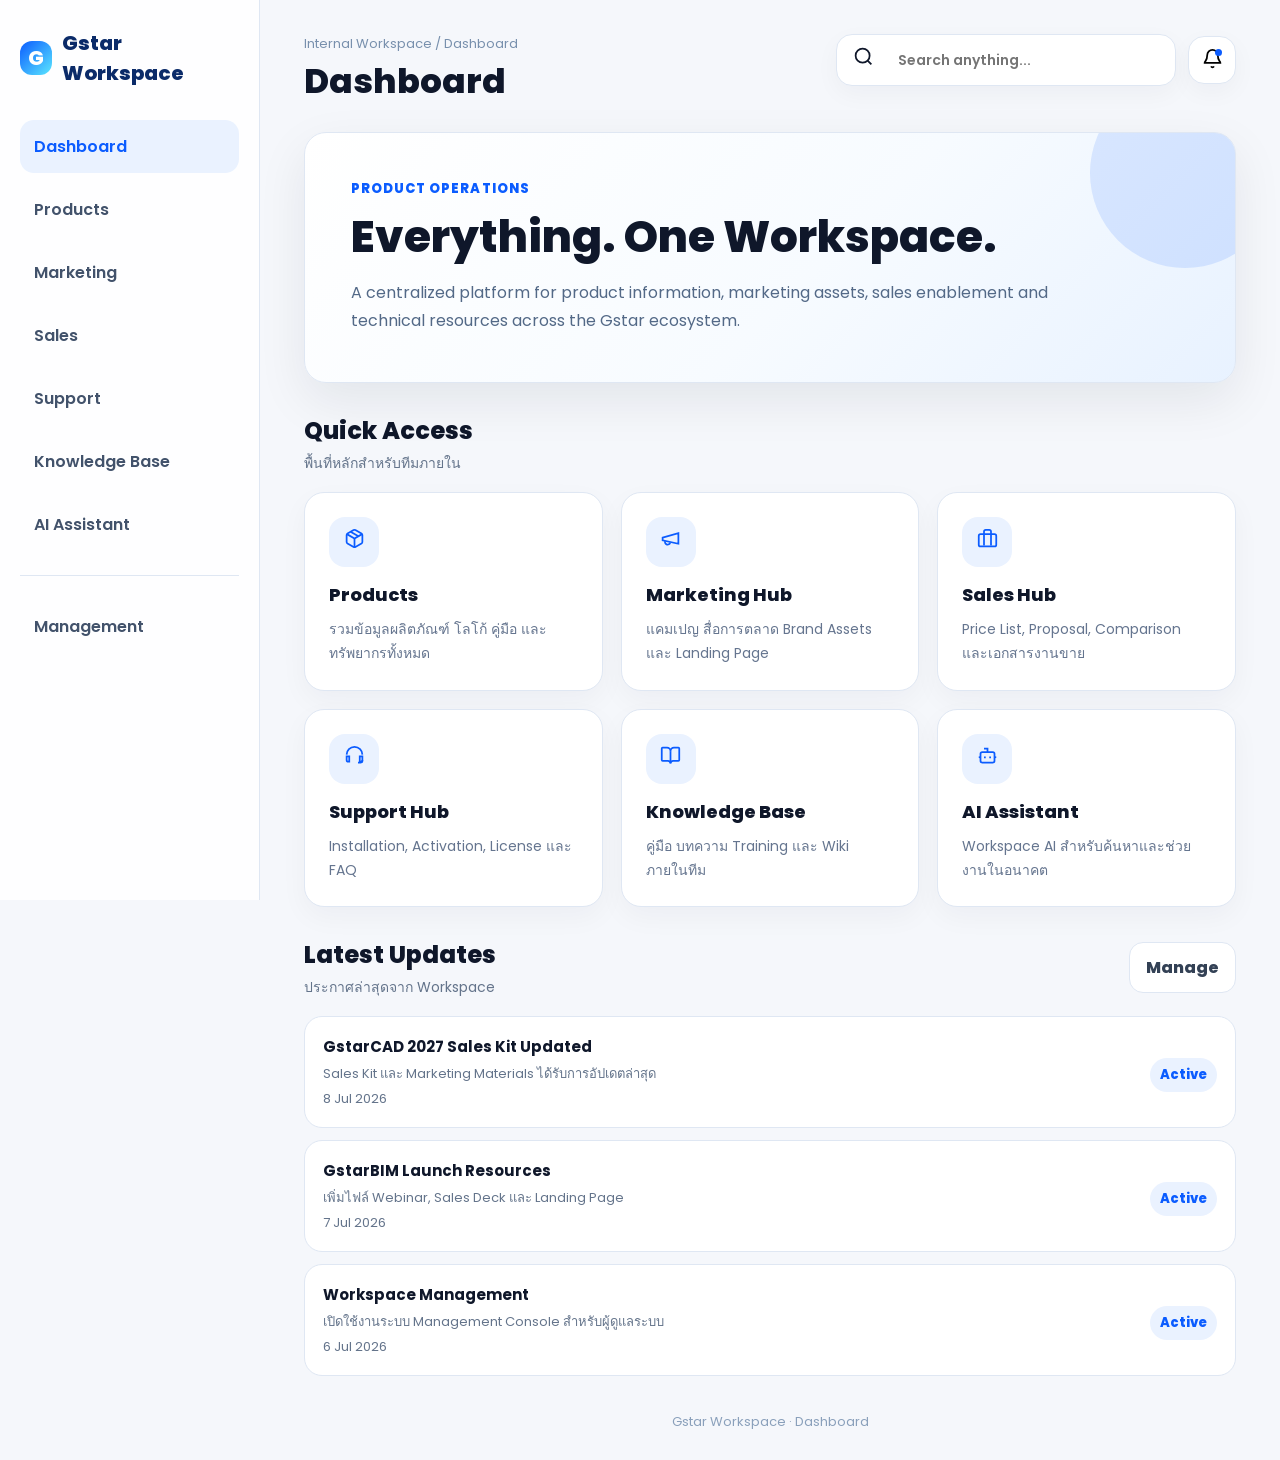
==== commit 576f49a0: "Add files via upload" ====
--- a/index.html
+++ b/index.html
@@ -1,174 +1,57 @@
 <!DOCTYPE html>
-<html lang="th">
+<html lang="en">
 <head>
 <meta charset="UTF-8">
-<meta name="viewport" content="width=device-width,initial-scale=1">
+<meta name="viewport" content="width=device-width, initial-scale=1">
 <title>Gstar Workspace | Dashboard</title>
-<link href="https://fonts.googleapis.com/css2?family=Poppins:wght@400;500;600;700&display=swap" rel="stylesheet">
+<link rel="preconnect" href="https://fonts.googleapis.com">
+<link rel="preconnect" href="https://fonts.gstatic.com" crossorigin>
+<link href="https://fonts.googleapis.com/css2?family=Poppins:wght@400;500;600;700;800&display=swap" rel="stylesheet">
 <link rel="stylesheet" href="assets/css/style.css">
 <link rel="icon" type="image/png" href="assets/img/favicon.png">
 </head>
 <body>
 <div class="wrapper">
   <aside class="sidebar">
-    <div class="logo">Gstar Workspace</div>
-    <nav class="nav">
-      <a class="active" href="index.html">Dashboard</a>
-      <a href="products.html">Products</a>
-      <a href="marketing.html">Marketing</a>
-      <a href="sales.html">Sales</a>
-      <a href="support.html">Support</a>
-      <a href="knowledge.html">Knowledge Base</a>
-      <a href="ai-assistant.html">AI Assistant</a>
-      <div class="divider"></div>
-      <a href="management-login.html">Management</a>
-    </nav>
+    <a class="brand" href="index.html"><span class="brand-mark">G</span><span>Gstar Workspace</span></a>
+    <nav class="nav"><a class="active" href="index.html">Dashboard</a>
+<a class="" href="products.html">Products</a>
+<a class="" href="marketing.html">Marketing</a>
+<a class="" href="sales.html">Sales</a>
+<a class="" href="support.html">Support</a>
+<a class="" href="knowledge.html">Knowledge Base</a>
+<a class="" href="ai-assistant.html">AI Assistant</a><div class="divider"></div><a class="" href="management-login.html">Management</a></nav>
   </aside>
-
   <main class="main">
-    <div class="top">
-      <div>
-        <div class="crumb">Internal Workspace / Dashboard</div>
-        <h1>Dashboard</h1>
-      </div>
-
-      <div class="top-actions">
-        <div class="search-wrap">
-          <svg class="top-icon" viewBox="0 0 24 24" aria-hidden="true"><circle cx="11" cy="11" r="7"></circle><path d="m21 21-4.3-4.3"></path></svg>
-          <input id="workspaceSearch" class="search-input" type="search" placeholder="Search anything..." autocomplete="off">
-          <div id="searchResults" class="search-results"></div>
-        </div>
-
-        <button class="notification-btn" id="notificationBtn" type="button" aria-label="Notifications">
-          <svg viewBox="0 0 24 24" aria-hidden="true"><path d="M10.27 21a2 2 0 0 0 3.46 0"></path><path d="M18 8a6 6 0 0 0-12 0c0 7-3 7-3 9h18c0-2-3-2-3-9"></path></svg>
-          <span class="notification-dot"></span>
-        </button>
-
-        <div class="notification-panel" id="notificationPanel">
-          <div class="notification-head">
-            <strong>Latest Updates</strong>
-            <span>3 new</span>
-          </div>
-          <a class="notification-item" href="#latest-updates">
-            <span class="notification-mark"></span>
-            <div><strong>GstarCAD 2027 resources added</strong><small>Sales และ Marketing materials พร้อมใช้งาน</small></div>
-          </a>
-          <a class="notification-item" href="#latest-updates">
-            <span class="notification-mark"></span>
-            <div><strong>GstarBIM launch kit updated</strong><small>อัปเดต Deck, Messaging และ Launch resources</small></div>
-          </a>
-          <a class="notification-item" href="management-login.html">
-            <span class="notification-mark"></span>
-            <div><strong>Management console ready</strong><small>เปิดใช้งานระบบจัดการภายใน Workspace</small></div>
-          </a>
-        </div>
-      </div>
-    </div>
-
-    <section class="hero">
-      <div class="kicker">Product Operations</div>
-      <h2>Everything. One Workspace.</h2>
-      <p>A centralized platform for product information, marketing assets, sales enablement and technical resources across the Gstar ecosystem.</p>
-    </section>
-
-    <section class="section">
-      <div class="section-head">
-        <div>
-          <div class="section-title">Quick Access</div>
-          <div class="section-desc">เมนูหลักสำหรับเข้าถึงข้อมูลและทรัพยากรของทีม</div>
-        </div>
-      </div>
-
-      <div class="grid-3 dashboard-grid">
-        <a class="card quick-card" href="products.html">
-          <div class="quick-icon" aria-hidden="true">
-            <svg viewBox="0 0 24 24"><path d="M21 16V8a2 2 0 0 0-1-1.73l-7-4a2 2 0 0 0-2 0l-7 4A2 2 0 0 0 3 8v8a2 2 0 0 0 1 1.73l7 4a2 2 0 0 0 2 0l7-4A2 2 0 0 0 21 16Z"></path><path d="m3.3 7 8.7 5 8.7-5"></path><path d="M12 22V12"></path></svg>
-          </div>
-          <h3>Products</h3>
-          <p>รวมข้อมูลผลิตภัณฑ์ Sales Kit, Marketing Assets และเอกสาร Support ของแต่ละสินค้า</p>
-        </a>
-
-        <a class="card quick-card" href="marketing.html">
-          <div class="quick-icon" aria-hidden="true">
-            <svg viewBox="0 0 24 24"><path d="m3 11 18-5v12L3 14v-3Z"></path><path d="M11.6 16.8a3 3 0 1 1-5.8-1.6"></path></svg>
-          </div>
-          <h3>Marketing Hub</h3>
-          <p>รวม Campaign, Brand Assets, Social Content และ Landing Page สำหรับงานการตลาด</p>
-        </a>
-
-        <a class="card quick-card" href="sales.html">
-          <div class="quick-icon" aria-hidden="true">
-            <svg viewBox="0 0 24 24"><path d="M10 6V5a2 2 0 0 1 2-2h0a2 2 0 0 1 2 2v1"></path><path d="M3 7h18v11a3 3 0 0 1-3 3H6a3 3 0 0 1-3-3V7Z"></path><path d="M3 13h18"></path></svg>
-          </div>
-          <h3>Sales Hub</h3>
-          <p>รวม Price List, Proposal, Comparison และข้อมูลช่วยขายสำหรับทีม Sales</p>
-        </a>
-
-        <a class="card quick-card" href="support.html">
-          <div class="quick-icon" aria-hidden="true">
-            <svg viewBox="0 0 24 24"><path d="M3 13a9 9 0 1 1 18 0"></path><path d="M5 13h3v6H5a2 2 0 0 1-2-2v-2a2 2 0 0 1 2-2Z"></path><path d="M19 13h-3v6h3a2 2 0 0 0 2-2v-2a2 2 0 0 0-2-2Z"></path><path d="M16 19a4 4 0 0 1-4 3"></path></svg>
-          </div>
-          <h3>Support</h3>
-          <p>รวม Installation, Activation, License, FAQ และแนวทางแก้ปัญหาทางเทคนิค</p>
-        </a>
-
-        <a class="card quick-card" href="knowledge.html">
-          <div class="quick-icon" aria-hidden="true">
-            <svg viewBox="0 0 24 24"><path d="M12 7v14"></path><path d="M3 5a2 2 0 0 1 2-2h4a3 3 0 0 1 3 3v15a3 3 0 0 0-3-3H5a2 2 0 0 0-2 2V5Z"></path><path d="M21 5a2 2 0 0 0-2-2h-4a3 3 0 0 0-3 3v15a3 3 0 0 1 3-3h4a2 2 0 0 1 2 2V5Z"></path></svg>
-          </div>
-          <h3>Knowledge Base</h3>
-          <p>รวม How-to, Wiki, Training และบทความภายในสำหรับทีม Gstar</p>
-        </a>
-
-        <a class="card quick-card" href="ai-assistant.html">
-          <div class="quick-icon" aria-hidden="true">
-            <svg viewBox="0 0 24 24"><path d="M12 8V4H8"></path><rect x="4" y="8" width="16" height="12" rx="2"></rect><path d="M2 14h2"></path><path d="M20 14h2"></path><path d="M9 13v2"></path><path d="M15 13v2"></path><path d="M9 18h6"></path></svg>
-          </div>
-          <h3>AI Assistant</h3>
-          <p>Prototype สำหรับ Workspace AI ที่ต่อยอดเป็น Internal Copilot ได้ในอนาคต</p>
-        </a>
-      </div>
-    </section>
-
-    <section class="section" id="latest-updates">
-      <div class="section-head">
-        <div>
-          <div class="section-title">Latest Updates</div>
-          <div class="section-desc">ประกาศและอัปเดตล่าสุดภายใน Workspace</div>
-        </div>
-        <a class="text-link" href="management-login.html">Manage</a>
-      </div>
-
-      <div class="list announcement-list" id="announcementList">
-        <div class="list-item announcement-item">
-          <div class="announcement-icon" aria-hidden="true">
-            <svg viewBox="0 0 24 24"><path d="M18 8a6 6 0 0 0-12 0c0 7-3 7-3 9h18c0-2-3-2-3-9"></path><path d="M10.3 21a2 2 0 0 0 3.4 0"></path></svg>
-          </div>
-          <div><strong>GstarCAD 2027 resources added</strong><span>เพิ่มไฟล์ Sales และ Marketing สำหรับเวอร์ชัน 2027 แล้ว</span></div>
-          <span class="tag blue">Active</span>
-        </div>
-
-        <div class="list-item announcement-item">
-          <div class="announcement-icon" aria-hidden="true">
-            <svg viewBox="0 0 24 24"><path d="M18 8a6 6 0 0 0-12 0c0 7-3 7-3 9h18c0-2-3-2-3-9"></path><path d="M10.3 21a2 2 0 0 0 3.4 0"></path></svg>
-          </div>
-          <div><strong>GstarBIM launch kit updated</strong><span>อัปเดต Deck, Messaging และข้อมูลสำหรับการสื่อสาร GstarBIM</span></div>
-          <span class="tag">Updated</span>
-        </div>
-
-        <div class="list-item announcement-item">
-          <div class="announcement-icon" aria-hidden="true">
-            <svg viewBox="0 0 24 24"><path d="M18 8a6 6 0 0 0-12 0c0 7-3 7-3 9h18c0-2-3-2-3-9"></path><path d="M10.3 21a2 2 0 0 0 3.4 0"></path></svg>
-          </div>
-          <div><strong>Management console ready</strong><span>เปิดหน้า Management สำหรับจัดการ Resource และ Admin Access</span></div>
-          <a class="btn primary" href="management-login.html">Open</a>
-        </div>
-      </div>
-    </section>
-
-    <div class="footer">Gstar Workspace · Dashboard</div>
+    <header class="topbar">
+      <div><div class="crumb">Internal Workspace / Dashboard</div><h1>Dashboard</h1></div>
+      <div class="top-actions"><div class="search-shell"><span data-icon="search"></span><input id="globalSearch" type="search" placeholder="Search anything..." autocomplete="off"><div id="globalSearchResults" class="search-results"></div></div><button class="icon-btn" id="bellButton" aria-label="Notifications"><span data-icon="bell"></span><span class="dot"></span></button></div>
+    </header>
+    <div class="notification-panel" id="notificationPanel"><div class="panel-title">Latest Updates</div><div id="notificationItems"></div><a class="panel-link" href="Gstar-Management.html">Manage announcements →</a></div>
+    <section class="hero dashboard-hero">
+  <div class="kicker">Product Operations</div>
+  <h2>Everything. One Workspace.</h2>
+  <p>A centralized platform for product information, marketing assets, sales enablement and technical resources across the Gstar ecosystem.</p>
+</section>
+<section class="section">
+  <div class="section-head"><div><div class="section-title">Quick Access</div><div class="section-desc">พื้นที่หลักสำหรับทีมภายใน</div></div></div>
+  <div class="grid-6 quick-grid">
+    <a class="card quick-card" href="products.html"><div class="icon-badge"><span data-icon="package"></span></div><h3>Products</h3><p>รวมข้อมูลผลิตภัณฑ์ โลโก้ คู่มือ และทรัพยากรทั้งหมด</p></a>
+    <a class="card quick-card" href="marketing.html"><div class="icon-badge"><span data-icon="megaphone"></span></div><h3>Marketing Hub</h3><p>แคมเปญ สื่อการตลาด Brand Assets และ Landing Page</p></a>
+    <a class="card quick-card" href="sales.html"><div class="icon-badge"><span data-icon="briefcase"></span></div><h3>Sales Hub</h3><p>Price List, Proposal, Comparison และเอกสารงานขาย</p></a>
+    <a class="card quick-card" href="support.html"><div class="icon-badge"><span data-icon="headset"></span></div><h3>Support Hub</h3><p>Installation, Activation, License และ FAQ</p></a>
+    <a class="card quick-card" href="knowledge.html"><div class="icon-badge"><span data-icon="book-open"></span></div><h3>Knowledge Base</h3><p>คู่มือ บทความ Training และ Wiki ภายในทีม</p></a>
+    <a class="card quick-card" href="ai-assistant.html"><div class="icon-badge"><span data-icon="bot"></span></div><h3>AI Assistant</h3><p>Workspace AI สำหรับค้นหาและช่วยงานในอนาคต</p></a>
+  </div>
+</section>
+<section class="section">
+  <div class="section-head"><div><div class="section-title">Latest Updates</div><div class="section-desc">ประกาศล่าสุดจาก Workspace</div></div><a class="btn secondary" href="Gstar-Management.html">Manage</a></div>
+  <div class="list" id="dashboardAnnouncements"></div>
+</section>
+    <footer class="footer">Gstar Workspace · Dashboard</footer>
   </main>
 </div>
 <script src="assets/js/app.js"></script>
+
 </body>
-</html>
+</html>
--- a/assets/css/style.css
+++ b/assets/css/style.css
@@ -1,216 +1,2 @@
-:root{
-  --bg:#f5f8fc;
-  --panel:#ffffff;
-  --panel-soft:rgba(255,255,255,.82);
-  --text:#0f172a;
-  --muted:#64748b;
-  --line:#e2e8f0;
-  --blue:#1455d9;
-  --blue-2:#2563eb;
-  --blue-soft:#edf5ff;
-  --shadow:0 18px 45px rgba(15,23,42,.08);
-  --radius:22px;
-}
-*{box-sizing:border-box}
-body{
-  margin:0;
-  font-family:Poppins,Arial,sans-serif;
-  background:radial-gradient(circle at top right,#eaf2ff 0,#f7faff 34%,var(--bg) 78%);
-  color:var(--text);
-}
-a{color:inherit}
-.wrapper{display:flex;min-height:100vh}
-.sidebar{
-  width:270px;
-  padding:28px 22px;
-  background:rgba(255,255,255,.78);
-  border-right:1px solid var(--line);
-  backdrop-filter:blur(18px);
-  position:sticky;
-  top:0;
-  height:100vh;
-}
-.logo{
-  font-size:20px;
-  font-weight:700;
-  letter-spacing:-.03em;
-  color:#0b2b68;
-  margin-bottom:28px;
-}
-.nav{display:flex;flex-direction:column;gap:8px}
-.nav a{
-  text-decoration:none;
-  color:#475569;
-  padding:12px 14px;
-  border-radius:14px;
-  font-weight:500;
-  transition:.2s ease;
-}
-.nav a:hover{background:#f1f5f9;color:#0f172a}
-.nav a.active{background:#eaf2ff;color:var(--blue);box-shadow:inset 0 0 0 1px #d8e7ff}
-.divider{height:1px;background:var(--line);margin:14px 0}
-.main{flex:1;padding:32px;min-width:0}
-.top{
-  display:flex;
-  align-items:flex-start;
-  justify-content:space-between;
-  gap:24px;
-  margin-bottom:26px;
-  position:relative;
-  z-index:10;
-}
-.crumb{color:var(--muted);font-size:13px;margin-bottom:6px}
-h1{margin:0;font-size:34px;letter-spacing:-.04em}
-.top-actions{display:flex;align-items:center;gap:12px;position:relative}
-.search-wrap{position:relative;width:320px}
-.search-input{
-  width:100%;
-  height:46px;
-  border:1px solid var(--line);
-  border-radius:999px;
-  background:var(--panel-soft);
-  padding:0 18px 0 44px;
-  outline:none;
-  color:#0f172a;
-  font:500 14px Poppins,Arial,sans-serif;
-  box-shadow:0 10px 25px rgba(15,23,42,.04);
-}
-.search-input:focus{border-color:#b9d5ff;box-shadow:0 0 0 4px rgba(37,99,235,.10)}
-.top-icon{
-  width:18px;height:18px;position:absolute;left:18px;top:14px;z-index:2;
-  stroke:#64748b;stroke-width:2;fill:none;stroke-linecap:round;stroke-linejoin:round;
-}
-.search-results{
-  display:none;
-  position:absolute;
-  right:0;
-  top:54px;
-  width:380px;
-  max-height:430px;
-  overflow:auto;
-  background:#fff;
-  border:1px solid var(--line);
-  border-radius:20px;
-  box-shadow:var(--shadow);
-  padding:10px;
-}
-.search-results.show{display:block}
-.search-result-item{
-  display:flex;gap:12px;align-items:flex-start;
-  padding:12px;
-  border-radius:14px;
-  text-decoration:none;
-}
-.search-result-item:hover{background:#f8fafc}
-.search-result-icon{
-  width:36px;height:36px;border-radius:12px;background:var(--blue-soft);color:var(--blue);
-  display:flex;align-items:center;justify-content:center;flex:0 0 auto;font-size:14px;font-weight:700;
-}
-.search-result-item strong{display:block;font-size:14px;margin-bottom:2px}
-.search-result-item span{display:block;color:var(--muted);font-size:12px;line-height:1.5}
-.search-empty{padding:18px;color:var(--muted);font-size:13px;text-align:center}
-.notification-btn{
-  width:46px;height:46px;border-radius:999px;border:1px solid var(--line);
-  background:var(--panel-soft);display:flex;align-items:center;justify-content:center;
-  color:#334155;cursor:pointer;position:relative;box-shadow:0 10px 25px rgba(15,23,42,.04);
-}
-.notification-btn:hover{background:#fff;color:var(--blue)}
-.notification-btn svg{width:19px;height:19px;stroke:currentColor;stroke-width:2;fill:none;stroke-linecap:round;stroke-linejoin:round}
-.notification-dot{position:absolute;right:11px;top:10px;width:8px;height:8px;border-radius:99px;background:#2563eb;border:2px solid #fff}
-.notification-panel{
-  display:none;
-  position:absolute;
-  right:0;
-  top:56px;
-  width:360px;
-  background:#fff;
-  border:1px solid var(--line);
-  border-radius:20px;
-  box-shadow:var(--shadow);
-  padding:12px;
-}
-.notification-panel.show{display:block}
-.notification-head{display:flex;align-items:center;justify-content:space-between;padding:8px 10px 12px;border-bottom:1px solid var(--line);margin-bottom:6px}
-.notification-head span{font-size:12px;color:var(--blue);font-weight:600}
-.notification-item{display:flex;gap:10px;text-decoration:none;padding:12px;border-radius:14px}
-.notification-item:hover{background:#f8fafc}
-.notification-item strong{display:block;font-size:13px;margin-bottom:3px}
-.notification-item small{display:block;color:var(--muted);line-height:1.5}
-.notification-mark{width:9px;height:9px;border-radius:99px;background:var(--blue);margin-top:6px;flex:0 0 auto}
-.hero{
-  background:linear-gradient(135deg,#ffffff 0%,#f4f8ff 55%,#eaf2ff 100%);
-  border:1px solid rgba(203,213,225,.8);
-  border-radius:var(--radius);
-  padding:46px;
-  box-shadow:var(--shadow);
-  overflow:hidden;
-  position:relative;
-}
-.hero:after{content:"";position:absolute;right:-80px;top:-100px;width:260px;height:260px;border-radius:999px;background:rgba(37,99,235,.10)}
-.kicker{font-size:13px;font-weight:700;color:var(--blue);text-transform:uppercase;letter-spacing:.08em;margin-bottom:12px}
-.hero h2{font-size:52px;letter-spacing:-.06em;line-height:1.02;margin:0 0 18px;max-width:760px}
-.hero p{color:var(--muted);font-size:16px;line-height:1.8;max-width:780px;margin:0}
-.section{margin-top:28px}
-.section-head{display:flex;align-items:flex-end;justify-content:space-between;gap:20px;margin-bottom:16px}
-.section-title{font-size:20px;font-weight:700;letter-spacing:-.03em}
-.section-desc{font-size:13px;color:var(--muted);margin-top:4px}
-.grid-4{display:grid;grid-template-columns:repeat(4,minmax(0,1fr));gap:18px}
-.grid-3{display:grid;grid-template-columns:repeat(3,minmax(0,1fr));gap:18px}
-.dashboard-grid{align-items:stretch}
-.card{
-  display:block;
-  text-decoration:none;
-  color:inherit;
-  background:rgba(255,255,255,.86);
-  border:1px solid var(--line);
-  border-radius:20px;
-  padding:24px;
-  box-shadow:0 14px 36px rgba(15,23,42,.05);
-  transition:.2s ease;
-}
-.card:hover{transform:translateY(-3px);box-shadow:0 22px 50px rgba(15,23,42,.08);border-color:#c8daf6}
-.card h3{margin:0 0 10px;font-size:18px;letter-spacing:-.03em;text-decoration:none}
-.card p{margin:0;color:var(--muted);line-height:1.7;font-size:14px;text-decoration:none}
-.icon,.quick-icon{
-  width:46px;height:46px;border-radius:15px;background:var(--blue-soft);color:var(--blue);
-  display:flex;align-items:center;justify-content:center;margin-bottom:18px;font-weight:700;
-}
-.quick-icon svg,.announcement-icon svg{width:23px;height:23px;stroke:currentColor;stroke-width:2;fill:none;stroke-linecap:round;stroke-linejoin:round}
-.list{background:rgba(255,255,255,.86);border:1px solid var(--line);border-radius:20px;overflow:hidden;box-shadow:0 14px 36px rgba(15,23,42,.05)}
-.list-item{display:flex;align-items:center;justify-content:space-between;gap:18px;padding:18px 20px;border-bottom:1px solid var(--line)}
-.list-item:last-child{border-bottom:0}
-.list-item strong{display:block;font-size:14px;margin-bottom:4px}
-.list-item span{display:block;color:var(--muted);font-size:13px;line-height:1.5}
-.announcement-item{justify-content:flex-start}
-.announcement-item>div:nth-child(2){flex:1}
-.announcement-icon{width:40px;height:40px;border-radius:14px;background:var(--blue-soft);color:var(--blue);display:flex;align-items:center;justify-content:center;flex:0 0 auto}
-.tag{display:inline-flex;align-items:center;justify-content:center;height:28px;padding:0 12px;border-radius:999px;background:#f1f5f9;color:#475569;font-size:12px;font-weight:600;white-space:nowrap}
-.tag.blue{background:#eaf2ff;color:var(--blue)}
-.btn{display:inline-flex;align-items:center;justify-content:center;min-height:38px;padding:0 16px;border-radius:999px;text-decoration:none;border:0;font:600 13px Poppins,Arial,sans-serif;cursor:pointer;white-space:nowrap}
-.btn.primary{background:var(--blue);color:#fff}
-.btn.secondary{background:#f1f5f9;color:#334155}
-.text-link{font-size:13px;font-weight:600;color:var(--blue);text-decoration:none}
-.footer{color:var(--muted);font-size:13px;text-align:center;margin:36px 0 6px}
-.login-page{min-height:100vh;display:grid;grid-template-columns:1.05fr .95fr;background:radial-gradient(circle at top left,#eaf2ff,#f8fbff 48%,#f5f8fc)}
-.login-brand-panel{padding:48px;display:flex;flex-direction:column;justify-content:space-between}
-.login-logo{font-size:22px;font-weight:700;color:#0b2b68;letter-spacing:-.03em}
-.login-copy h1{font-size:52px;line-height:1.02;letter-spacing:-.06em;margin:0 0 18px;max-width:620px}
-.login-copy p{color:var(--muted);line-height:1.8;max-width:620px}
-.back-link{display:inline-flex;margin-top:22px;text-decoration:none;color:var(--blue);font-weight:600}
-.login-side{display:flex;align-items:center;justify-content:center;padding:40px}
-.login-card{width:min(440px,100%);background:#fff;border:1px solid var(--line);border-radius:24px;padding:34px;box-shadow:var(--shadow)}
-.login-card h2{margin:0 0 8px;font-size:28px;letter-spacing:-.04em}
-.login-card p,.login-note{color:var(--muted);line-height:1.7;font-size:13px}
-.login-card label{display:block;margin:22px 0 8px;font-size:13px;font-weight:600;color:#334155}
-.login-card input{width:100%;height:48px;border:1px solid var(--line);border-radius:14px;padding:0 14px;outline:none;font:500 14px Poppins,Arial,sans-serif;margin-bottom:16px}
-.login-card input:focus{border-color:#b9d5ff;box-shadow:0 0 0 4px rgba(37,99,235,.10)}
-.login-card .btn{width:100%;height:48px;margin-bottom:14px}
-.login-error{display:none;color:#dc2626;background:#fef2f2;border:1px solid #fecaca;border-radius:12px;padding:10px 12px;font-size:13px;margin-bottom:12px}
-.login-error.show{display:block}
-.chat-box{background:#fff;border:1px solid var(--line);border-radius:20px;box-shadow:var(--shadow);overflow:hidden}
-.chat-area{padding:20px;display:flex;flex-direction:column;gap:12px;min-height:260px}
-.bubble{max-width:70%;padding:14px 16px;border-radius:18px;line-height:1.6;font-size:14px}
-.bubble.ai{background:#f1f5f9;align-self:flex-start}.bubble.user{background:#eaf2ff;color:#0b2b68;align-self:flex-end}
-.prompt-row{display:flex;gap:10px;border-top:1px solid var(--line);padding:14px}.prompt-row input{flex:1;border:1px solid var(--line);border-radius:999px;padding:0 16px;outline:none}
-@media(max-width:1100px){.grid-4,.grid-3{grid-template-columns:repeat(2,minmax(0,1fr))}.sidebar{width:240px}.hero h2{font-size:42px}}
-@media(max-width:820px){.wrapper{display:block}.sidebar{position:relative;width:100%;height:auto}.main{padding:22px}.top{display:block}.top-actions{margin-top:18px}.search-wrap{width:100%}.search-results,.notification-panel{width:calc(100vw - 44px);right:0}.grid-4,.grid-3{grid-template-columns:1fr}.hero{padding:30px}.hero h2{font-size:36px}.login-page{grid-template-columns:1fr}.login-brand-panel{gap:70px}}
+
+:root{--bg:#f5f7fb;--panel:#fff;--text:#0f172a;--muted:#64748b;--line:#dfe7f3;--blue:#0b5cff;--blue2:#eaf2ff;--shadow:0 18px 50px rgba(15,23,42,.08);--radius:22px}*{box-sizing:border-box}body{margin:0;font-family:Poppins,Arial,sans-serif;background:var(--bg);color:var(--text)}a{color:inherit}.wrapper{display:flex;min-height:100vh}.sidebar{width:260px;background:rgba(255,255,255,.86);border-right:1px solid var(--line);padding:28px 20px;position:fixed;inset:0 auto 0 0;backdrop-filter:blur(16px)}.brand{display:flex;align-items:center;gap:10px;font-weight:800;font-size:20px;text-decoration:none;color:#0b2b69}.brand-mark{width:34px;height:34px;border-radius:12px;background:linear-gradient(135deg,#0b5cff,#5be7ff);color:#fff;display:grid;place-items:center;font-weight:800}.nav{display:flex;flex-direction:column;gap:10px;margin-top:32px}.nav a{text-decoration:none;color:#42526b;font-weight:600;padding:14px 14px;border-radius:14px}.nav a:hover,.nav a.active{background:var(--blue2);color:var(--blue)}.divider{height:1px;background:var(--line);margin:14px 0}.main{margin-left:260px;width:calc(100% - 260px);padding:34px 44px 28px}.topbar{display:flex;justify-content:space-between;gap:24px;align-items:flex-start;margin-bottom:34px}.crumb{font-size:13px;color:#7890ad;margin-bottom:10px}.topbar h1{font-size:34px;line-height:1;margin:0;font-weight:800}.top-actions{display:flex;align-items:center;gap:12px;position:relative}.search-shell,.product-search{height:52px;background:#fff;border:1px solid var(--line);border-radius:16px;display:flex;align-items:center;gap:10px;padding:0 16px;box-shadow:0 8px 24px rgba(15,23,42,.04);position:relative}.search-shell{width:340px}.search-shell input,.product-search input{border:0;outline:0;width:100%;font:600 14px Poppins;color:var(--text);background:transparent}.icon-btn{width:48px;height:48px;border-radius:16px;border:1px solid var(--line);background:#fff;display:grid;place-items:center;cursor:pointer;position:relative;box-shadow:0 8px 24px rgba(15,23,42,.04)}.dot{position:absolute;right:13px;top:12px;width:7px;height:7px;border-radius:50%;background:var(--blue)}[data-icon] svg{width:21px;height:21px;stroke:currentColor}.notification-panel{display:none;position:absolute;right:44px;top:98px;width:360px;background:#fff;border:1px solid var(--line);border-radius:18px;box-shadow:var(--shadow);z-index:30;padding:16px}.notification-panel.show{display:block}.panel-title{font-weight:800;margin-bottom:8px}.panel-link{display:block;text-decoration:none;color:var(--blue);font-weight:700;margin-top:12px}.hero{background:linear-gradient(135deg,#fff 0%,#f7fbff 55%,#e8f2ff 100%);border:1px solid var(--line);border-radius:var(--radius);padding:46px;box-shadow:var(--shadow);margin-bottom:30px;position:relative;overflow:hidden}.hero:after{content:"";position:absolute;right:-45px;top:-55px;width:190px;height:190px;border-radius:50%;background:rgba(11,92,255,.12)}.kicker{color:var(--blue);font-size:13px;font-weight:800;letter-spacing:.08em;text-transform:uppercase;margin-bottom:14px}.hero h2{font-size:44px;line-height:1.08;margin:0 0 18px;font-weight:800;max-width:820px}.hero p{font-size:16px;line-height:1.8;color:#536987;max-width:760px;margin:0}.section{margin-top:30px}.section-head{display:flex;justify-content:space-between;gap:16px;align-items:center;margin-bottom:18px}.section-title{font-size:24px;font-weight:800}.section-desc{font-size:14px;color:var(--muted);margin-top:4px}.grid-3,.grid-4,.grid-6{display:grid;gap:18px}.grid-3{grid-template-columns:repeat(3,1fr)}.grid-4{grid-template-columns:repeat(4,1fr)}.grid-6{grid-template-columns:repeat(3,1fr)}.card{background:#fff;border:1px solid var(--line);border-radius:20px;padding:24px;text-decoration:none;box-shadow:0 10px 28px rgba(15,23,42,.04);transition:.2s;color:inherit}.card:hover{transform:translateY(-4px);border-color:#b8d1ff;box-shadow:var(--shadow)}.card h3{font-size:18px;margin:14px 0 10px;font-weight:800;text-decoration:none}.card p{font-size:14px;line-height:1.7;color:#65758f;margin:0;text-decoration:none}.icon-badge{width:50px;height:50px;border-radius:16px;background:var(--blue2);color:var(--blue);display:grid;place-items:center}.list{display:grid;gap:12px}.list-item{background:#fff;border:1px solid var(--line);border-radius:18px;padding:18px;display:flex;justify-content:space-between;gap:18px;align-items:center}.list-item strong{display:block;font-size:15px}.list-item span{display:block;color:var(--muted);font-size:13px;margin-top:5px}.tag{padding:7px 10px;border-radius:999px;background:#eef2f7;color:#54657d;font-size:12px;font-weight:800;white-space:nowrap}.tag.blue{background:var(--blue2);color:var(--blue)}.tag.off{background:#fff1f2;color:#e11d48}.btn{border:0;border-radius:14px;padding:12px 16px;font-weight:800;text-decoration:none;cursor:pointer;font-family:Poppins}.btn.primary{background:var(--blue);color:#fff}.btn.secondary{background:#fff;border:1px solid var(--line);color:#334155}.footer{text-align:center;color:#8aa0bb;font-size:13px;margin-top:36px}.search-results{display:none;position:absolute;top:58px;right:0;width:420px;background:#fff;border:1px solid var(--line);border-radius:18px;box-shadow:var(--shadow);z-index:40;overflow:hidden}.search-results.show{display:block}.search-result{display:flex;gap:12px;padding:14px 16px;text-decoration:none;border-bottom:1px solid #edf2f8}.search-result:hover{background:#f8fbff}.search-result:last-child{border-bottom:0}.search-result small{color:var(--muted)}.products-toolbar{display:flex;justify-content:space-between;gap:16px;align-items:center}.product-search{width:340px}.category-tabs{display:flex;gap:10px;flex-wrap:wrap;justify-content:flex-end}.tab{border:1px solid var(--line);background:#fff;border-radius:999px;padding:10px 14px;font-weight:800;color:#50627b;cursor:pointer}.tab.active{background:var(--blue);border-color:var(--blue);color:#fff}.product-groups{display:grid;gap:28px}.product-group-title{font-size:22px;font-weight:800;margin:0 0 14px;display:flex;align-items:center;gap:10px}.product-count{font-size:13px;color:var(--muted);font-weight:700}.product-grid{display:grid;grid-template-columns:repeat(4,1fr);gap:18px}.product-card{background:#fff;border:1px solid var(--line);border-radius:24px;padding:22px;text-align:center;text-decoration:none;box-shadow:0 12px 30px rgba(15,23,42,.05);transition:.22s;position:relative;overflow:hidden}.product-card:hover{transform:translateY(-5px);border-color:#b6d0ff;box-shadow:var(--shadow)}.product-logo-wrap{height:120px;display:grid;place-items:center;margin-bottom:16px}.product-logo{max-width:112px;max-height:96px;object-fit:contain;transition:.22s}.product-card:hover .product-logo{transform:scale(1.06)}.product-card h3{font-size:18px;margin:0 0 6px;font-weight:800}.product-card p{font-size:13px;color:#64748b;margin:0 0 12px;line-height:1.5}.product-meta{display:flex;justify-content:center;gap:8px;flex-wrap:wrap}.external-mark{position:absolute;right:14px;top:14px;color:var(--blue)}.empty-state{padding:28px;border:1px dashed var(--line);border-radius:20px;color:var(--muted);text-align:center}.login-page{min-height:100vh;display:grid;grid-template-columns:1fr 520px}.login-brand-panel{padding:48px;background:linear-gradient(135deg,#fff,#eaf2ff);display:flex;flex-direction:column;justify-content:space-between}.login-copy h1{font-size:48px;line-height:1.08;margin:14px 0}.login-copy p{color:#536987;line-height:1.8;max-width:620px}.back-link{color:var(--blue);font-weight:800;text-decoration:none}.login-side{display:grid;place-items:center;background:#fff}.login-card{width:380px;border:1px solid var(--line);border-radius:24px;padding:30px;box-shadow:var(--shadow)}label{display:block;font-size:13px;font-weight:800;color:#46566d;margin:14px 0 7px}input,textarea{width:100%;border:1px solid var(--line);border-radius:14px;padding:12px 14px;font-family:Poppins;outline:none}textarea{resize:vertical}.login-error{display:none;color:#e11d48;font-size:13px;font-weight:700;margin-top:12px}.login-error.show{display:block}.login-note{font-size:12px;color:var(--muted);line-height:1.7;margin-top:14px}.admin-table{display:grid;gap:10px}.admin-row{background:#fff;border:1px solid var(--line);border-radius:18px;padding:14px;display:grid;grid-template-columns:1fr auto;gap:14px;align-items:center}.admin-row-actions{display:flex;gap:8px;flex-wrap:wrap}.mini-btn{border:1px solid var(--line);background:#fff;border-radius:10px;padding:8px 10px;font-weight:800;cursor:pointer}.mini-btn.danger{color:#e11d48}.modal{position:fixed;inset:0;background:rgba(15,23,42,.45);display:none;place-items:center;z-index:100}.modal.show{display:grid}.modal-card{width:min(520px,92vw);background:#fff;border-radius:24px;padding:24px;box-shadow:var(--shadow)}.modal-card h3{margin-top:0}.check{display:flex;gap:10px;align-items:center}.check input{width:auto}.modal-actions{display:flex;justify-content:flex-end;gap:10px;margin-top:18px}@media(max-width:1100px){.grid-4,.product-grid{grid-template-columns:repeat(2,1fr)}.grid-6{grid-template-columns:repeat(2,1fr)}.topbar{flex-direction:column}.search-shell{width:min(100%,420px)}.products-toolbar{align-items:flex-start;flex-direction:column}.category-tabs{justify-content:flex-start}.login-page{grid-template-columns:1fr}}@media(max-width:760px){.sidebar{position:static;width:100%;border-right:0;border-bottom:1px solid var(--line)}.wrapper{display:block}.main{margin-left:0;width:100%;padding:24px 18px}.grid-3,.grid-4,.grid-6,.product-grid{grid-template-columns:1fr}.hero{padding:30px}.hero h2{font-size:34px}.search-results{width:calc(100vw - 36px);right:auto;left:0}.notification-panel{right:18px;left:18px;width:auto}.product-search{width:100%}}
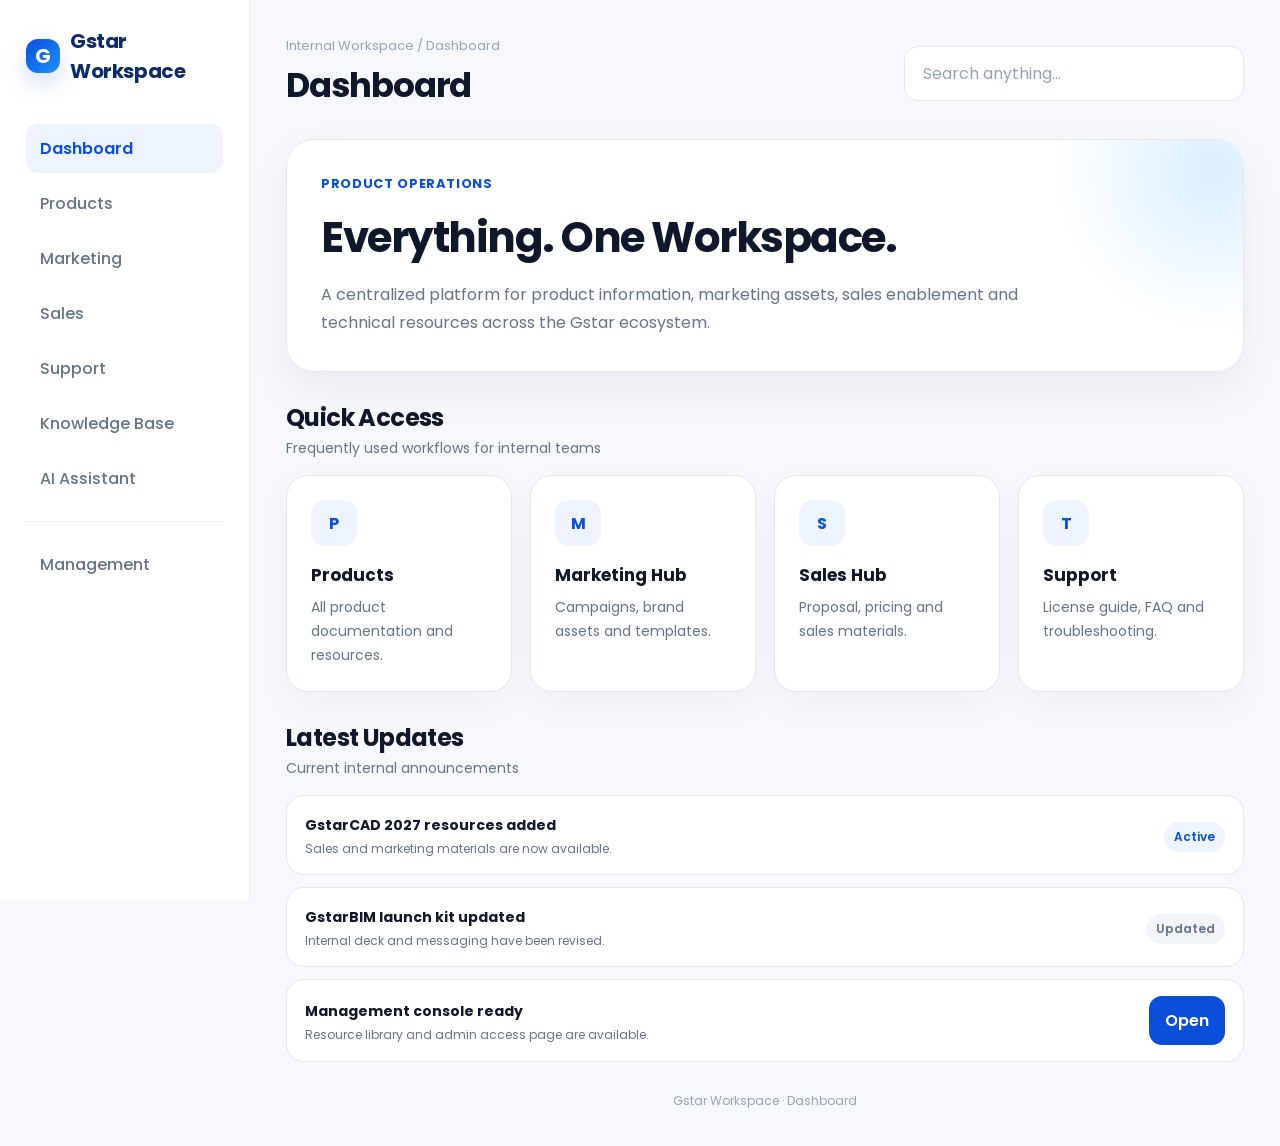
==== commit b8bb4087: "Add files via upload" ====
--- a/index.html
+++ b/index.html
@@ -2,56 +2,59 @@
 <html lang="en">
 <head>
 <meta charset="UTF-8">
-<meta name="viewport" content="width=device-width, initial-scale=1">
+<meta name="viewport" content="width=device-width,initial-scale=1">
 <title>Gstar Workspace | Dashboard</title>
-<link rel="preconnect" href="https://fonts.googleapis.com">
-<link rel="preconnect" href="https://fonts.gstatic.com" crossorigin>
-<link href="https://fonts.googleapis.com/css2?family=Poppins:wght@400;500;600;700;800&display=swap" rel="stylesheet">
+<link href="https://fonts.googleapis.com/css2?family=Poppins:wght@400;500;600;700&display=swap" rel="stylesheet">
 <link rel="stylesheet" href="assets/css/style.css">
-<link rel="icon" type="image/png" href="assets/img/favicon.png">
 </head>
 <body>
 <div class="wrapper">
-  <aside class="sidebar">
-    <a class="brand" href="index.html"><span class="brand-mark">G</span><span>Gstar Workspace</span></a>
-    <nav class="nav"><a class="active" href="index.html">Dashboard</a>
-<a class="" href="products.html">Products</a>
-<a class="" href="marketing.html">Marketing</a>
-<a class="" href="sales.html">Sales</a>
-<a class="" href="support.html">Support</a>
-<a class="" href="knowledge.html">Knowledge Base</a>
-<a class="" href="ai-assistant.html">AI Assistant</a><div class="divider"></div><a class="" href="management-login.html">Management</a></nav>
-  </aside>
-  <main class="main">
-    <header class="topbar">
-      <div><div class="crumb">Internal Workspace / Dashboard</div><h1>Dashboard</h1></div>
-      <div class="top-actions"><div class="search-shell"><span data-icon="search"></span><input id="globalSearch" type="search" placeholder="Search anything..." autocomplete="off"><div id="globalSearchResults" class="search-results"></div></div><button class="icon-btn" id="bellButton" aria-label="Notifications"><span data-icon="bell"></span><span class="dot"></span></button></div>
-    </header>
-    <div class="notification-panel" id="notificationPanel"><div class="panel-title">Latest Updates</div><div id="notificationItems"></div><a class="panel-link" href="Gstar-Management.html">Manage announcements →</a></div>
-    <section class="hero dashboard-hero">
-  <div class="kicker">Product Operations</div>
-  <h2>Everything. One Workspace.</h2>
-  <p>A centralized platform for product information, marketing assets, sales enablement and technical resources across the Gstar ecosystem.</p>
+<aside class="sidebar"><div class="logo">Gstar Workspace</div><nav class="nav">
+<a class="active" href="index.html">Dashboard</a>
+<a href="products.html">Products</a>
+<a href="marketing.html">Marketing</a>
+<a href="sales.html">Sales</a>
+<a href="support.html">Support</a>
+<a href="knowledge.html">Knowledge Base</a>
+<a href="ai-assistant.html">AI Assistant</a>
+<div class="divider"></div>
+<a href="Gstar-Management.html">Management</a>
+</nav></aside>
+<main class="main">
+<div class="top">
+<div>
+<div class="crumb">Internal Workspace / Dashboard</div>
+<h1>Dashboard</h1>
+</div>
+<div class="search">Search anything...</div>
+</div>
+<section class="hero">
+<div class="kicker">Product Operations</div>
+<h2>Everything. One Workspace.</h2>
+<p>A centralized platform for product information, marketing assets, sales enablement and technical resources across the Gstar ecosystem.</p>
+</section>
+
+<section class="section">
+<div class="section-head"><div><div class="section-title">Quick Access</div><div class="section-desc">Frequently used workflows for internal teams</div></div></div>
+<div class="grid-4">
+<a class="card" href="products.html"><div class="icon">P</div><h3>Products</h3><p>All product documentation and resources.</p></a>
+<a class="card" href="marketing.html"><div class="icon">M</div><h3>Marketing Hub</h3><p>Campaigns, brand assets and templates.</p></a>
+<a class="card" href="sales.html"><div class="icon">S</div><h3>Sales Hub</h3><p>Proposal, pricing and sales materials.</p></a>
+<a class="card" href="support.html"><div class="icon">T</div><h3>Support</h3><p>License guide, FAQ and troubleshooting.</p></a>
+</div>
 </section>
 <section class="section">
-  <div class="section-head"><div><div class="section-title">Quick Access</div><div class="section-desc">พื้นที่หลักสำหรับทีมภายใน</div></div></div>
-  <div class="grid-6 quick-grid">
-    <a class="card quick-card" href="products.html"><div class="icon-badge"><span data-icon="package"></span></div><h3>Products</h3><p>รวมข้อมูลผลิตภัณฑ์ โลโก้ คู่มือ และทรัพยากรทั้งหมด</p></a>
-    <a class="card quick-card" href="marketing.html"><div class="icon-badge"><span data-icon="megaphone"></span></div><h3>Marketing Hub</h3><p>แคมเปญ สื่อการตลาด Brand Assets และ Landing Page</p></a>
-    <a class="card quick-card" href="sales.html"><div class="icon-badge"><span data-icon="briefcase"></span></div><h3>Sales Hub</h3><p>Price List, Proposal, Comparison และเอกสารงานขาย</p></a>
-    <a class="card quick-card" href="support.html"><div class="icon-badge"><span data-icon="headset"></span></div><h3>Support Hub</h3><p>Installation, Activation, License และ FAQ</p></a>
-    <a class="card quick-card" href="knowledge.html"><div class="icon-badge"><span data-icon="book-open"></span></div><h3>Knowledge Base</h3><p>คู่มือ บทความ Training และ Wiki ภายในทีม</p></a>
-    <a class="card quick-card" href="ai-assistant.html"><div class="icon-badge"><span data-icon="bot"></span></div><h3>AI Assistant</h3><p>Workspace AI สำหรับค้นหาและช่วยงานในอนาคต</p></a>
-  </div>
+<div class="section-head"><div><div class="section-title">Latest Updates</div><div class="section-desc">Current internal announcements</div></div></div>
+<div class="list">
+<div class="list-item"><div><strong>GstarCAD 2027 resources added</strong><span>Sales and marketing materials are now available.</span></div><span class="tag blue">Active</span></div>
+<div class="list-item"><div><strong>GstarBIM launch kit updated</strong><span>Internal deck and messaging have been revised.</span></div><span class="tag">Updated</span></div>
+<div class="list-item"><div><strong>Management console ready</strong><span>Resource library and admin access page are available.</span></div><a class="btn primary" href="Gstar-Management.html">Open</a></div>
+</div>
 </section>
-<section class="section">
-  <div class="section-head"><div><div class="section-title">Latest Updates</div><div class="section-desc">ประกาศล่าสุดจาก Workspace</div></div><a class="btn secondary" href="Gstar-Management.html">Manage</a></div>
-  <div class="list" id="dashboardAnnouncements"></div>
-</section>
-    <footer class="footer">Gstar Workspace · Dashboard</footer>
-  </main>
+
+<div class="footer">Gstar Workspace · Dashboard</div>
+</main>
 </div>
 <script src="assets/js/app.js"></script>
-
 </body>
 </html>
--- a/assets/css/style.css
+++ b/assets/css/style.css
@@ -1,2 +1,329 @@
+*{margin:0;padding:0;box-sizing:border-box}
+:root{
+  --bg:#f6f8fc;
+  --card:#ffffff;
+  --text:#0f172a;
+  --muted:#64748b;
+  --line:#e5e7eb;
+  --blue:#0b4ed8;
+  --blue-2:#1f8fff;
+  --soft:#edf4ff;
+  --green:#10b981;
+  --orange:#f97316;
+  --red:#ef4444;
+  --shadow:0 18px 45px rgba(15,23,42,.06);
+  --radius:22px;
+}
+body{
+  font-family:Poppins,Arial,sans-serif;
+  background:var(--bg);
+  color:var(--text);
+}
+.wrapper{
+  display:grid;
+  grid-template-columns:250px 1fr;
+  min-height:100vh;
+}
+.sidebar{
+  background:#fff;
+  border-right:1px solid #e7edf5;
+  padding:26px;
+  position:sticky;
+  top:0;
+  height:100vh;
+}
+.logo{
+  font-size:22px;
+  font-weight:700;
+  color:var(--blue);
+  margin-bottom:40px;
+}
+.nav a{
+  display:block;
+  text-decoration:none;
+  color:#64748b;
+  padding:12px 14px;
+  border-radius:12px;
+  margin-bottom:6px;
+  transition:.2s ease;
+}
+.nav a:hover,.nav a.active{
+  background:var(--soft);
+  color:var(--blue);
+  font-weight:600;
+}
+.divider{
+  height:1px;
+  background:#eef2f7;
+  margin:18px 0;
+}
+.main{
+  padding:36px;
+  max-width:1500px;
+  width:100%;
+}
+.top{
+  display:flex;
+  justify-content:space-between;
+  align-items:center;
+  margin-bottom:28px;
+  gap:18px;
+}
+.crumb{
+  font-size:13px;
+  color:#94a3b8;
+  margin-bottom:4px;
+}
+h1{
+  font-size:34px;
+  letter-spacing:-1.2px;
+}
+.search{
+  background:#fff;
+  border:1px solid var(--line);
+  border-radius:14px;
+  padding:14px 18px;
+  width:340px;
+  color:#94a3b8;
+}
+.hero{
+  background:#fff;
+  border:1px solid var(--line);
+  border-radius:28px;
+  padding:34px;
+  box-shadow:var(--shadow);
+  margin-bottom:26px;
+  position:relative;
+  overflow:hidden;
+}
+.hero:after{
+  content:"";
+  position:absolute;
+  right:-130px;
+  top:-130px;
+  width:320px;
+  height:320px;
+  background:radial-gradient(circle,#d9eeff 0%,transparent 70%);
+}
+.kicker{
+  color:var(--blue);
+  font-weight:700;
+  font-size:13px;
+  text-transform:uppercase;
+  letter-spacing:.05em;
+  margin-bottom:12px;
+}
+.hero h2{
+  font-size:42px;
+  letter-spacing:-1.5px;
+  margin-bottom:12px;
+  position:relative;
+  z-index:1;
+}
+.hero p{
+  color:var(--muted);
+  line-height:1.75;
+  max-width:720px;
+  position:relative;
+  z-index:1;
+}
+.section{
+  margin-top:28px;
+}
+.section-head{
+  display:flex;
+  justify-content:space-between;
+  align-items:end;
+  margin-bottom:16px;
+  gap:16px;
+}
+.section-title{
+  font-size:24px;
+  letter-spacing:-.6px;
+  font-weight:700;
+}
+.section-desc{
+  font-size:14px;
+  color:var(--muted);
+  margin-top:3px;
+}
+.grid-4{display:grid;grid-template-columns:repeat(4,1fr);gap:18px}
+.grid-3{display:grid;grid-template-columns:repeat(3,1fr);gap:18px}
+.grid-2{display:grid;grid-template-columns:repeat(2,1fr);gap:18px}
+.card{
+  background:#fff;
+  border:1px solid var(--line);
+  border-radius:var(--radius);
+  padding:24px;
+  box-shadow:0 12px 35px rgba(15,23,42,.04);
+  transition:.2s ease;
+}
+.card:hover{
+  transform:translateY(-3px);
+  box-shadow:0 18px 45px rgba(15,23,42,.08);
+}
+.icon{
+  width:46px;
+  height:46px;
+  border-radius:14px;
+  background:var(--soft);
+  display:flex;
+  align-items:center;
+  justify-content:center;
+  margin-bottom:16px;
+  font-weight:700;
+  color:var(--blue);
+}
+.card h3{
+  font-size:17px;
+  margin-bottom:8px;
+}
+.card p{
+  color:var(--muted);
+  font-size:14px;
+  line-height:1.7;
+}
+.tag{
+  display:inline-flex;
+  margin-top:14px;
+  padding:6px 10px;
+  border-radius:999px;
+  background:#f1f5f9;
+  color:#475569;
+  font-size:12px;
+  font-weight:600;
+}
+.tag.blue{background:var(--soft);color:var(--blue)}
+.list{display:grid;gap:12px}
+.list-item{
+  display:flex;
+  justify-content:space-between;
+  gap:14px;
+  align-items:center;
+  background:#fff;
+  border:1px solid var(--line);
+  border-radius:18px;
+  padding:16px 18px;
+}
+.list-item strong{font-size:14px}
+.list-item span{display:block;font-size:12px;color:var(--muted);margin-top:3px}
+.btn{
+  display:inline-flex;
+  align-items:center;
+  justify-content:center;
+  text-decoration:none;
+  border:none;
+  border-radius:13px;
+  padding:12px 16px;
+  font-weight:600;
+  font-family:inherit;
+  cursor:pointer;
+}
+.btn.primary{background:var(--blue);color:#fff}
+.btn.secondary{background:#fff;color:#334155;border:1px solid var(--line)}
+.footer{
+  margin-top:30px;
+  text-align:center;
+  font-size:12px;
+  color:#94a3b8;
+}
+.admin-gate{
+  position:fixed;
+  inset:0;
+  z-index:9999;
+  display:grid;
+  place-items:center;
+  padding:24px;
+  background:rgba(246,248,252,.9);
+  backdrop-filter:blur(16px);
+}
+.admin-login{
+  width:min(420px,100%);
+  background:#fff;
+  border:1px solid var(--line);
+  border-radius:28px;
+  padding:32px;
+  box-shadow:0 30px 90px rgba(15,23,42,.14);
+}
+.admin-login h2{font-size:28px;margin-bottom:8px}
+.admin-login p{color:var(--muted);font-size:14px;line-height:1.65;margin-bottom:20px}
+.admin-login input{
+  width:100%;
+  border:1px solid var(--line);
+  border-radius:14px;
+  padding:14px 16px;
+  margin-bottom:12px;
+}
+.error{
+  display:none;
+  color:var(--red);
+  font-size:13px;
+  font-weight:600;
+  margin-top:10px;
+}
+.error.show{display:block}
+.locked .wrapper{
+  filter:blur(10px);
+  pointer-events:none;
+  user-select:none;
+}
+.chat-box{
+  background:#fff;
+  border:1px solid var(--line);
+  border-radius:28px;
+  padding:24px;
+  box-shadow:var(--shadow);
+}
+.chat-area{
+  min-height:280px;
+  background:#f8fafc;
+  border:1px solid #edf2f7;
+  border-radius:22px;
+  padding:20px;
+  display:grid;
+  align-content:start;
+  gap:14px;
+  margin-bottom:16px;
+}
+.bubble{
+  max-width:760px;
+  padding:14px 16px;
+  border-radius:16px;
+  font-size:14px;
+  line-height:1.65;
+}
+.bubble.ai{background:#fff;border:1px solid var(--line)}
+.bubble.user{background:var(--blue);color:#fff;margin-left:auto}
+.prompt-row{display:flex;gap:10px}
+.prompt-row input{
+  flex:1;
+  border:1px solid var(--line);
+  border-radius:14px;
+  padding:15px 16px;
+}
+@media(max-width:1100px){
+  .wrapper{grid-template-columns:1fr}
+  .sidebar{position:relative;height:auto;border-right:none;border-bottom:1px solid #eee}
+  .grid-4{grid-template-columns:repeat(2,1fr)}
+  .grid-3,.grid-2{grid-template-columns:1fr}
+}
+@media(max-width:700px){
+  .main{padding:20px}
+  .top,.section-head{align-items:flex-start;flex-direction:column}
+  .search{width:100%}
+  .hero h2{font-size:32px}
+  .grid-4{grid-template-columns:1fr}
+  .prompt-row{flex-direction:column}
+}
 
-:root{--bg:#f5f7fb;--panel:#fff;--text:#0f172a;--muted:#64748b;--line:#dfe7f3;--blue:#0b5cff;--blue2:#eaf2ff;--shadow:0 18px 50px rgba(15,23,42,.08);--radius:22px}*{box-sizing:border-box}body{margin:0;font-family:Poppins,Arial,sans-serif;background:var(--bg);color:var(--text)}a{color:inherit}.wrapper{display:flex;min-height:100vh}.sidebar{width:260px;background:rgba(255,255,255,.86);border-right:1px solid var(--line);padding:28px 20px;position:fixed;inset:0 auto 0 0;backdrop-filter:blur(16px)}.brand{display:flex;align-items:center;gap:10px;font-weight:800;font-size:20px;text-decoration:none;color:#0b2b69}.brand-mark{width:34px;height:34px;border-radius:12px;background:linear-gradient(135deg,#0b5cff,#5be7ff);color:#fff;display:grid;place-items:center;font-weight:800}.nav{display:flex;flex-direction:column;gap:10px;margin-top:32px}.nav a{text-decoration:none;color:#42526b;font-weight:600;padding:14px 14px;border-radius:14px}.nav a:hover,.nav a.active{background:var(--blue2);color:var(--blue)}.divider{height:1px;background:var(--line);margin:14px 0}.main{margin-left:260px;width:calc(100% - 260px);padding:34px 44px 28px}.topbar{display:flex;justify-content:space-between;gap:24px;align-items:flex-start;margin-bottom:34px}.crumb{font-size:13px;color:#7890ad;margin-bottom:10px}.topbar h1{font-size:34px;line-height:1;margin:0;font-weight:800}.top-actions{display:flex;align-items:center;gap:12px;position:relative}.search-shell,.product-search{height:52px;background:#fff;border:1px solid var(--line);border-radius:16px;display:flex;align-items:center;gap:10px;padding:0 16px;box-shadow:0 8px 24px rgba(15,23,42,.04);position:relative}.search-shell{width:340px}.search-shell input,.product-search input{border:0;outline:0;width:100%;font:600 14px Poppins;color:var(--text);background:transparent}.icon-btn{width:48px;height:48px;border-radius:16px;border:1px solid var(--line);background:#fff;display:grid;place-items:center;cursor:pointer;position:relative;box-shadow:0 8px 24px rgba(15,23,42,.04)}.dot{position:absolute;right:13px;top:12px;width:7px;height:7px;border-radius:50%;background:var(--blue)}[data-icon] svg{width:21px;height:21px;stroke:currentColor}.notification-panel{display:none;position:absolute;right:44px;top:98px;width:360px;background:#fff;border:1px solid var(--line);border-radius:18px;box-shadow:var(--shadow);z-index:30;padding:16px}.notification-panel.show{display:block}.panel-title{font-weight:800;margin-bottom:8px}.panel-link{display:block;text-decoration:none;color:var(--blue);font-weight:700;margin-top:12px}.hero{background:linear-gradient(135deg,#fff 0%,#f7fbff 55%,#e8f2ff 100%);border:1px solid var(--line);border-radius:var(--radius);padding:46px;box-shadow:var(--shadow);margin-bottom:30px;position:relative;overflow:hidden}.hero:after{content:"";position:absolute;right:-45px;top:-55px;width:190px;height:190px;border-radius:50%;background:rgba(11,92,255,.12)}.kicker{color:var(--blue);font-size:13px;font-weight:800;letter-spacing:.08em;text-transform:uppercase;margin-bottom:14px}.hero h2{font-size:44px;line-height:1.08;margin:0 0 18px;font-weight:800;max-width:820px}.hero p{font-size:16px;line-height:1.8;color:#536987;max-width:760px;margin:0}.section{margin-top:30px}.section-head{display:flex;justify-content:space-between;gap:16px;align-items:center;margin-bottom:18px}.section-title{font-size:24px;font-weight:800}.section-desc{font-size:14px;color:var(--muted);margin-top:4px}.grid-3,.grid-4,.grid-6{display:grid;gap:18px}.grid-3{grid-template-columns:repeat(3,1fr)}.grid-4{grid-template-columns:repeat(4,1fr)}.grid-6{grid-template-columns:repeat(3,1fr)}.card{background:#fff;border:1px solid var(--line);border-radius:20px;padding:24px;text-decoration:none;box-shadow:0 10px 28px rgba(15,23,42,.04);transition:.2s;color:inherit}.card:hover{transform:translateY(-4px);border-color:#b8d1ff;box-shadow:var(--shadow)}.card h3{font-size:18px;margin:14px 0 10px;font-weight:800;text-decoration:none}.card p{font-size:14px;line-height:1.7;color:#65758f;margin:0;text-decoration:none}.icon-badge{width:50px;height:50px;border-radius:16px;background:var(--blue2);color:var(--blue);display:grid;place-items:center}.list{display:grid;gap:12px}.list-item{background:#fff;border:1px solid var(--line);border-radius:18px;padding:18px;display:flex;justify-content:space-between;gap:18px;align-items:center}.list-item strong{display:block;font-size:15px}.list-item span{display:block;color:var(--muted);font-size:13px;margin-top:5px}.tag{padding:7px 10px;border-radius:999px;background:#eef2f7;color:#54657d;font-size:12px;font-weight:800;white-space:nowrap}.tag.blue{background:var(--blue2);color:var(--blue)}.tag.off{background:#fff1f2;color:#e11d48}.btn{border:0;border-radius:14px;padding:12px 16px;font-weight:800;text-decoration:none;cursor:pointer;font-family:Poppins}.btn.primary{background:var(--blue);color:#fff}.btn.secondary{background:#fff;border:1px solid var(--line);color:#334155}.footer{text-align:center;color:#8aa0bb;font-size:13px;margin-top:36px}.search-results{display:none;position:absolute;top:58px;right:0;width:420px;background:#fff;border:1px solid var(--line);border-radius:18px;box-shadow:var(--shadow);z-index:40;overflow:hidden}.search-results.show{display:block}.search-result{display:flex;gap:12px;padding:14px 16px;text-decoration:none;border-bottom:1px solid #edf2f8}.search-result:hover{background:#f8fbff}.search-result:last-child{border-bottom:0}.search-result small{color:var(--muted)}.products-toolbar{display:flex;justify-content:space-between;gap:16px;align-items:center}.product-search{width:340px}.category-tabs{display:flex;gap:10px;flex-wrap:wrap;justify-content:flex-end}.tab{border:1px solid var(--line);background:#fff;border-radius:999px;padding:10px 14px;font-weight:800;color:#50627b;cursor:pointer}.tab.active{background:var(--blue);border-color:var(--blue);color:#fff}.product-groups{display:grid;gap:28px}.product-group-title{font-size:22px;font-weight:800;margin:0 0 14px;display:flex;align-items:center;gap:10px}.product-count{font-size:13px;color:var(--muted);font-weight:700}.product-grid{display:grid;grid-template-columns:repeat(4,1fr);gap:18px}.product-card{background:#fff;border:1px solid var(--line);border-radius:24px;padding:22px;text-align:center;text-decoration:none;box-shadow:0 12px 30px rgba(15,23,42,.05);transition:.22s;position:relative;overflow:hidden}.product-card:hover{transform:translateY(-5px);border-color:#b6d0ff;box-shadow:var(--shadow)}.product-logo-wrap{height:120px;display:grid;place-items:center;margin-bottom:16px}.product-logo{max-width:112px;max-height:96px;object-fit:contain;transition:.22s}.product-card:hover .product-logo{transform:scale(1.06)}.product-card h3{font-size:18px;margin:0 0 6px;font-weight:800}.product-card p{font-size:13px;color:#64748b;margin:0 0 12px;line-height:1.5}.product-meta{display:flex;justify-content:center;gap:8px;flex-wrap:wrap}.external-mark{position:absolute;right:14px;top:14px;color:var(--blue)}.empty-state{padding:28px;border:1px dashed var(--line);border-radius:20px;color:var(--muted);text-align:center}.login-page{min-height:100vh;display:grid;grid-template-columns:1fr 520px}.login-brand-panel{padding:48px;background:linear-gradient(135deg,#fff,#eaf2ff);display:flex;flex-direction:column;justify-content:space-between}.login-copy h1{font-size:48px;line-height:1.08;margin:14px 0}.login-copy p{color:#536987;line-height:1.8;max-width:620px}.back-link{color:var(--blue);font-weight:800;text-decoration:none}.login-side{display:grid;place-items:center;background:#fff}.login-card{width:380px;border:1px solid var(--line);border-radius:24px;padding:30px;box-shadow:var(--shadow)}label{display:block;font-size:13px;font-weight:800;color:#46566d;margin:14px 0 7px}input,textarea{width:100%;border:1px solid var(--line);border-radius:14px;padding:12px 14px;font-family:Poppins;outline:none}textarea{resize:vertical}.login-error{display:none;color:#e11d48;font-size:13px;font-weight:700;margin-top:12px}.login-error.show{display:block}.login-note{font-size:12px;color:var(--muted);line-height:1.7;margin-top:14px}.admin-table{display:grid;gap:10px}.admin-row{background:#fff;border:1px solid var(--line);border-radius:18px;padding:14px;display:grid;grid-template-columns:1fr auto;gap:14px;align-items:center}.admin-row-actions{display:flex;gap:8px;flex-wrap:wrap}.mini-btn{border:1px solid var(--line);background:#fff;border-radius:10px;padding:8px 10px;font-weight:800;cursor:pointer}.mini-btn.danger{color:#e11d48}.modal{position:fixed;inset:0;background:rgba(15,23,42,.45);display:none;place-items:center;z-index:100}.modal.show{display:grid}.modal-card{width:min(520px,92vw);background:#fff;border-radius:24px;padding:24px;box-shadow:var(--shadow)}.modal-card h3{margin-top:0}.check{display:flex;gap:10px;align-items:center}.check input{width:auto}.modal-actions{display:flex;justify-content:flex-end;gap:10px;margin-top:18px}@media(max-width:1100px){.grid-4,.product-grid{grid-template-columns:repeat(2,1fr)}.grid-6{grid-template-columns:repeat(2,1fr)}.topbar{flex-direction:column}.search-shell{width:min(100%,420px)}.products-toolbar{align-items:flex-start;flex-direction:column}.category-tabs{justify-content:flex-start}.login-page{grid-template-columns:1fr}}@media(max-width:760px){.sidebar{position:static;width:100%;border-right:0;border-bottom:1px solid var(--line)}.wrapper{display:block}.main{margin-left:0;width:100%;padding:24px 18px}.grid-3,.grid-4,.grid-6,.product-grid{grid-template-columns:1fr}.hero{padding:30px}.hero h2{font-size:34px}.search-results{width:calc(100vw - 36px);right:auto;left:0}.notification-panel{right:18px;left:18px;width:auto}.product-search{width:100%}}
+/* Workspace Foundation Sidebar Lock */
+.logo{display:flex;align-items:center;gap:10px;font-size:20px;font-weight:700;color:#0b2b69;margin-bottom:38px;letter-spacing:-.4px}
+.logo::before{content:"G";width:34px;height:34px;border-radius:12px;display:grid;place-items:center;color:#fff;font-weight:700;background:linear-gradient(135deg,var(--blue),var(--blue-2));box-shadow:0 10px 22px rgba(11,78,216,.18);flex:0 0 auto}
+
+
+/* Workspace V4 Foundation Lock */
+a.card{color:inherit;text-decoration:none}
+.nav a{font-weight:500}
+.nav a:hover,.nav a.active{font-weight:600}
+.sidebar{width:250px}
+.wrapper{grid-template-columns:250px 1fr}
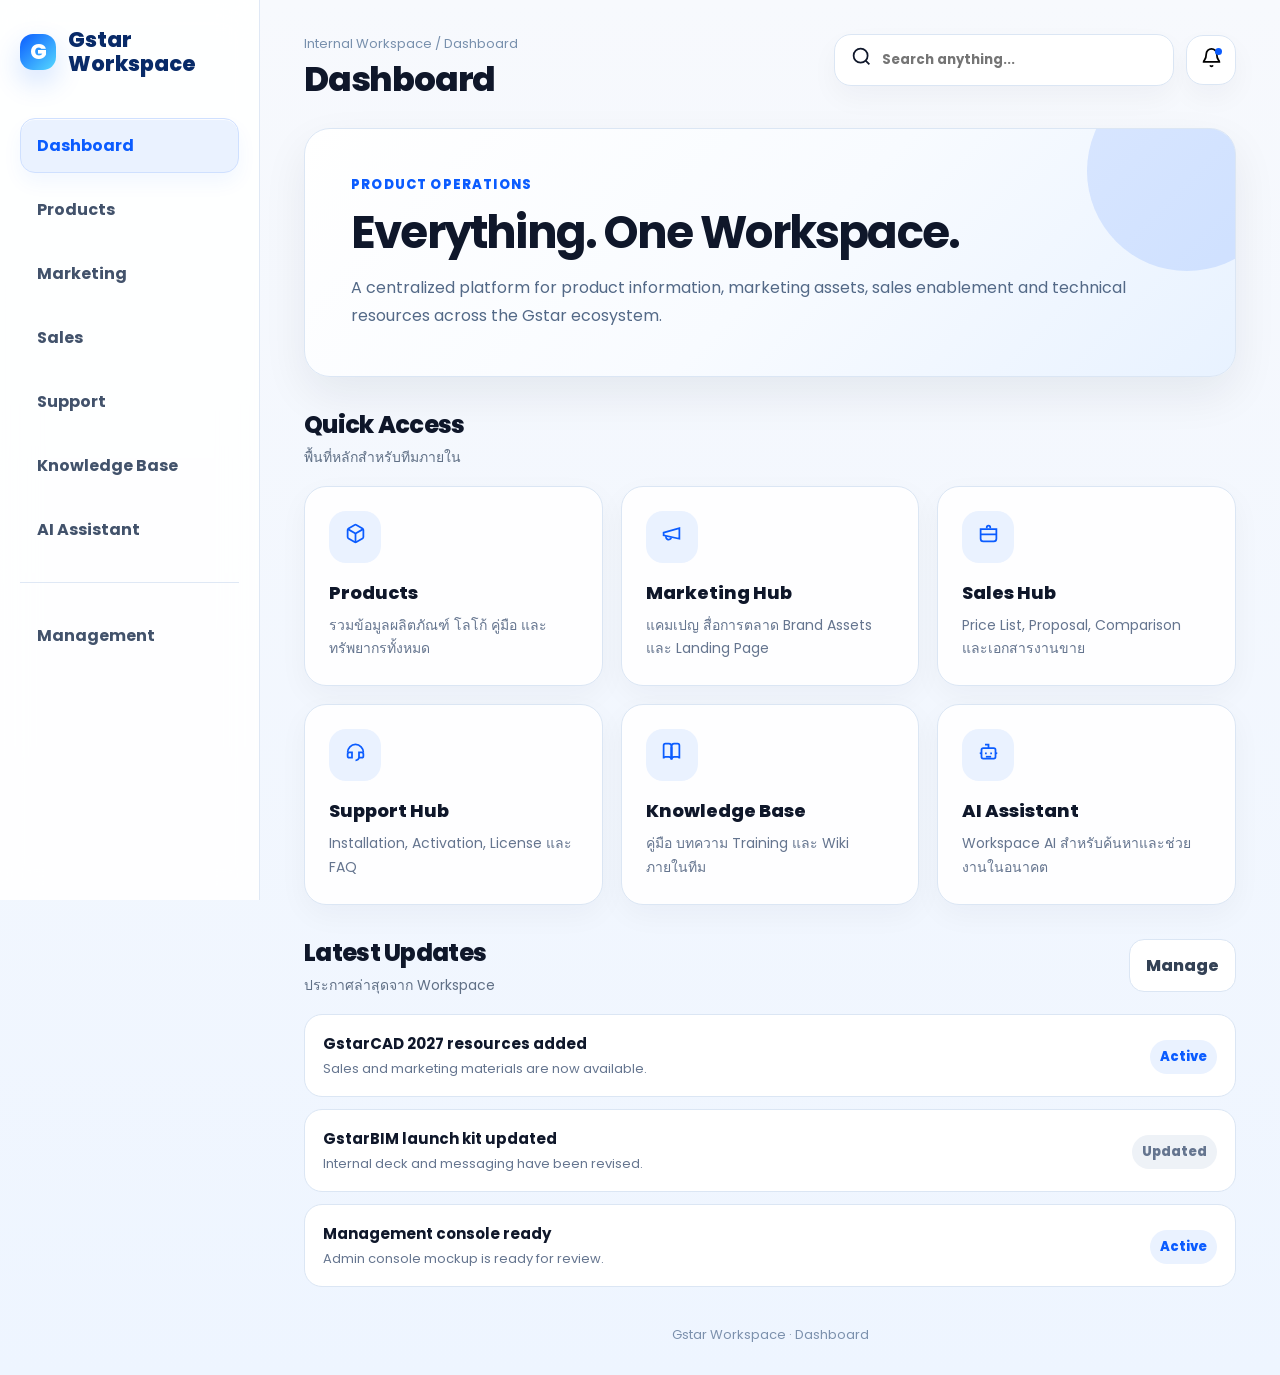
==== commit 104aff53: "Add files via upload" ====
--- a/index.html
+++ b/index.html
@@ -1,60 +1,3 @@
-<!DOCTYPE html>
-<html lang="en">
-<head>
-<meta charset="UTF-8">
-<meta name="viewport" content="width=device-width,initial-scale=1">
-<title>Gstar Workspace | Dashboard</title>
-<link href="https://fonts.googleapis.com/css2?family=Poppins:wght@400;500;600;700&display=swap" rel="stylesheet">
-<link rel="stylesheet" href="assets/css/style.css">
-</head>
-<body>
-<div class="wrapper">
-<aside class="sidebar"><div class="logo">Gstar Workspace</div><nav class="nav">
-<a class="active" href="index.html">Dashboard</a>
-<a href="products.html">Products</a>
-<a href="marketing.html">Marketing</a>
-<a href="sales.html">Sales</a>
-<a href="support.html">Support</a>
-<a href="knowledge.html">Knowledge Base</a>
-<a href="ai-assistant.html">AI Assistant</a>
-<div class="divider"></div>
-<a href="Gstar-Management.html">Management</a>
-</nav></aside>
-<main class="main">
-<div class="top">
-<div>
-<div class="crumb">Internal Workspace / Dashboard</div>
-<h1>Dashboard</h1>
-</div>
-<div class="search">Search anything...</div>
-</div>
-<section class="hero">
-<div class="kicker">Product Operations</div>
-<h2>Everything. One Workspace.</h2>
-<p>A centralized platform for product information, marketing assets, sales enablement and technical resources across the Gstar ecosystem.</p>
-</section>
-
-<section class="section">
-<div class="section-head"><div><div class="section-title">Quick Access</div><div class="section-desc">Frequently used workflows for internal teams</div></div></div>
-<div class="grid-4">
-<a class="card" href="products.html"><div class="icon">P</div><h3>Products</h3><p>All product documentation and resources.</p></a>
-<a class="card" href="marketing.html"><div class="icon">M</div><h3>Marketing Hub</h3><p>Campaigns, brand assets and templates.</p></a>
-<a class="card" href="sales.html"><div class="icon">S</div><h3>Sales Hub</h3><p>Proposal, pricing and sales materials.</p></a>
-<a class="card" href="support.html"><div class="icon">T</div><h3>Support</h3><p>License guide, FAQ and troubleshooting.</p></a>
-</div>
-</section>
-<section class="section">
-<div class="section-head"><div><div class="section-title">Latest Updates</div><div class="section-desc">Current internal announcements</div></div></div>
-<div class="list">
-<div class="list-item"><div><strong>GstarCAD 2027 resources added</strong><span>Sales and marketing materials are now available.</span></div><span class="tag blue">Active</span></div>
-<div class="list-item"><div><strong>GstarBIM launch kit updated</strong><span>Internal deck and messaging have been revised.</span></div><span class="tag">Updated</span></div>
-<div class="list-item"><div><strong>Management console ready</strong><span>Resource library and admin access page are available.</span></div><a class="btn primary" href="Gstar-Management.html">Open</a></div>
-</div>
-</section>
-
-<div class="footer">Gstar Workspace · Dashboard</div>
-</main>
-</div>
-<script src="assets/js/app.js"></script>
-</body>
-</html>+<!DOCTYPE html><html lang="en"><head><meta charset="UTF-8"><meta name="viewport" content="width=device-width,initial-scale=1"><link rel="preconnect" href="https://fonts.googleapis.com"><link rel="preconnect" href="https://fonts.gstatic.com" crossorigin><link href="https://fonts.googleapis.com/css2?family=Poppins:wght@400;500;600;700;800&display=swap" rel="stylesheet"><link rel="stylesheet" href="assets/css/style.css"><link rel="icon" type="image/png" href="assets/img/favicon.png">
+<title>Gstar Workspace | Dashboard</title></head><body><div class="wrapper"><aside class="sidebar"><a class="brand" class="active" href="index.html"><span class="brand-mark">G</span><span>Gstar<br>Workspace</span></a><nav class="nav"><a class="active" href="index.html">Dashboard</a><a href="products.html">Products</a><a href="marketing.html">Marketing</a><a href="sales.html">Sales</a><a href="support.html">Support</a><a href="knowledge.html">Knowledge Base</a><a href="ai-assistant.html">AI Assistant</a><div class="divider"></div><a href="management-login.html">Management</a></nav></aside>
+<main class="main"><header class="topbar"><div><div class="crumb">Internal Workspace / Dashboard</div><h1>Dashboard</h1></div><div class="top-actions"><div class="search-shell"><span data-icon="search"></span><input id="globalSearch" type="search" placeholder="Search anything..." autocomplete="off"><div id="globalSearchResults" class="search-results"></div></div><button class="icon-btn" id="bellButton" aria-label="Notifications"><span data-icon="bell"></span><span class="dot"></span></button></div></header><div class="notification-panel" id="notificationPanel"><div class="panel-title">Latest Updates</div><div id="notificationItems"></div><a class="panel-link" href="Gstar-Management.html">Manage announcements →</a></div><section class="hero"><div class="kicker">Product Operations</div><h2>Everything. One Workspace.</h2><p>A centralized platform for product information, marketing assets, sales enablement and technical resources across the Gstar ecosystem.</p></section><section class="section"><div class="section-head"><div><div class="section-title">Quick Access</div><div class="section-desc">พื้นที่หลักสำหรับทีมภายใน</div></div></div><div class="grid-3"><a class="card" href="products.html"><div class="icon-badge"><span data-icon="package"></span></div><h3>Products</h3><p>รวมข้อมูลผลิตภัณฑ์ โลโก้ คู่มือ และทรัพยากรทั้งหมด</p></a><a class="card" href="marketing.html"><div class="icon-badge"><span data-icon="megaphone"></span></div><h3>Marketing Hub</h3><p>แคมเปญ สื่อการตลาด Brand Assets และ Landing Page</p></a><a class="card" href="sales.html"><div class="icon-badge"><span data-icon="briefcase"></span></div><h3>Sales Hub</h3><p>Price List, Proposal, Comparison และเอกสารงานขาย</p></a><a class="card" href="support.html"><div class="icon-badge"><span data-icon="headset"></span></div><h3>Support Hub</h3><p>Installation, Activation, License และ FAQ</p></a><a class="card" href="knowledge.html"><div class="icon-badge"><span data-icon="book"></span></div><h3>Knowledge Base</h3><p>คู่มือ บทความ Training และ Wiki ภายในทีม</p></a><a class="card" href="ai-assistant.html"><div class="icon-badge"><span data-icon="bot"></span></div><h3>AI Assistant</h3><p>Workspace AI สำหรับค้นหาและช่วยงานในอนาคต</p></a></div></section><section class="section"><div class="section-head"><div><div class="section-title">Latest Updates</div><div class="section-desc">ประกาศล่าสุดจาก Workspace</div></div><a class="btn secondary" href="Gstar-Management.html">Manage</a></div><div class="list" id="dashboardAnnouncements"></div></section><footer class="footer">Gstar Workspace · Dashboard</footer></main></div><script src="assets/js/app.js"></script></body></html>
--- a/assets/css/style.css
+++ b/assets/css/style.css
@@ -1,329 +1,3 @@
-*{margin:0;padding:0;box-sizing:border-box}
-:root{
-  --bg:#f6f8fc;
-  --card:#ffffff;
-  --text:#0f172a;
-  --muted:#64748b;
-  --line:#e5e7eb;
-  --blue:#0b4ed8;
-  --blue-2:#1f8fff;
-  --soft:#edf4ff;
-  --green:#10b981;
-  --orange:#f97316;
-  --red:#ef4444;
-  --shadow:0 18px 45px rgba(15,23,42,.06);
-  --radius:22px;
-}
-body{
-  font-family:Poppins,Arial,sans-serif;
-  background:var(--bg);
-  color:var(--text);
-}
-.wrapper{
-  display:grid;
-  grid-template-columns:250px 1fr;
-  min-height:100vh;
-}
-.sidebar{
-  background:#fff;
-  border-right:1px solid #e7edf5;
-  padding:26px;
-  position:sticky;
-  top:0;
-  height:100vh;
-}
-.logo{
-  font-size:22px;
-  font-weight:700;
-  color:var(--blue);
-  margin-bottom:40px;
-}
-.nav a{
-  display:block;
-  text-decoration:none;
-  color:#64748b;
-  padding:12px 14px;
-  border-radius:12px;
-  margin-bottom:6px;
-  transition:.2s ease;
-}
-.nav a:hover,.nav a.active{
-  background:var(--soft);
-  color:var(--blue);
-  font-weight:600;
-}
-.divider{
-  height:1px;
-  background:#eef2f7;
-  margin:18px 0;
-}
-.main{
-  padding:36px;
-  max-width:1500px;
-  width:100%;
-}
-.top{
-  display:flex;
-  justify-content:space-between;
-  align-items:center;
-  margin-bottom:28px;
-  gap:18px;
-}
-.crumb{
-  font-size:13px;
-  color:#94a3b8;
-  margin-bottom:4px;
-}
-h1{
-  font-size:34px;
-  letter-spacing:-1.2px;
-}
-.search{
-  background:#fff;
-  border:1px solid var(--line);
-  border-radius:14px;
-  padding:14px 18px;
-  width:340px;
-  color:#94a3b8;
-}
-.hero{
-  background:#fff;
-  border:1px solid var(--line);
-  border-radius:28px;
-  padding:34px;
-  box-shadow:var(--shadow);
-  margin-bottom:26px;
-  position:relative;
-  overflow:hidden;
-}
-.hero:after{
-  content:"";
-  position:absolute;
-  right:-130px;
-  top:-130px;
-  width:320px;
-  height:320px;
-  background:radial-gradient(circle,#d9eeff 0%,transparent 70%);
-}
-.kicker{
-  color:var(--blue);
-  font-weight:700;
-  font-size:13px;
-  text-transform:uppercase;
-  letter-spacing:.05em;
-  margin-bottom:12px;
-}
-.hero h2{
-  font-size:42px;
-  letter-spacing:-1.5px;
-  margin-bottom:12px;
-  position:relative;
-  z-index:1;
-}
-.hero p{
-  color:var(--muted);
-  line-height:1.75;
-  max-width:720px;
-  position:relative;
-  z-index:1;
-}
-.section{
-  margin-top:28px;
-}
-.section-head{
-  display:flex;
-  justify-content:space-between;
-  align-items:end;
-  margin-bottom:16px;
-  gap:16px;
-}
-.section-title{
-  font-size:24px;
-  letter-spacing:-.6px;
-  font-weight:700;
-}
-.section-desc{
-  font-size:14px;
-  color:var(--muted);
-  margin-top:3px;
-}
-.grid-4{display:grid;grid-template-columns:repeat(4,1fr);gap:18px}
-.grid-3{display:grid;grid-template-columns:repeat(3,1fr);gap:18px}
-.grid-2{display:grid;grid-template-columns:repeat(2,1fr);gap:18px}
-.card{
-  background:#fff;
-  border:1px solid var(--line);
-  border-radius:var(--radius);
-  padding:24px;
-  box-shadow:0 12px 35px rgba(15,23,42,.04);
-  transition:.2s ease;
-}
-.card:hover{
-  transform:translateY(-3px);
-  box-shadow:0 18px 45px rgba(15,23,42,.08);
-}
-.icon{
-  width:46px;
-  height:46px;
-  border-radius:14px;
-  background:var(--soft);
-  display:flex;
-  align-items:center;
-  justify-content:center;
-  margin-bottom:16px;
-  font-weight:700;
-  color:var(--blue);
-}
-.card h3{
-  font-size:17px;
-  margin-bottom:8px;
-}
-.card p{
-  color:var(--muted);
-  font-size:14px;
-  line-height:1.7;
-}
-.tag{
-  display:inline-flex;
-  margin-top:14px;
-  padding:6px 10px;
-  border-radius:999px;
-  background:#f1f5f9;
-  color:#475569;
-  font-size:12px;
-  font-weight:600;
-}
-.tag.blue{background:var(--soft);color:var(--blue)}
-.list{display:grid;gap:12px}
-.list-item{
-  display:flex;
-  justify-content:space-between;
-  gap:14px;
-  align-items:center;
-  background:#fff;
-  border:1px solid var(--line);
-  border-radius:18px;
-  padding:16px 18px;
-}
-.list-item strong{font-size:14px}
-.list-item span{display:block;font-size:12px;color:var(--muted);margin-top:3px}
-.btn{
-  display:inline-flex;
-  align-items:center;
-  justify-content:center;
-  text-decoration:none;
-  border:none;
-  border-radius:13px;
-  padding:12px 16px;
-  font-weight:600;
-  font-family:inherit;
-  cursor:pointer;
-}
-.btn.primary{background:var(--blue);color:#fff}
-.btn.secondary{background:#fff;color:#334155;border:1px solid var(--line)}
-.footer{
-  margin-top:30px;
-  text-align:center;
-  font-size:12px;
-  color:#94a3b8;
-}
-.admin-gate{
-  position:fixed;
-  inset:0;
-  z-index:9999;
-  display:grid;
-  place-items:center;
-  padding:24px;
-  background:rgba(246,248,252,.9);
-  backdrop-filter:blur(16px);
-}
-.admin-login{
-  width:min(420px,100%);
-  background:#fff;
-  border:1px solid var(--line);
-  border-radius:28px;
-  padding:32px;
-  box-shadow:0 30px 90px rgba(15,23,42,.14);
-}
-.admin-login h2{font-size:28px;margin-bottom:8px}
-.admin-login p{color:var(--muted);font-size:14px;line-height:1.65;margin-bottom:20px}
-.admin-login input{
-  width:100%;
-  border:1px solid var(--line);
-  border-radius:14px;
-  padding:14px 16px;
-  margin-bottom:12px;
-}
-.error{
-  display:none;
-  color:var(--red);
-  font-size:13px;
-  font-weight:600;
-  margin-top:10px;
-}
-.error.show{display:block}
-.locked .wrapper{
-  filter:blur(10px);
-  pointer-events:none;
-  user-select:none;
-}
-.chat-box{
-  background:#fff;
-  border:1px solid var(--line);
-  border-radius:28px;
-  padding:24px;
-  box-shadow:var(--shadow);
-}
-.chat-area{
-  min-height:280px;
-  background:#f8fafc;
-  border:1px solid #edf2f7;
-  border-radius:22px;
-  padding:20px;
-  display:grid;
-  align-content:start;
-  gap:14px;
-  margin-bottom:16px;
-}
-.bubble{
-  max-width:760px;
-  padding:14px 16px;
-  border-radius:16px;
-  font-size:14px;
-  line-height:1.65;
-}
-.bubble.ai{background:#fff;border:1px solid var(--line)}
-.bubble.user{background:var(--blue);color:#fff;margin-left:auto}
-.prompt-row{display:flex;gap:10px}
-.prompt-row input{
-  flex:1;
-  border:1px solid var(--line);
-  border-radius:14px;
-  padding:15px 16px;
-}
-@media(max-width:1100px){
-  .wrapper{grid-template-columns:1fr}
-  .sidebar{position:relative;height:auto;border-right:none;border-bottom:1px solid #eee}
-  .grid-4{grid-template-columns:repeat(2,1fr)}
-  .grid-3,.grid-2{grid-template-columns:1fr}
-}
-@media(max-width:700px){
-  .main{padding:20px}
-  .top,.section-head{align-items:flex-start;flex-direction:column}
-  .search{width:100%}
-  .hero h2{font-size:32px}
-  .grid-4{grid-template-columns:1fr}
-  .prompt-row{flex-direction:column}
-}
-
-/* Workspace Foundation Sidebar Lock */
-.logo{display:flex;align-items:center;gap:10px;font-size:20px;font-weight:700;color:#0b2b69;margin-bottom:38px;letter-spacing:-.4px}
-.logo::before{content:"G";width:34px;height:34px;border-radius:12px;display:grid;place-items:center;color:#fff;font-weight:700;background:linear-gradient(135deg,var(--blue),var(--blue-2));box-shadow:0 10px 22px rgba(11,78,216,.18);flex:0 0 auto}
-
-
-/* Workspace V4 Foundation Lock */
-a.card{color:inherit;text-decoration:none}
-.nav a{font-weight:500}
-.nav a:hover,.nav a.active{font-weight:600}
-.sidebar{width:250px}
-.wrapper{grid-template-columns:250px 1fr}
+*{box-sizing:border-box;margin:0;padding:0}
+:root{--bg:#f6f8fc;--panel:#fff;--text:#0f172a;--muted:#607086;--soft:#eaf2ff;--line:#dbe6f4;--blue:#0b5cff;--blue2:#41b8ff;--shadow:0 18px 45px rgba(15,23,42,.07);--shadow2:0 28px 70px rgba(15,23,42,.10);--radius:22px}
+body{font-family:Poppins,Arial,sans-serif;background:linear-gradient(180deg,#f7f9fd,#eef5ff);color:var(--text)}a{text-decoration:none;color:inherit}button,input,select,textarea{font-family:inherit}.wrapper{display:grid;grid-template-columns:260px 1fr;min-height:100vh}.sidebar{position:sticky;top:0;height:100vh;background:rgba(255,255,255,.88);border-right:1px solid #dfe8f5;padding:28px 20px;backdrop-filter:blur(18px)}.brand{display:flex;align-items:center;gap:12px;font-weight:800;font-size:21px;line-height:1.15;color:#082a68;margin-bottom:42px}.brand-mark{width:36px;height:36px;border-radius:13px;background:linear-gradient(135deg,#0b5cff,#55d8ff);color:white;display:grid;place-items:center;box-shadow:0 12px 28px rgba(11,92,255,.18)}.nav{display:flex;flex-direction:column;gap:9px}.nav a{color:#42526b;font-weight:650;padding:14px 16px;border-radius:15px;border:1px solid transparent;transition:.18s ease}.nav a:hover{background:#f7fbff;border-color:#e5effc;color:#0b5cff}.nav a.active{background:#eaf2ff;color:#0b5cff;border-color:#cfe0ff;box-shadow:inset 0 1px 0 rgba(255,255,255,.8),0 10px 20px rgba(11,92,255,.05)}.divider{height:1px;background:#dfe8f5;margin:16px 0}.main{padding:34px 44px 30px;max-width:1500px;width:100%}.topbar{display:flex;justify-content:space-between;align-items:flex-start;gap:28px;margin-bottom:32px}.crumb{font-size:13px;color:#7890ad;margin-bottom:8px}.topbar h1{font-size:34px;letter-spacing:-1.2px;line-height:1;font-weight:800}.top-actions{display:flex;gap:12px;align-items:center;position:relative}.search-shell{height:52px;width:340px;background:white;border:1px solid var(--line);border-radius:17px;padding:0 16px;display:flex;align-items:center;gap:10px;box-shadow:0 12px 28px rgba(15,23,42,.04)}.search-shell input{border:0;outline:0;background:transparent;width:100%;font-weight:650;color:var(--text)}.icon-btn{width:50px;height:50px;border-radius:17px;border:1px solid var(--line);background:#fff;display:grid;place-items:center;box-shadow:0 12px 28px rgba(15,23,42,.04);cursor:pointer;position:relative}.dot{position:absolute;right:13px;top:12px;width:7px;height:7px;background:#0b5cff;border-radius:50%}[data-icon] svg{width:21px;height:21px;stroke:currentColor}.notification-panel{display:none;position:absolute;right:44px;top:92px;width:360px;background:#fff;border:1px solid var(--line);border-radius:22px;box-shadow:var(--shadow2);z-index:40;padding:16px}.notification-panel.show{display:block}.panel-title{font-weight:800;margin-bottom:10px}.panel-link{display:block;color:var(--blue);font-weight:750;margin-top:12px}.hero{background:linear-gradient(135deg,#fff 0%,#f8fbff 52%,#e8f2ff 100%);border:1px solid var(--line);border-radius:26px;padding:46px;box-shadow:var(--shadow);position:relative;overflow:hidden;margin-bottom:30px}.hero:after{content:"";position:absolute;right:-52px;top:-58px;width:200px;height:200px;border-radius:50%;background:rgba(11,92,255,.12)}.kicker{font-size:13px;text-transform:uppercase;letter-spacing:.09em;font-weight:800;color:var(--blue);margin-bottom:14px}.hero h2{font-size:45px;line-height:1.08;letter-spacing:-1.8px;margin-bottom:16px;max-width:900px;position:relative;z-index:1}.hero p{color:#536987;line-height:1.75;font-size:16px;max-width:820px;position:relative;z-index:1}.section{margin-top:30px}.section-head{display:flex;justify-content:space-between;align-items:center;gap:18px;margin-bottom:18px}.section-title{font-size:24px;font-weight:800;letter-spacing:-.7px}.section-desc{font-size:14px;color:var(--muted);margin-top:4px}.grid-4{display:grid;grid-template-columns:repeat(4,1fr);gap:18px}.grid-3{display:grid;grid-template-columns:repeat(3,1fr);gap:18px}.grid-2{display:grid;grid-template-columns:repeat(2,1fr);gap:18px}.card{background:rgba(255,255,255,.9);border:1px solid var(--line);border-radius:22px;padding:24px;box-shadow:0 10px 30px rgba(15,23,42,.04);transition:.18s ease}.card:hover{transform:translateY(-4px);border-color:#bed5ff;box-shadow:var(--shadow)}.icon-badge{width:52px;height:52px;border-radius:17px;background:#eaf2ff;color:var(--blue);display:grid;place-items:center;margin-bottom:16px;font-weight:800}.card h3{font-size:18px;margin-bottom:8px;font-weight:800}.card p{font-size:14px;line-height:1.7;color:#65758f}.list{display:grid;gap:12px}.list-item{background:#fff;border:1px solid var(--line);border-radius:18px;padding:17px 18px;display:flex;justify-content:space-between;gap:18px;align-items:center}.list-item strong{display:block;font-size:15px}.list-item span{display:block;color:#65758f;font-size:13px;margin-top:4px}.tag{border-radius:999px;padding:7px 10px;font-size:12px;font-weight:800;background:#eef2f7;color:#50627b;white-space:nowrap}.tag.blue{background:#eaf2ff;color:#0b5cff}.tag.green{background:#eafaf3;color:#079669}.tag.orange{background:#fff4e8;color:#d97706}.btn{border:0;border-radius:15px;padding:13px 16px;font-weight:800;cursor:pointer;display:inline-flex;align-items:center;justify-content:center;gap:8px}.btn.primary{background:#0b5cff;color:#fff;box-shadow:0 10px 22px rgba(11,92,255,.18)}.btn.secondary{background:#fff;color:#334155;border:1px solid var(--line)}.btn.ghost{background:#f6f8fc;color:#334155}.btn.danger{color:#e11d48}.footer{text-align:center;color:#7c91ad;font-size:13px;margin-top:38px}.search-results{display:none;position:absolute;right:62px;top:58px;width:420px;background:#fff;border:1px solid var(--line);border-radius:18px;box-shadow:var(--shadow2);z-index:60;overflow:hidden}.search-results.show{display:block}.search-result{display:flex;gap:12px;padding:14px 16px;border-bottom:1px solid #edf2f8}.search-result:hover{background:#f7fbff}.search-result:last-child{border-bottom:0}.chat-box{background:#fff;border:1px solid var(--line);border-radius:28px;padding:24px;box-shadow:var(--shadow)}.chat-area{min-height:280px;background:#f8fafc;border:1px solid #edf2f7;border-radius:22px;padding:20px;display:grid;align-content:start;gap:14px;margin-bottom:16px}.bubble{max-width:760px;padding:14px 16px;border-radius:16px;font-size:14px;line-height:1.65}.bubble.ai{background:#fff;border:1px solid var(--line)}.bubble.user{background:var(--blue);color:#fff;margin-left:auto}.prompt-row{display:flex;gap:10px}.prompt-row input{flex:1;border:1px solid var(--line);border-radius:15px;padding:15px 16px;outline:0}.login-page{min-height:100vh;display:grid;grid-template-columns:1.1fr 520px;background:linear-gradient(135deg,#f8fbff,#eef5ff)}.login-brand-panel{padding:48px;display:flex;flex-direction:column;justify-content:space-between}.login-copy h1{font-size:50px;line-height:1.08;letter-spacing:-2px;margin:16px 0}.login-copy p{color:#536987;line-height:1.8;max-width:640px}.back-link{display:inline-block;margin-top:22px;color:var(--blue);font-weight:800}.login-side{display:grid;place-items:center}.login-card{width:390px;background:rgba(255,255,255,.86);border:1px solid rgba(205,221,247,.95);border-radius:28px;padding:32px;box-shadow:var(--shadow2);backdrop-filter:blur(18px)}.login-card h2{font-size:28px;margin-bottom:8px}.login-card p{color:#65758f;line-height:1.7;margin-bottom:20px}.login-card label,.modal-card label{display:block;font-size:13px;font-weight:800;color:#46566d;margin:14px 0 7px}.login-card input,.modal-card input,.modal-card select,.modal-card textarea,.admin-mini-search input{width:100%;border:1px solid var(--line);border-radius:15px;padding:13px 15px;outline:0;background:#fff}.login-card .btn{width:100%;margin-top:16px}.login-error{display:none;color:#e11d48;font-size:13px;font-weight:750;margin-top:12px}.login-error.show{display:block}.login-note{font-size:12px;color:#7890ad;margin-top:14px}.admin-shell{display:grid;grid-template-columns:220px 1fr;gap:22px}.admin-rail{position:sticky;top:24px;height:max-content;background:#fff;border:1px solid var(--line);border-radius:22px;padding:14px;box-shadow:0 12px 28px rgba(15,23,42,.04)}.admin-rail button{width:100%;border:0;background:transparent;text-align:left;padding:12px 14px;border-radius:14px;color:#42526b;font-weight:800;cursor:pointer}.admin-rail button.active,.admin-rail button:hover{background:#eaf2ff;color:#0b5cff}.admin-panel{display:none}.admin-panel.active{display:block}.admin-stats{display:grid;grid-template-columns:repeat(4,1fr);gap:14px;margin-bottom:20px}.stat-card{background:#fff;border:1px solid var(--line);border-radius:20px;padding:18px;box-shadow:0 10px 28px rgba(15,23,42,.04)}.stat-card strong{font-size:28px;display:block}.stat-card span{font-size:13px;color:#65758f}.admin-toolbar{display:flex;justify-content:space-between;align-items:center;gap:14px;margin-bottom:16px}.admin-mini-search{width:320px}.admin-table{width:100%;border-collapse:separate;border-spacing:0 10px}.admin-table th{text-align:left;color:#7890ad;font-size:12px;text-transform:uppercase;letter-spacing:.04em;padding:0 14px}.admin-table td{background:#fff;border-top:1px solid var(--line);border-bottom:1px solid var(--line);padding:15px 14px;font-size:14px}.admin-table td:first-child{border-left:1px solid var(--line);border-radius:16px 0 0 16px}.admin-table td:last-child{border-right:1px solid var(--line);border-radius:0 16px 16px 0}.row-title{font-weight:850}.row-sub{font-size:12px;color:#65758f;margin-top:2px}.row-actions{display:flex;justify-content:flex-end;gap:8px;flex-wrap:wrap}.mini-btn{border:1px solid var(--line);background:#fff;border-radius:11px;padding:8px 10px;font-weight:800;cursor:pointer}.mini-btn:hover{border-color:#bed5ff;color:var(--blue)}.preview-card{background:#fff;border:1px solid var(--line);border-radius:22px;padding:20px;box-shadow:var(--shadow)}.preview-card h3{margin-bottom:8px}.integration-grid{display:grid;grid-template-columns:repeat(3,1fr);gap:14px}.integration-card{background:#fff;border:1px solid var(--line);border-radius:20px;padding:18px}.modal{display:none;position:fixed;inset:0;background:rgba(15,23,42,.38);backdrop-filter:blur(8px);z-index:100;place-items:center;padding:22px}.modal.show{display:grid}.modal-card{width:min(640px,94vw);background:#fff;border:1px solid var(--line);border-radius:28px;padding:26px;box-shadow:var(--shadow2)}.modal-card h3{font-size:24px;margin-bottom:6px}.form-grid{display:grid;grid-template-columns:repeat(2,1fr);gap:12px}.span-2{grid-column:1/-1}.check-row{display:flex!important;align-items:center;gap:9px}.check-row input{width:auto}.modal-actions{display:flex;justify-content:flex-end;gap:10px;margin-top:18px}.products-toolbar{display:flex;justify-content:space-between;align-items:center;gap:16px;flex-wrap:wrap}.product-search{width:350px;height:52px;background:#fff;border:1px solid var(--line);border-radius:17px;display:flex;align-items:center;gap:10px;padding:0 16px}.product-search input{border:0;outline:0;width:100%;background:transparent;font-weight:650}.category-tabs{display:flex;gap:10px;flex-wrap:wrap;justify-content:flex-end}.tab{border:1px solid var(--line);background:#fff;border-radius:999px;padding:10px 14px;font-weight:800;color:#50627b;cursor:pointer}.tab.active{background:#0b5cff;color:#fff;border-color:#0b5cff}.product-groups{display:grid;gap:28px}.product-grid{display:grid;grid-template-columns:repeat(4,1fr);gap:18px}.product-card{text-align:center;min-height:240px;display:flex;flex-direction:column;align-items:center;justify-content:center}.product-card img{max-width:110px;max-height:90px;object-fit:contain;margin-bottom:18px}.product-card .initial-logo{width:94px;height:94px;border-radius:26px;background:#f5f9ff;color:#0b5cff;display:grid;place-items:center;font-weight:900;font-size:28px;margin-bottom:18px}.toast{position:fixed;right:24px;bottom:24px;background:#0f172a;color:#fff;border-radius:14px;padding:12px 16px;font-weight:800;box-shadow:var(--shadow2);opacity:0;transform:translateY(10px);transition:.2s;z-index:300}.toast.show{opacity:1;transform:translateY(0)}@media(max-width:1120px){.wrapper{grid-template-columns:1fr}.sidebar{position:relative;height:auto}.main{padding:28px}.grid-4,.product-grid,.admin-stats,.integration-grid{grid-template-columns:repeat(2,1fr)}.admin-shell{grid-template-columns:1fr}.topbar{flex-direction:column}.search-shell{width:min(100%,420px)}}@media(max-width:720px){.grid-4,.grid-3,.grid-2,.product-grid,.admin-stats,.integration-grid,.form-grid{grid-template-columns:1fr}.hero{padding:30px}.hero h2{font-size:34px}.top-actions,.products-toolbar,.admin-toolbar{align-items:flex-start;flex-direction:column}.search-shell,.product-search,.admin-mini-search{width:100%}.login-page{grid-template-columns:1fr}.login-brand-panel{padding:32px}.login-card{width:min(92vw,390px)}.admin-table{font-size:13px}.admin-table th:nth-child(3),.admin-table td:nth-child(3){display:none}}
